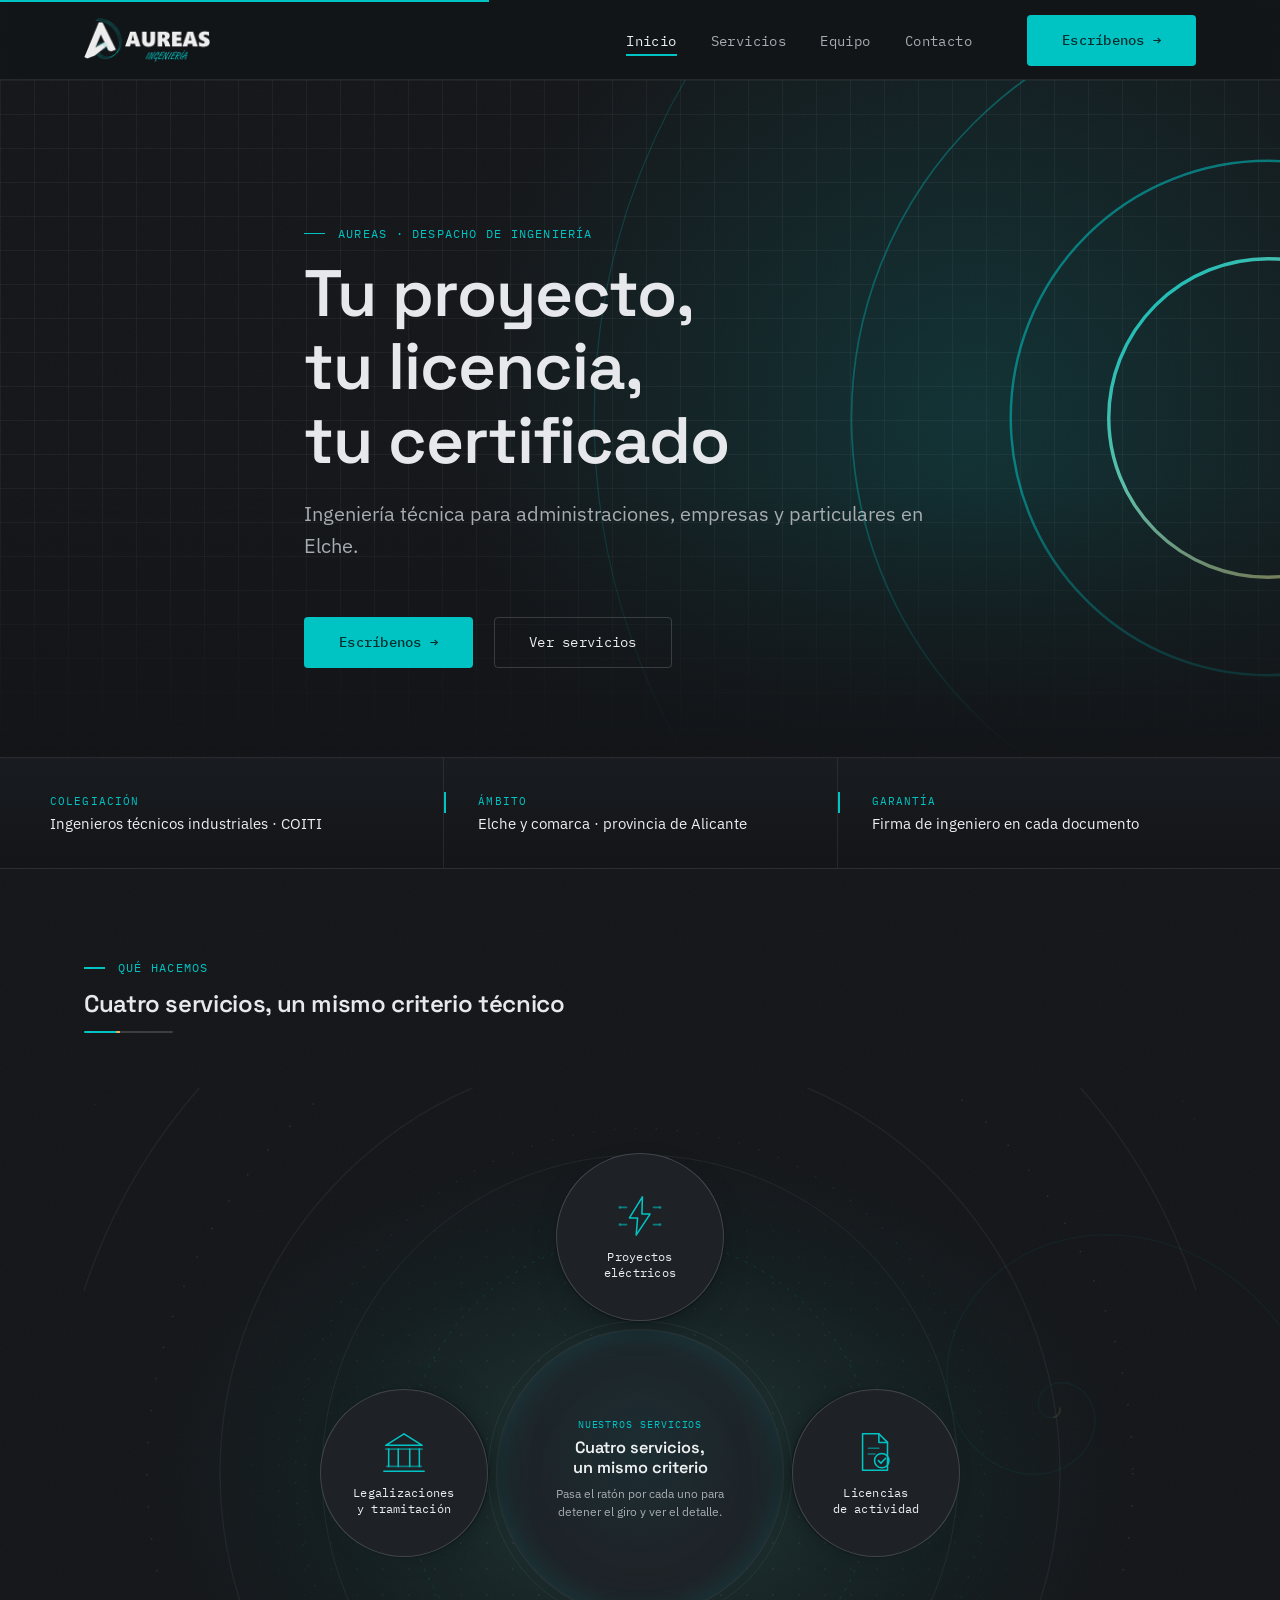
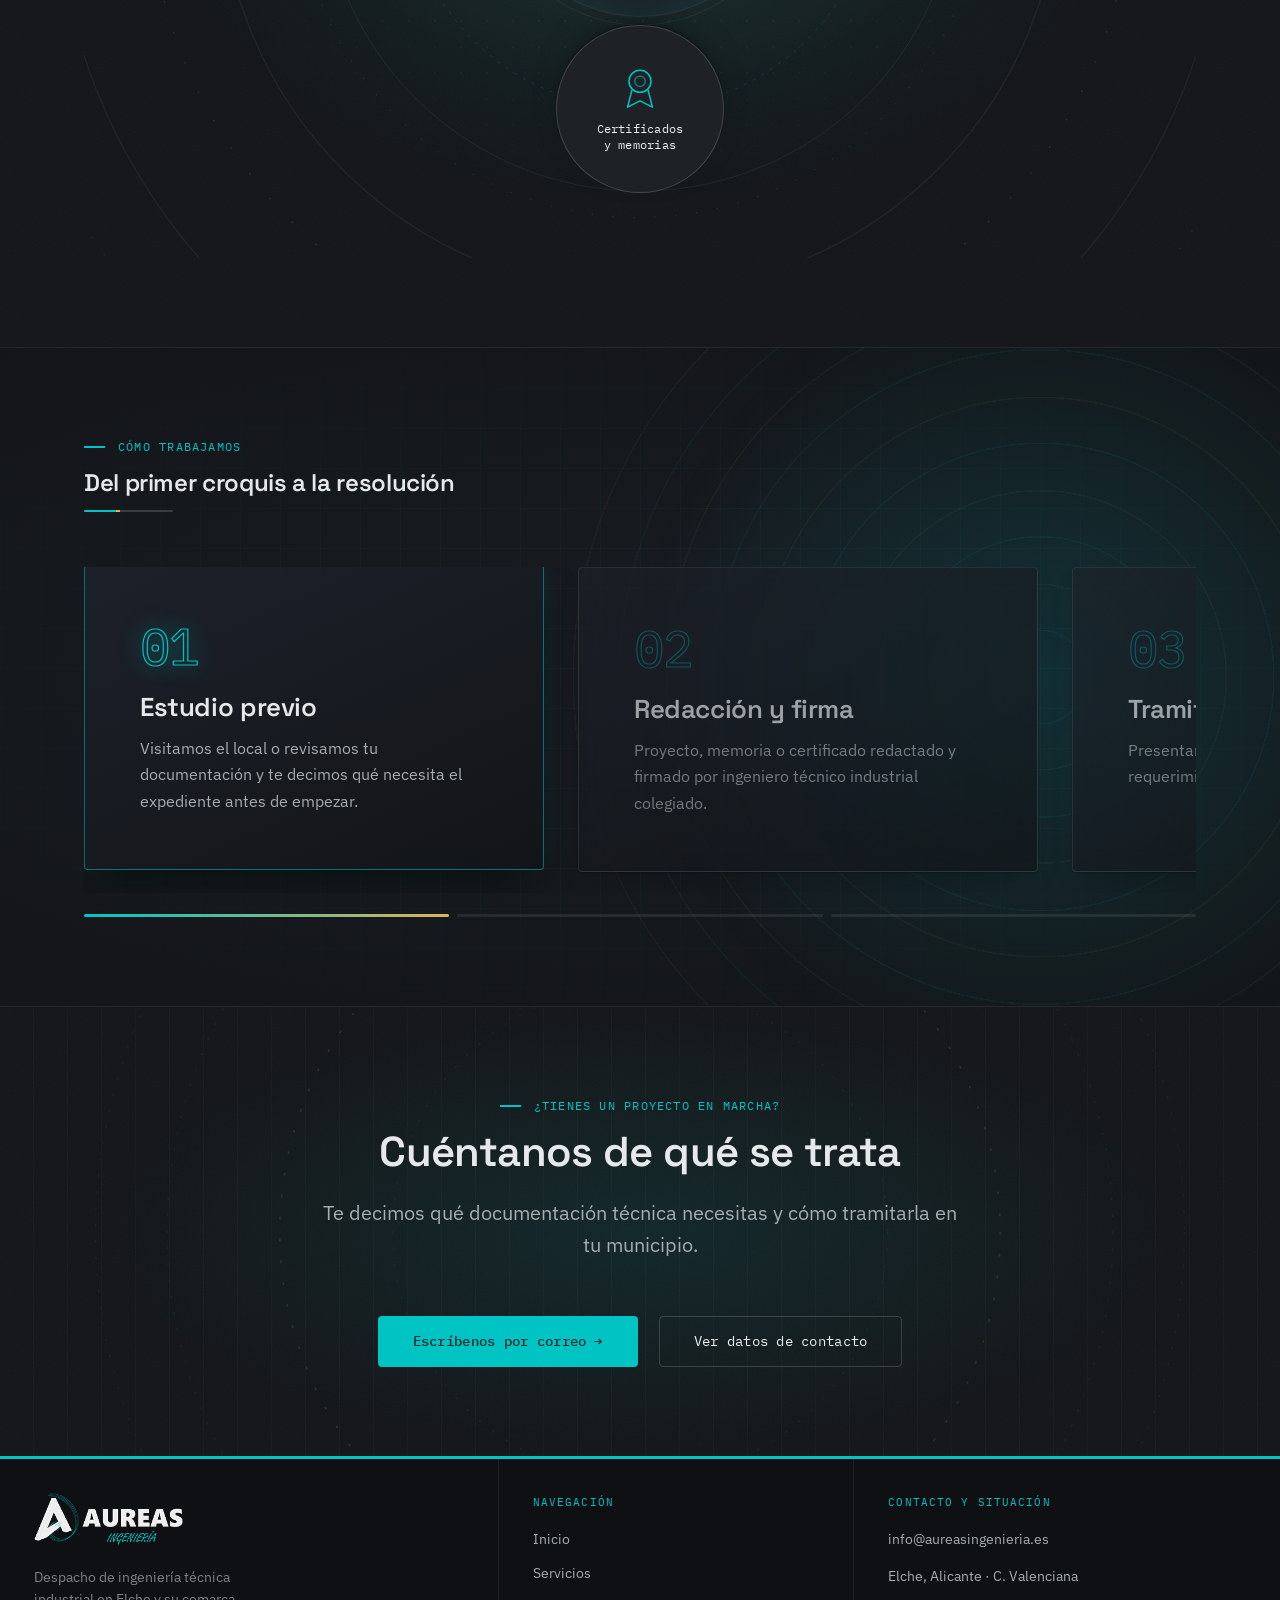
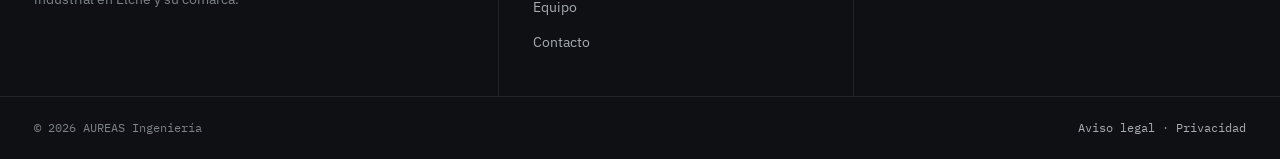
==== index.html @ fb68b857 "Add files via upload" ====
<!doctype html>
<html lang="es">
<head>
<meta charset="UTF-8">
<meta name="viewport" content="width=device-width, initial-scale=1.0, maximum-scale=1.0, user-scalable=no, viewport-fit=cover">
<title>AUREAS Ingeniería — Despacho de ingeniería técnica en Elche</title>
<meta name="description" content="Proyectos eléctricos, licencias de actividad, certificados y tramitación técnica en Elche y su comarca. Trabajamos con administraciones, empresas y particulares.">
<link rel="canonical" href="https://aureasingenieria.es/">
<meta name="color-scheme" content="dark">
<meta name="theme-color" content="#131518">

<link rel="icon" type="image/svg+xml" href="/assets/img/favicon.svg">
<link rel="icon" type="image/png" sizes="32x32" href="/assets/img/favicon-32.png">
<link rel="apple-touch-icon" sizes="180x180" href="/assets/img/apple-touch-icon.png">

<meta property="og:locale" content="es_ES">
<meta property="og:type" content="website">
<meta property="og:site_name" content="AUREAS Ingeniería">
<meta property="og:title" content="AUREAS Ingeniería — Despacho de ingeniería técnica en Elche">
<meta property="og:description" content="Proyectos eléctricos, licencias de actividad, certificados y tramitación técnica en Elche y su comarca.">
<meta property="og:image" content="https://aureasingenieria.es/assets/img/og-image.png">
<meta property="og:url" content="https://aureasingenieria.es/">
<meta name="twitter:card" content="summary_large_image">
<meta name="twitter:title" content="AUREAS Ingeniería — Despacho de ingeniería técnica en Elche">
<meta name="twitter:description" content="Proyectos eléctricos, licencias de actividad, certificados y tramitación técnica en Elche y comarca.">
<meta name="twitter:image" content="https://aureasingenieria.es/assets/img/og-image.png">

<link rel="preconnect" href="https://fonts.googleapis.com">
<link rel="preconnect" href="https://fonts.gstatic.com" crossorigin>
<link rel="stylesheet" href="https://fonts.googleapis.com/css2?family=Space+Grotesk:wght@500;600;700&family=IBM+Plex+Sans:wght@400;500;600&family=IBM+Plex+Mono:wght@400;500&display=swap">
<link rel="preload" as="image" href="/assets/img/logo-aureas-light.png">
<link rel="stylesheet" href="/assets/css/styles.css?v=3.3">
<script type="application/ld+json">
{
  "@context": "https://schema.org",
  "@type": "ProfessionalService",
  "name": "AUREAS Ingeniería",
  "image": "https://aureasingenieria.es/assets/img/og-image.png",
  "description": "Despacho de ingeniería técnica industrial en Elche: proyectos eléctricos de baja tensión, licencias de actividad, certificados y tramitaciones.",
  "url": "https://aureasingenieria.es/",
  "email": "info@aureasingenieria.es",
  "address": {
    "@type": "PostalAddress",
    "addressLocality": "Elche",
    "addressRegion": "Alicante",
    "addressCountry": "ES"
  },
  "areaServed": ["Elche", "Comarca del Baix Vinalopó", "Provincia de Alicante"],
  "priceRange": "€€",
  "openingHours": "Mo-Fr 08:30-18:30"
}
</script>
</head>
<body>
<a class="skip-link" href="#contenido">Saltar al contenido</a>
<header class="site-header">
  <div class="container site-header__inner">
    <a class="brand" href="/" aria-label="AUREAS Ingeniería — inicio">
      <img class="brand__logo-full" src="/assets/img/logo-aureas-light.png" alt="AUREAS Ingeniería" width="86" height="30">
    </a>
    <nav class="nav" aria-label="Navegación principal">
      <ul class="nav__links" id="nav-links">
        <li><a href="/" aria-current="page">Inicio</a></li>
        <li><a href="/servicios/">Servicios</a></li>
        <li><a href="/quienes-somos/">Equipo</a></li>
        <li><a href="/contacto/">Contacto</a></li>
      </ul>
      <a class="btn btn--primary nav__cta" href="mailto:info@aureasingenieria.es">Escríbenos <span class="btn__arrow" aria-hidden="true">→</span></a>
      <button class="nav-toggle" aria-expanded="false" aria-controls="nav-links">Menú</button>
    </nav>
  </div>
</header>

<main id="contenido">

  <section class="hero">
    <svg class="hero__arcs" viewBox="0 0 800 800" aria-hidden="true">
      <defs>
        <linearGradient id="arcGold" x1="0" y1="0" x2="1" y2="1">
          <stop offset="0" stop-color="#00c4c4"/>
          <stop offset=".55" stop-color="#8cc9a8"/>
          <stop offset="1" stop-color="#d9b45b"/>
        </linearGradient>
      </defs>
      <g class="rotor">
      <circle class="arc-gold" cx="560" cy="400" r="130" pathLength="100"/>
      <circle cx="560" cy="400" r="210" pathLength="100"/>
      <circle cx="560" cy="400" r="340" pathLength="100"/>
      <circle cx="560" cy="400" r="550" pathLength="100"/>
      </g>
    </svg>
    <div class="container hero__content">
      <p class="eyebrow">AUREAS · Despacho de ingeniería</p>
      <h1><span class="gild">Tu proyecto, tu licencia,<br>tu certificado</span></h1>
      <p class="lead">Ingeniería técnica para administraciones, empresas y particulares en Elche.</p>
      <div class="hero__actions">
        <a class="btn btn--primary" href="mailto:info@aureasingenieria.es">Escríbenos <span class="btn__arrow" aria-hidden="true">→</span></a>
        <a class="btn btn--ghost" href="/servicios/">Ver servicios</a>
      </div>
    </div>
  </section>

  <div class="cred-strip">
    <div class="container cred-strip__inner">
      <div class="cred-item">
        <span class="cred-item__k">Colegiación</span>
        <span class="cred-item__v">Ingenieros técnicos industriales · COITI</span>
      </div>
      <div class="cred-item">
        <span class="cred-item__k">Ámbito</span>
        <span class="cred-item__v">Elche y comarca · provincia de Alicante</span>
      </div>
      <div class="cred-item">
        <span class="cred-item__k">Garantía</span>
        <span class="cred-item__v">Firma de ingeniero en cada documento</span>
      </div>
    </div>
  </div>

  <section class="section">
    <svg class="bg-spiral" viewBox="0 0 800 800" aria-hidden="true">
      <g class="spin">
        <path class="spiral-eye" d="M406.0,400.0 L406.1,400.4 L406.2,400.9 L406.3,401.3 L406.3,401.8 L406.3,402.3 L406.2,402.8 L406.2,403.3 L406.0,403.8 L405.9,404.3 L405.7,404.8 L405.5,405.3 L405.2,405.8 L404.9,406.2 L404.5,406.7 L404.1,407.2 L403.7,407.6 L403.2,408.0 L402.7,408.4 L402.2,408.7 L401.6,409.1 L401.0,409.4 L400.3,409.6 L399.7,409.8"/>
        <path d="M400.3,409.6 L399.7,409.8 L399.0,410.0 L398.2,410.1 L397.5,410.2 L396.7,410.2 L395.9,410.1 L395.1,410.0 L394.3,409.9 L393.5,409.7 L392.7,409.4 L391.9,409.0 L391.1,408.6 L390.3,408.2 L389.5,407.6 L388.8,407.0 L388.1,406.3 L387.4,405.6 L386.7,404.8 L386.1,404.0 L385.6,403.1 L385.1,402.1 L384.7,401.1 L384.3,400.0 L384.0,398.9 L383.8,397.7 L383.6,396.5 L383.6,395.3 L383.6,394.0 L383.7,392.7 L383.9,391.4 L384.2,390.1 L384.6,388.8 L385.1,387.5 L385.7,386.2 L386.4,384.9 L387.2,383.7 L388.1,382.4 L389.2,381.3 L390.3,380.1 L391.5,379.0 L392.9,378.0 L394.3,377.1 L395.8,376.3 L397.4,375.5 L399.1,374.9 L400.9,374.3 L402.7,373.9 L404.7,373.6 L406.6,373.4 L408.6,373.4 L410.7,373.5 L412.8,373.7 L414.9,374.2 L417.0,374.7 L419.2,375.5 L421.3,376.4 L423.4,377.4 L425.4,378.7 L427.4,380.1 L429.4,381.6 L431.3,383.4 L433.0,385.3 L434.7,387.4 L436.3,389.6 L437.7,392.0 L439.0,394.5 L440.2,397.2 L441.1,400.0 L441.9,402.9 L442.5,406.0 L442.9,409.1 L443.1,412.3 L443.0,415.7 L442.7,419.0 L442.2,422.4 L441.4,425.9 L440.3,429.3 L439.0,432.7 L437.4,436.1 L435.6,439.5 L433.4,442.8 L431.0,446.0 L428.3,449.1 L425.4,452.0 L422.2,454.8 L418.7,457.5 L414.9,459.9 L411.0,462.1 L406.7,464.1 L402.3,465.8 L397.7,467.2 L392.8,468.3 L387.8,469.1 L382.7,469.6 L377.4,469.7 L372.0,469.4 L366.5,468.7 L360.9,467.7 L355.4,466.2 L349.8,464.2 L344.3,461.9 L338.8,459.1 L333.4,455.9 L328.1,452.2 L323.1,448.1 L318.2,443.5 L313.5,438.5 L309.1,433.1 L305.0,427.2 L301.2,421.0 L297.8,414.4 L294.9,407.4 L292.3,400.0 L290.3,392.3 L288.7,384.4 L287.7,376.1 L287.3,367.7 L287.4,359.0 L288.2,350.2 L289.6,341.3 L291.7,332.3 L294.4,323.3 L297.9,314.3 L302.0,305.4 L306.9,296.6 L312.5,288.0 L318.8,279.6 L325.8,271.5 L333.5,263.7 L342.0,256.4 L351.1,249.5 L360.9,243.2 L371.3,237.4 L382.4,232.2 L394.0,227.8 L406.1,224.0 L418.8,221.1 L431.9,219.0 L445.4,217.8 L459.3,217.6 L473.4,218.3 L487.8,220.1 L502.3,222.9 L516.8,226.8 L531.4,231.8 L545.9,237.9 L560.3,245.2 L574.4,253.7 L588.1,263.3 L601.4,274.1 L614.3,286.1 L626.5,299.2 L638.0,313.4 L648.7,328.7 L658.6,345.0 L667.4,362.4 L675.2,380.8 L681.9,400.0"/>
      </g>
    </svg>
    <div class="container">
      <div class="section__head reveal">
        <p class="eyebrow">Qué hacemos</p>
        <h2>Cuatro servicios, un mismo criterio técnico</h2>
      </div>
      <div class="reveal">
        <div class="orbit-stage">
      <svg class="orbit-stage__deco" viewBox="0 0 1000 1000" aria-hidden="true">
        <g class="deco-spin">
          <circle class="deco-dash" cx="500" cy="500" r="470"/>
          <circle cx="500" cy="500" r="418"/>
          <circle class="deco-gold" cx="500" cy="500" r="352"/>
        </g>
        <g class="deco-spin-rev">
          <circle cx="500" cy="500" r="300"/>
          <circle class="deco-dash" cx="500" cy="500" r="246"/>
        </g>
      </svg>
      <div class="orbit" id="orbit">
        <svg class="orbit__field" viewBox="0 0 660 660" aria-hidden="true">
          <circle cx="330" cy="330" r="152"/>
          <circle class="orbit-track" cx="330" cy="330" r="236"/>
          <circle cx="330" cy="330" r="318"/>
        </svg>
        <div class="orbit__core" id="orbit-core" aria-live="polite">
          <span class="orbit__core-ref" data-core-ref>NUESTROS SERVICIOS</span>
          <span class="orbit__core-title" data-core-title>Cuatro servicios,<br>un mismo criterio</span>
          <span class="orbit__core-text" data-core-text>Pasa el ratón por cada uno para detener el giro y ver el detalle.</span>
          <span class="orbit__core-cta" data-core-cta></span>
        </div>
        <div class="orbit__ring">
        <button class="orbit__node" type="button"
                data-num="01" data-title="Proyectos e instalaciones eléctricas" data-text="Cálculo y documentación de instalaciones de baja tensión." data-who="Empresas y particulares"
                data-href="/servicios/proyectos-electricos/" aria-label="Proyectos e instalaciones eléctricas">
          <span class="orbit__node-fix">
            <span class="orbit__node-spin">
              <span class="orbit__node-content">
                <svg viewBox="0 0 48 48" fill="none" stroke="currentColor" stroke-width="1.6" stroke-linecap="round" stroke-linejoin="round" aria-hidden="true">
                  <path d="M26.5 4 13 26h8.5L20 44l14.5-22H26z"/>
                  <path d="M4 15h6M4 33h6M38 15h6M38 33h6" opacity=".55"/>
                  <circle cx="3" cy="15" r="1.4" fill="currentColor" stroke="none" opacity=".55"/>
                  <circle cx="3" cy="33" r="1.4" fill="currentColor" stroke="none" opacity=".55"/>
                  <circle cx="45" cy="15" r="1.4" fill="currentColor" stroke="none" opacity=".55"/>
                  <circle cx="45" cy="33" r="1.4" fill="currentColor" stroke="none" opacity=".55"/>
                </svg>
                <span class="orbit__node-label">Proyectos<br>eléctricos</span>
              </span>
            </span>
          </span>
        </button>
        <button class="orbit__node" type="button"
                data-num="02" data-title="Licencias de actividad" data-text="Documentación para abrir o modificar un local." data-who="Administración y empresas"
                data-href="/servicios/licencias-actividad/" aria-label="Licencias de actividad">
          <span class="orbit__node-fix">
            <span class="orbit__node-spin">
              <span class="orbit__node-content">
                <svg viewBox="0 0 48 48" fill="none" stroke="currentColor" stroke-width="1.6" stroke-linecap="round" stroke-linejoin="round" aria-hidden="true">
                  <path d="M10 5h17l9 9v29H10z"/>
                  <path d="M27 5v9h9"/>
                  <path d="M16 20h11M16 26h7" opacity=".55"/>
                  <circle cx="30" cy="33" r="7.5"/>
                  <path d="m26.5 33 2.6 2.6L34 30.6"/>
                </svg>
                <span class="orbit__node-label">Licencias<br>de actividad</span>
              </span>
            </span>
          </span>
        </button>
        <button class="orbit__node" type="button"
                data-num="03" data-title="Certificados y memorias" data-text="Documentación firmada por ingeniero colegiado." data-who="Todos los clientes"
                data-href="/servicios/certificados/" aria-label="Certificados y memorias">
          <span class="orbit__node-fix">
            <span class="orbit__node-spin">
              <span class="orbit__node-content">
                <svg viewBox="0 0 48 48" fill="none" stroke="currentColor" stroke-width="1.6" stroke-linecap="round" stroke-linejoin="round" aria-hidden="true">
                  <circle cx="24" cy="17" r="11.5"/>
                  <circle cx="24" cy="17" r="5.5" opacity=".55"/>
                  <path d="M15.5 26.5 11 44l13-6.5L37 44l-4.5-17.5"/>
                </svg>
                <span class="orbit__node-label">Certificados<br>y memorias</span>
              </span>
            </span>
          </span>
        </button>
        <button class="orbit__node" type="button"
                data-num="04" data-title="Legalizaciones y tramitación" data-text="Gestión del expediente hasta la resolución." data-who="Administración pública"
                data-href="/servicios/legalizaciones/" aria-label="Legalizaciones y tramitación">
          <span class="orbit__node-fix">
            <span class="orbit__node-spin">
              <span class="orbit__node-content">
                <svg viewBox="0 0 48 48" fill="none" stroke="currentColor" stroke-width="1.6" stroke-linecap="round" stroke-linejoin="round" aria-hidden="true">
                  <path d="M3 44h42"/>
                  <path d="M24 5 5 17h38z"/>
                  <path d="M8 21v18M18 21v18M30 21v18M40 21v18"/>
                  <path d="M5 21h38M6 39h36" opacity=".55"/>
                </svg>
                <span class="orbit__node-label">Legalizaciones<br>y tramitación</span>
              </span>
            </span>
          </span>
        </button>
        </div>
      </div>
      </div>
      </div>
    </div>
  </section>

  <section class="section section--mist">
    <div class="container">
      <div class="section__head reveal">
        <p class="eyebrow">Cómo trabajamos</p>
        <h2>Del primer croquis a la resolución</h2>
      </div>
      <div class="reveal">
        <div class="seq" id="seq">
        <div class="seq__track" id="seq-track">
          <article class="seq__slide is-current" data-seq-slide="0">
            <div class="seq__slide-num">01</div>
            <h3>Estudio previo</h3>
            <p>Visitamos el local o revisamos tu documentación y te decimos qué necesita el expediente antes de empezar.</p>
          </article>
          <article class="seq__slide" data-seq-slide="1">
            <div class="seq__slide-num">02</div>
            <h3>Redacción y firma</h3>
            <p>Proyecto, memoria o certificado redactado y firmado por ingeniero técnico industrial colegiado.</p>
          </article>
          <article class="seq__slide" data-seq-slide="2">
            <div class="seq__slide-num">03</div>
            <h3>Tramitación y seguimiento</h3>
            <p>Presentamos ante el organismo, atendemos los requerimientos y te avisamos en cada hito.</p>
          </article>
        </div>
        <div class="seq__rail" aria-hidden="true">
          <button class="seq__dot is-current" data-seq-dot="0" aria-label="Ir al paso 1"></button>
          <button class="seq__dot" data-seq-dot="1" aria-label="Ir al paso 2"></button>
          <button class="seq__dot" data-seq-dot="2" aria-label="Ir al paso 3"></button>
        </div>
        </div>
      </div>
    </div>
  </section>

  <section class="section cta-final">
    <svg class="cta-final__arcs" viewBox="0 0 800 800" aria-hidden="true">
      <g class="spin-slow">
        <circle cx="400" cy="400" r="180"/>
        <circle class="gold-ring" cx="400" cy="400" r="262"/>
        <circle cx="400" cy="400" r="344"/>
        <circle cx="400" cy="400" r="396"/>
      </g>
    </svg>
    <div class="container" style="text-align:center">
      <div class="reveal">
        <p class="eyebrow" style="justify-content:center">¿Tienes un proyecto en marcha?</p>
        <h2 style="margin-top:var(--sp-2);font-size:var(--text-h2)">Cuéntanos de qué se trata</h2>
        <p class="lead" style="margin-inline:auto;margin-top:var(--sp-3)">Te decimos qué documentación técnica necesitas y cómo tramitarla en tu municipio.</p>
        <div style="margin-top:var(--sp-5);display:flex;gap:var(--sp-3);justify-content:center;flex-wrap:wrap">
          <a class="btn btn--primary" href="mailto:info@aureasingenieria.es">Escríbenos por correo <span class="btn__arrow" aria-hidden="true">→</span></a>
          <a class="btn btn--ghost" href="/contacto/">Ver datos de contacto</a>
        </div>
      </div>
    </div>
  </section>

</main>

<footer class="cajetin-footer">
  <div class="cajetin-footer__top">
    <div class="cajetin-cell cajetin-footer__brand">
      <img class="footer-logo" src="/assets/img/logo-aureas-light.png" alt="AUREAS Ingeniería" loading="lazy" decoding="async">
      <p>Despacho de ingeniería técnica industrial en Elche y su comarca.</p>
    </div>
    <div class="cajetin-cell">
      <div class="cajetin-cell__label">Navegación</div>
      <ul>
        <li><a href="/">Inicio</a></li>
        <li><a href="/servicios/">Servicios</a></li>
        <li><a href="/quienes-somos/">Equipo</a></li>
        <li><a href="/contacto/">Contacto</a></li>
      </ul>
    </div>
    <div class="cajetin-cell">
      <div class="cajetin-cell__label">Contacto y Situación</div>
      <ul>
        <li><a href="mailto:info@aureasingenieria.es">info@aureasingenieria.es</a></li>
      </ul>
      <p style="margin-top:var(--sp-2)">Elche, Alicante · C. Valenciana</p>
    </div>
  </div>
  <div class="cajetin-footer__bottom">
    <span>© <span data-year></span> AUREAS Ingeniería</span>
    <span><a href="/aviso-legal/">Aviso legal</a> · <a href="/privacidad/">Privacidad</a></span>
  </div>
</footer>
<script src="/assets/js/main.js?v=3.3"></script>
</body>
</html>
---- assets/css/styles.css ----
/* =========================================================
   AUREAS INGENIERÍA — sistema de diseño v4 · tema oscuro
   Espaciado: Fibonacci · Tipografía: escala áurea
   Oro (aureus) reservado a tres momentos: el brillo del
   titular, el anillo interior de la bobina y la selección.
   ========================================================= */

@import url('https://fonts.googleapis.com/css2?family=Space+Grotesk:wght@500;600;700&family=IBM+Plex+Sans:wght@400;500;600&family=IBM+Plex+Mono:wght@400;500&display=swap');

:root {
  color-scheme: dark;

  --bg: #131518;
  --bg-soft: #191c20;
  --panel: #1e2227;
  --panel-hover: #22262c;
  --line: rgba(255,255,255,.08);
  --line-strong: rgba(255,255,255,.16);

  --text: #edeff1;
  --text-soft: #a7acb1;
  --text-muted: #7d8288;

  --turquoise: #00c4c4;
  --turquoise-soft: #00b8b8;
  --turquoise-dim: rgba(0,196,196,.10);
  --gold: #d9b45b;
  --gold-soft: rgba(217,180,91,.14);

  --font-display: 'Space Grotesk', system-ui, sans-serif;
  --font-body: 'IBM Plex Sans', system-ui, sans-serif;
  --font-mono: 'IBM Plex Mono', ui-monospace, monospace;

  --text-sm: .9rem;
  --text-base: 1rem;
  --text-lead: clamp(1.08rem, 1rem + .35vw, 1.22rem);
  --text-h3: clamp(1.28rem, 1.1rem + .8vw, 1.618rem);
  --text-h2: clamp(1.65rem, 1.25rem + 1.7vw, 2.618rem);
  --text-h1: clamp(2.35rem, 1.55rem + 3.4vw, 4.1rem);

  --sp-1: 8px; --sp-2: 13px; --sp-3: 21px; --sp-4: 34px;
  --sp-5: 55px; --sp-6: 89px; --sp-7: 144px;

  --radius: 4px;
  --content-w: 1180px;
  --shadow-soft: 0 1px 2px rgba(0,0,0,.4), 0 12px 32px -14px rgba(0,0,0,.5);
  --ease: cubic-bezier(.4,0,.2,1);
}


/* — barra de progreso de lectura: completa el corte áureo del header — */
.scroll-progress{
  position:fixed;top:0;left:0;height:2px;width:0;z-index:60;
  background:linear-gradient(90deg,var(--turquoise),var(--gold));
  pointer-events:none;
}

/* — scrollbar a juego — */
html{scrollbar-color:#2a2f35 var(--bg);scrollbar-width:thin;scroll-padding-top:89px}
::-webkit-scrollbar{width:12px}
::-webkit-scrollbar-track{background:var(--bg)}
::-webkit-scrollbar-thumb{background:#2a2f35;border:3px solid var(--bg);border-radius:8px}
::-webkit-scrollbar-thumb:hover{background:var(--turquoise-soft)}

*,*::before,*::after{box-sizing:border-box}
html{
  scroll-behavior:smooth;
  overflow-x:hidden;
  max-width:100%;
  width:100%;
}
body{
  margin:0;
  overflow-x:hidden;
  max-width:100%;
  width:100%;
  position:relative;
  touch-action:pan-y;
  font-family:var(--font-body);
  font-size:var(--text-base);
  line-height:1.65;
  color:var(--text);
  /* grano sutil sobre el fondo para matar la plancha plana */
  background-color:var(--bg);
  background-image:url("data:image/svg+xml,%3Csvg xmlns='http://www.w3.org/2000/svg' width='140' height='140'%3E%3Cfilter id='n'%3E%3CfeTurbulence type='fractalNoise' baseFrequency='.9' numOctaves='2' stitchTiles='stitch'/%3E%3C/filter%3E%3Crect width='100%25' height='100%25' filter='url(%23n)' opacity='.028'/%3E%3C/svg%3E");
  -webkit-font-smoothing:antialiased;
  text-rendering:optimizeLegibility;
}
img{max-width:100%;display:block}
a{color:inherit;text-decoration:none}
h1,h2,h3,h4{
  font-family:var(--font-display);
  font-weight:600;line-height:1.12;margin:0;
  letter-spacing:-.015em;text-wrap:balance;
}
p{margin:0 0 var(--sp-3)}
ul{margin:0;padding:0;list-style:none}
::selection{background:var(--gold-soft);color:var(--text)}

@media (prefers-reduced-motion:reduce){
  html{scroll-behavior:auto}
  *,*::before,*::after{
    animation-duration:.001ms!important;
    animation-iteration-count:1!important;
    transition-duration:.001ms!important;
  }
}
:focus-visible{outline:2.5px solid var(--turquoise);outline-offset:3px;border-radius:2px}

.skip-link{
  position:absolute;left:-9999px;top:0;z-index:100;
  background:var(--turquoise);color:#04302f;
  font-family:var(--font-mono);font-size:.85rem;
  padding:var(--sp-2) var(--sp-3);
}
.skip-link:focus{left:var(--sp-2);top:var(--sp-2)}

.container{max-width:var(--content-w);margin-inline:auto;padding-inline:var(--sp-4)}

.eyebrow{
  display:flex;align-items:center;gap:var(--sp-2);
  font-family:var(--font-mono);font-size:.76rem;
  letter-spacing:.1em;text-transform:uppercase;
  color:var(--turquoise);
  margin-bottom:var(--sp-2);
}
.eyebrow::before{content:'';display:inline-block;width:21px;height:1.5px;background:var(--turquoise)}
.lead{font-size:var(--text-lead);color:var(--text-soft);max-width:54ch}

/* ============ HEADER ============ */
.site-header{
  position:sticky;top:0;z-index:50;
  background:rgba(19,21,24,.82);
  backdrop-filter:saturate(140%) blur(12px);
  border-bottom:1px solid var(--line);
}
.site-header::before{
  content:'';display:block;height:2px;
  background:linear-gradient(90deg,var(--turquoise) 0%,var(--turquoise) 38.2%,transparent 38.2%);
}
.site-header__inner{
  display:flex;align-items:center;justify-content:space-between;
  gap:var(--sp-4);padding-block:var(--sp-2);
}
.brand{display:flex;align-items:center}
.brand img{height:44px;width:auto}
.brand__logo-full{height:44px}
.brand:hover img{opacity:.85}
@media (max-width:760px){.brand img,.brand__logo-full{height:36px}}

.nav{display:flex;align-items:center;gap:var(--sp-5)}
.nav__links{display:flex;gap:var(--sp-4)}
.nav__links a{
  position:relative;
  font-family:var(--font-mono);font-size:.85rem;letter-spacing:.03em;
  color:var(--text-soft);padding-block:var(--sp-1);
  transition:color .18s var(--ease);
}
.nav__links a::after{
  content:'';position:absolute;left:0;right:100%;bottom:2px;height:2px;
  background:var(--turquoise);transition:right .22s var(--ease);
}
.nav__links a:hover{color:var(--text)}
.nav__links a:hover::after,
.nav__links a[aria-current="page"]::after{right:0}
.nav__links a[aria-current="page"]{color:var(--text)}

.nav-toggle{
  display:none;background:none;
  border:1.5px solid var(--line-strong);border-radius:var(--radius);
  padding:var(--sp-1) var(--sp-2);
  font-family:var(--font-mono);font-size:.82rem;color:var(--text);
  cursor:pointer;
}
@media (max-width:760px){
  .nav__links{
    position:absolute;inset:100% 0 auto 0;background:var(--bg-soft);
    border-bottom:1px solid var(--line-strong);
    flex-direction:column;gap:0;padding:var(--sp-2) var(--sp-4) var(--sp-3);
    display:none;box-shadow:var(--shadow-soft);
    z-index:100;
  }
  .nav__links.is-open{display:flex}
  .nav__links a{
    padding-block:14px;
    border-bottom:1px solid var(--line);
    width:100%;
    font-size:.92rem;
    display:flex;
    align-items:center;
  }
  .nav__links li:last-child a{border-bottom:none}
  .nav__links a::after{display:none}
  .nav__cta{display:none}
  .nav-toggle{
    display:inline-flex;
    align-items:center;
    justify-content:center;
    min-height:38px;
    padding:var(--sp-1) var(--sp-3);
    -webkit-tap-highlight-color:transparent;
  }
}

/* ============ BOTONES ============ */
.btn{
  display:inline-flex;align-items:center;gap:var(--sp-1);
  font-family:var(--font-mono);font-size:.86rem;letter-spacing:.02em;
  padding:var(--sp-2) var(--sp-4);
  border-radius:var(--radius);border:1.5px solid transparent;
  cursor:pointer;
  transition:transform .18s var(--ease),background .18s var(--ease),
             border-color .18s var(--ease),color .18s var(--ease),
             box-shadow .18s var(--ease);
}
.btn__arrow{display:inline-block;transition:transform .18s var(--ease)}
.btn:hover .btn__arrow{transform:translateX(3px)}
.btn--primary{background:var(--turquoise);color:#052e2d;font-weight:500}
.btn--primary:hover{background:#00dede;transform:translateY(-1px);box-shadow:0 6px 20px -8px rgba(0,196,196,.5)}
.btn--primary:active{transform:translateY(0)}
.btn--ghost{border-color:var(--line-strong);color:var(--text)}
.btn--ghost:hover{border-color:var(--turquoise);color:var(--turquoise)}

/* ============ HERO ============ */
.hero{
  position:relative;overflow:hidden;
  clip-path:inset(0);
  -webkit-clip-path:inset(0);
  padding-block:var(--sp-7) var(--sp-6);
  border-bottom:1px solid var(--line);
  background-image:
    linear-gradient(rgba(255,255,255,.045) 1px,transparent 1px),
    linear-gradient(90deg,rgba(255,255,255,.045) 1px,transparent 1px);
  background-size:34px 34px;
  animation:grid-drift 90s linear infinite;
}
@keyframes grid-drift{from{background-position:0 0}to{background-position:34px 34px}}
.hero::before{
  content:'';position:absolute;inset:0;pointer-events:none;
  background:radial-gradient(circle at 76% 50%,rgba(0,196,196,.16),transparent 50%);
  animation:glow-breathe 9s ease-in-out infinite;
}
@keyframes glow-breathe{0%,100%{opacity:.45}50%{opacity:1}}
.hero::after{
  content:'';position:absolute;inset:0;pointer-events:none;
  background:linear-gradient(180deg,transparent 60%,var(--bg) 100%);
}
@media (prefers-reduced-motion:reduce){
  .hero{animation:none}
  .hero::before{animation:none;opacity:.6}
}

.hero__arcs{
  position:absolute;top:50%;right:-22%;
  transform:translate3d(var(--mx,0px),calc(-50% + var(--plx,0px) + var(--my,0px)),0);
  width:min(78vw,980px);height:auto;
  pointer-events:none;will-change:transform;
  transition:transform .5s cubic-bezier(.22,1,.36,1);
}
.hero__arcs .rotor{
  transform-origin:560px 400px;transform-box:view-box;
  animation:rotor-spin 110s linear infinite;
}
@keyframes rotor-spin{to{transform:rotate(360deg)}}
.hero__arcs circle{
  fill:none;stroke:var(--turquoise);stroke-linecap:round;
  stroke-dasharray:93 7;stroke-dashoffset:100;
  animation:draw-arc 2s var(--ease) forwards;
}
/* el anillo interior se hace oro: la energía convergiendo */
.hero__arcs .arc-gold{stroke:url(#arcGold)}
.hero__arcs circle:nth-child(1){stroke-width:2.8;opacity:.95;animation-delay:.15s}
.hero__arcs circle:nth-child(2){stroke-width:2;opacity:.55;animation-delay:.4s}
.hero__arcs circle:nth-child(3){stroke-width:1.4;opacity:.35;animation-delay:.65s}
.hero__arcs circle:nth-child(4){stroke-width:1;opacity:.2;animation-delay:.9s}
@keyframes draw-arc{to{stroke-dashoffset:0}}
@media (prefers-reduced-motion:reduce){
  .hero__arcs circle{animation:none;stroke-dashoffset:0}
  .hero__arcs .rotor{animation:none}
}
@media (max-width:760px){
  .hero{padding-block:var(--sp-6) var(--sp-5)}
  .hero__arcs{
    right:-10%;
    width:min(65vw,260px);
    opacity:.4;
    will-change:auto;
  }
}

.hero__content{position:relative;z-index:1;max-width:740px}
.hero h1{font-size:var(--text-h1)}

/* — el dorado: un reflejo metálico áureo recorre todos los titulares principales y nombres — */
.gild{
  background: linear-gradient(105deg,
    #e6e8eb 0%, #e6e8eb 36%,
    #fcedb8 45%, #d9b45b 50%, #fcedb8 55%,
    #e6e8eb 64%, #e6e8eb 100%);
  background-size: 280% 100%;
  background-position: 100% 0;
  -webkit-background-clip: text;
  background-clip: text;
  color: transparent;
  display: inline;
  animation: gild-sweep 8.5s var(--ease) infinite;
}

.section__head h2,
.team-card__name,
.team-card h3,
.seq__slide h3,
.process-step h3,
.service-card h3,
.plano-frame h2,
.cta-final h2,
.contact-card h2 {
  background: linear-gradient(105deg,
    #e6e8eb 0%, #e6e8eb 36%,
    #fcedb8 45%, #d9b45b 50%, #fcedb8 55%,
    #e6e8eb 64%, #e6e8eb 100%);
  background-size: 280% 100%;
  background-position: 100% 0;
  -webkit-background-clip: text;
  background-clip: text;
  color: transparent;
  display: block;
  width: 100%;
  animation: gild-sweep 8.5s var(--ease) infinite;
}
@keyframes gild-sweep{
  0%{background-position:110% 0}
  32%{background-position:-10% 0}
  100%{background-position:-10% 0}
}
@media (prefers-reduced-motion:reduce){
  .gild,
  .section__head h2,
  .team-card__name,
  .team-card h3,
  .seq__slide h3,
  .process-step h3,
  .service-card h3,
  .plano-frame h2,
  .cta-final h2,
  .contact-card h2 {
    animation:none;background:none;color:var(--text);
  }
}

/* Desfase de destello escalonado en tarjetas para cadencia visual orgánica */
.team-card:nth-child(1) .team-card__name, .team-card:nth-child(1) h3 { animation-delay: 0s; }
.team-card:nth-child(2) .team-card__name, .team-card:nth-child(2) h3 { animation-delay: 1.2s; }
.team-card:nth-child(3) .team-card__name, .team-card:nth-child(3) h3 { animation-delay: 2.4s; }

.seq__slide:nth-child(1) h3, .process-step:nth-child(1) h3 { animation-delay: 0s; }
.seq__slide:nth-child(2) h3, .process-step:nth-child(2) h3 { animation-delay: 1.4s; }
.seq__slide:nth-child(3) h3, .process-step:nth-child(3) h3 { animation-delay: 2.8s; }

.services-grid .service-card:nth-child(1) h3 { animation-delay: 0s; }
.services-grid .service-card:nth-child(2) h3 { animation-delay: 1.1s; }
.services-grid .service-card:nth-child(3) h3 { animation-delay: 2.2s; }
.services-grid .service-card:nth-child(4) h3 { animation-delay: 3.3s; }

.hero .lead{margin-top:var(--sp-3);margin-bottom:var(--sp-5)}
.hero__actions{display:flex;gap:var(--sp-3);flex-wrap:wrap}

/* — banda de credenciales — */
.cred-strip{
  border-bottom:1px solid var(--line);
  background:linear-gradient(180deg,var(--bg-soft),var(--bg));
}
.cred-strip__inner{
  display:grid;grid-template-columns:repeat(3,1fr);
  padding:0;
}
.cred-item{
  display:flex;flex-direction:column;gap:2px;
  padding:var(--sp-4) var(--sp-4) var(--sp-4) 0;
  border-left:1px solid var(--line);
  padding-left:var(--sp-4);
  position:relative;
}
.cred-item:first-child{border-left:none;padding-left:0}
.cred-item::before{
  content:'';position:absolute;top:var(--sp-4);left:0;
  width:2px;height:21px;background:var(--turquoise);
}
.cred-item:first-child::before{display:none}
.cred-item__k{
  font-family:var(--font-mono);font-size:.7rem;letter-spacing:.1em;
  text-transform:uppercase;color:var(--turquoise);
}
.cred-item__v{font-size:.95rem;color:var(--text);line-height:1.4}
@media (max-width:760px){
  .cred-strip__inner{grid-template-columns:1fr}
  .cred-item{border-left:none;padding-left:0;border-top:1px solid var(--line);padding-block:var(--sp-3)}
  .cred-item:first-child{border-top:none}
  .cred-item::before{display:none}
}

/* ============ SECCIONES ============ */
.section{
  position:relative;
  padding-block:var(--sp-6);
  overflow:hidden;
  clip-path:inset(0);
  -webkit-clip-path:inset(0);
}
.section--mist{
  position:relative;
  overflow:hidden;
  clip-path:inset(0);
  -webkit-clip-path:inset(0);
  background:radial-gradient(ellipse 85% 65% at 50% 50%, #181c22 0%, var(--bg) 100%);
  border-block:1px solid var(--line);
}
.section--mist::before{
  content:'';position:absolute;inset:0;pointer-events:none;
  background-image:
    linear-gradient(rgba(0,196,196,.045) 1px, transparent 1px),
    linear-gradient(90deg, rgba(0,196,196,.045) 1px, transparent 1px);
  background-size:40px 40px;
  -webkit-mask-image:radial-gradient(ellipse 80% 70% at 50% 50%, #000 35%, transparent 88%);
  mask-image:radial-gradient(ellipse 80% 70% at 50% 50%, #000 35%, transparent 88%);
  animation:mesh-pulse 14s ease-in-out infinite alternate;
}
@keyframes mesh-pulse{
  0%{opacity:.45;transform:scale(1)}
  100%{opacity:.95;transform:scale(1.02)}
}
.section--mist::after{
  content:'';position:absolute;top:50%;right:-240px;
  width:960px;height:960px;border-radius:50%;
  transform:translateY(-50%);
  background:
    radial-gradient(circle at center, rgba(0,196,196,.14) 0%, transparent 60%),
    repeating-radial-gradient(circle at center, transparent 0 46px, rgba(0,196,196,.06) 46px 47.5px, transparent 47.5px 92px, rgba(217,180,91,.045) 92px 93.5px);
  pointer-events:none;
  animation:rings-breathe 14s ease-in-out infinite;
}
@keyframes rings-breathe{
  0%,100%{opacity:.5;transform:translateY(-50%) scale(1)}
  50%{opacity:1;transform:translateY(-50%) scale(1.03)}
}
.section--mist .container{position:relative;z-index:1}
@media (prefers-reduced-motion:reduce){
  .section--mist::before{animation:none}
  .section--mist::after{animation:none;opacity:.6}
}
@media (max-width:760px){
  .section--mist::after{
    right:-40px;
    width:min(75vw,300px);
    height:min(75vw,300px);
    opacity:.3;
  }
}

.section--spiral{
  position:relative;
  overflow:hidden;
  clip-path:inset(0);
  -webkit-clip-path:inset(0);
  background:
    radial-gradient(ellipse 70% 60% at 18% 50%, rgba(0,196,196,.09) 0%, transparent 65%),
    radial-gradient(ellipse 65% 55% at 82% 50%, rgba(217,180,91,.07) 0%, transparent 65%),
    var(--bg);
}
.section--spiral::before{
  content:'';position:absolute;inset:0;pointer-events:none;
  background-image:
    radial-gradient(rgba(0,196,196,.07) 1.2px, transparent 1.2px),
    radial-gradient(rgba(217,180,91,.05) 1.2px, transparent 1.2px);
  background-size:36px 36px, 72px 72px;
  background-position:0 0, 18px 18px;
  -webkit-mask-image:radial-gradient(ellipse 85% 75% at 50% 50%, #000 40%, transparent 92%);
  mask-image:radial-gradient(ellipse 85% 75% at 50% 50%, #000 40%, transparent 92%);
  animation:mesh-pulse 16s ease-in-out infinite alternate;
}
.section--spiral::after{
  content:'';position:absolute;top:50%;left:-200px;
  width:880px;height:880px;border-radius:50%;
  transform:translateY(-50%);
  background:
    radial-gradient(circle at center, rgba(217,180,91,.09) 0%, transparent 64%),
    repeating-radial-gradient(circle at center, transparent 0 52px, rgba(255,255,255,.03) 52px 53px, transparent 53px 104px, rgba(0,196,196,.04) 104px 105px);
  pointer-events:none;
  animation:rings-breathe 18s ease-in-out infinite reverse;
}
.section--spiral .container{position:relative;z-index:1}

.section--contact{
  position:relative;
  overflow:hidden;
  clip-path:inset(0);
  -webkit-clip-path:inset(0);
  background:
    radial-gradient(ellipse 65% 55% at 28% 45%, rgba(0,196,196,.10) 0%, transparent 68%),
    radial-gradient(ellipse 60% 50% at 75% 55%, rgba(217,180,91,.08) 0%, transparent 68%),
    var(--bg);
}
.section--contact::before{
  content:'';position:absolute;inset:0;pointer-events:none;
  background-image:
    linear-gradient(rgba(0,196,196,.04) 1px, transparent 1px),
    linear-gradient(90deg, rgba(0,196,196,.04) 1px, transparent 1px);
  background-size:46px 46px;
  -webkit-mask-image:radial-gradient(ellipse 80% 75% at 50% 50%, #000 35%, transparent 88%);
  mask-image:radial-gradient(ellipse 80% 75% at 50% 50%, #000 35%, transparent 88%);
  animation:mesh-pulse 16s ease-in-out infinite alternate;
}
.section--contact::after{
  content:'';position:absolute;top:50%;left:50%;
  width:min(125vw, 1050px);height:min(125vw, 1050px);
  transform:translate(-50%,-50%);
  border-radius:50%;
  background:
    radial-gradient(circle at center, transparent 35%, rgba(0,196,196,.06) 50%, transparent 68%),
    repeating-radial-gradient(circle at center, transparent 0 60px, rgba(0,196,196,.04) 60px 61.5px, transparent 61.5px 120px, rgba(217,180,91,.035) 120px 121.5px);
  pointer-events:none;
  animation:orbit-spin 140s linear infinite;
}
.section--contact .container{position:relative;z-index:1}

.section__head{max-width:640px;margin-bottom:var(--sp-5)}
.section__head h2{margin-top:var(--sp-2)}
.section__head h2::after{
  content:'';display:block;width:89px;height:2px;
  margin-top:var(--sp-2);border-radius:1px;
  background:linear-gradient(90deg,
    var(--turquoise) 0 32px,
    var(--gold) 32px 36px,
    var(--line-strong) 36px 100%);
}
.section__head[style*="text-align:center"] h2::after,
.section__head[style*="text-align: center"] h2::after,
.section__head.is-centered h2::after{
  margin-inline:auto;
}

/* — espiral áurea de fondo, integrada, rotando imperceptible — */
.bg-spiral{
  position:absolute;top:50%;right:-12%;
  width:min(62vw,760px);height:auto;
  transform:translateY(-50%);
  pointer-events:none;opacity:.5;
}
.bg-spiral .spin{
  transform-origin:400px 400px;transform-box:view-box;
  animation:spiral-spin 240s linear infinite;
}
@keyframes spiral-spin{to{transform:rotate(-360deg)}}
.bg-spiral path{
  fill:none;stroke:rgba(0,196,196,.12);stroke-width:1.4;
  stroke-linecap:round;
}
.bg-spiral .spiral-eye{stroke:rgba(217,180,91,.28);stroke-width:1.8}
.section > .container{position:relative;z-index:1}
@media (prefers-reduced-motion:reduce){.bg-spiral .spin{animation:none}}
@media (max-width:760px){
  .bg-spiral{
    right:-10%;
    width:min(50vw,220px);
    opacity:.25;
  }
}

/* — panel con marcas de esquina — */
.plano-frame{
  position:relative;
  border:1px solid var(--line-strong);
  border-top:1px solid rgba(255,255,255,0.12);
  border-radius:var(--radius);
  padding:var(--sp-5);
  background:linear-gradient(150deg, rgba(30,34,40,0.9) 0%, rgba(19,21,24,0.96) 100%);
  backdrop-filter:blur(10px);
  -webkit-backdrop-filter:blur(10px);
  box-shadow:var(--shadow-soft), inset 0 1px 0 rgba(255,255,255,0.05);
  transition:border-color .25s var(--ease), box-shadow .25s var(--ease);
}
.plano-frame:hover{
  border-color:rgba(0,196,196,0.4);
  box-shadow:var(--shadow-soft), 0 0 32px -10px rgba(0,196,196,0.18);
}
.plano-frame__mark{position:absolute;width:15px;height:15px;color:var(--turquoise);opacity:.85}
.plano-frame__mark svg{width:100%;height:100%}
.plano-frame__mark--tl{top:-7.5px;left:-7.5px}
.plano-frame__mark--tr{top:-7.5px;right:-7.5px}
.plano-frame__mark--bl{bottom:-7.5px;left:-7.5px}
.plano-frame__mark--br{bottom:-7.5px;right:-7.5px}
@media (max-width:600px){.plano-frame{padding:var(--sp-4)}}

/* ============ SERVICIOS ============ */
.services-grid{
  display:grid;grid-template-columns:repeat(2,1fr);
  gap:1px;background:var(--line);
  border:1px solid var(--line);border-radius:var(--radius);
  overflow:hidden;
}
.service-card{
  position:relative;
  background:var(--panel);padding:var(--sp-5);
  display:flex;flex-direction:column;gap:var(--sp-2);
  transition:background .2s var(--ease);
}
.service-card::before{
  content:'';position:absolute;top:0;left:0;right:0;height:2.5px;
  background:linear-gradient(90deg,var(--turquoise),rgba(217,180,91,.75));
  transform:scaleX(0);transform-origin:left;
  transition:transform .28s var(--ease);
}
.service-card>*{position:relative;z-index:1}
.service-card::after{
  content:attr(data-letter);
  position:absolute;right:13px;bottom:-8px;z-index:0;
  font-family:var(--font-display);font-weight:700;
  font-size:6rem;line-height:1;
  color:rgba(255,255,255,.035);
  pointer-events:none;
  transition:color .3s var(--ease),transform .3s var(--ease);
}
.service-card:hover::after{color:rgba(0,196,196,.08);transform:translateY(-3px)}
.service-card:hover{background:var(--panel-hover)}
.service-card:hover::before{transform:scaleX(1)}
.service-card__ref{font-family:var(--font-mono);font-size:.76rem;color:var(--turquoise);letter-spacing:.05em}
.service-card h3{font-size:var(--text-h3)}
.service-card p{color:var(--text-soft);margin-bottom:0}
.service-card__for{
  margin-top:auto;padding-top:var(--sp-3);
  font-family:var(--font-mono);font-size:.76rem;
  color:var(--text-muted);border-top:1px solid var(--line);
}
@media (max-width:760px){
  .services-grid{grid-template-columns:1fr}
  .service-card{padding:var(--sp-4)}
}

/* ============ PROCESO ============ */
.process{display:grid;grid-template-columns:repeat(3,1fr);gap:var(--sp-4);counter-reset:paso}
.process-step{position:relative;padding-top:var(--sp-4);border-top:2px solid var(--line-strong);counter-increment:paso}
.process-step::before{
  content:'0' counter(paso);
  position:absolute;top:calc(-1 * var(--sp-2) - 6px);left:0;
  background:var(--bg-soft);padding-right:var(--sp-2);
  font-family:var(--font-mono);font-size:.8rem;
  color:var(--turquoise);letter-spacing:.06em;
}
.section:not(.section--mist) .process-step::before{background:var(--bg)}
.process-step h3{font-size:1.12rem;margin-bottom:var(--sp-1)}
.process-step p{color:var(--text-soft);font-size:var(--text-sm);margin-bottom:0}
@media (max-width:760px){.process{grid-template-columns:1fr;gap:var(--sp-5)}}

/* ============ EQUIPO ============ */
.team-grid{display:grid;grid-template-columns:repeat(3,1fr);gap:var(--sp-4)}
.team-card{
  display:flex;flex-direction:column;
  padding:var(--sp-5) var(--sp-4);
  background:linear-gradient(155deg, rgba(30,34,40,0.92) 0%, rgba(19,21,24,0.96) 100%);
  backdrop-filter:blur(8px);
  -webkit-backdrop-filter:blur(8px);
  border:1px solid var(--line-strong);
  border-top:1px solid rgba(255,255,255,0.12);
  border-radius:var(--radius);
  box-shadow:var(--shadow-soft);
  transition:border-color .22s var(--ease),box-shadow .22s var(--ease),transform .22s var(--ease);
  position:relative;
}
.team-card:hover{
  border-color:var(--turquoise);
  box-shadow:0 12px 32px -10px rgba(0,0,0,0.8), 0 0 28px -8px rgba(0,196,196,0.22);
  transform:translateY(-3px);
}
.team-card__role{
  color:var(--turquoise);
  font-family:var(--font-mono);
  font-size:.74rem;
  letter-spacing:.06em;
  text-transform:uppercase;
  margin-bottom:var(--sp-2);
}
.team-card h3, .team-card__name{
  font-size:1.2rem;
  margin:0 0 var(--sp-3);
  color:var(--text);
  font-weight:600;
  line-height:1.25;
}
.team-card__bio{
  color:var(--text-soft);
  font-size:var(--text-sm);
  line-height:1.7;
  flex-grow:1;
  margin-bottom:var(--sp-4);
}
.team-card__mail{
  margin-top:auto;
  padding-top:var(--sp-3);
  border-top:1px solid var(--line);
  font-size:.86rem;
}
.team-card__mail a{
  color:var(--text);
  border-bottom:1px solid rgba(0,196,196,.45);
  transition:color .18s var(--ease), border-color .18s var(--ease);
}
.team-card__mail a:hover{
  color:var(--turquoise);
  border-color:var(--turquoise);
}
.team-card__col{margin:var(--sp-2) 0 0;font-family:var(--font-mono);font-size:.76rem;color:var(--turquoise)}
@media (max-width:900px){.team-grid{grid-template-columns:1fr}}

.placeholder-block{color:var(--text-soft)}
.placeholder-block__tag{
  display:inline-block;
  font-family:var(--font-mono);font-size:.74rem;letter-spacing:.05em;
  color:var(--turquoise);
  border:1px solid rgba(0,196,196,.5);border-radius:999px;
  padding:3px var(--sp-2);margin-bottom:var(--sp-3);
  background:var(--turquoise-dim);
}

/* ============ CONTACTO ============ */
.contact-grid{
  display:grid;
  grid-template-columns:repeat(2,1fr);
  gap:var(--sp-5);
  align-items:stretch;
}
@media (max-width:860px){
  .contact-grid{
    grid-template-columns:1fr;
    gap:var(--sp-4);
  }
}

.contact-card{
  display:flex;
  flex-direction:column;
  justify-content:center;
  gap:var(--sp-4);
  padding:var(--sp-5);
  background:linear-gradient(150deg, rgba(30,34,40,0.9) 0%, rgba(19,21,24,0.96) 100%);
  backdrop-filter:blur(10px);
  -webkit-backdrop-filter:blur(10px);
  border:1px solid var(--line-strong);
  border-top:1px solid rgba(255,255,255,0.12);
  border-radius:var(--radius);
  box-shadow:var(--shadow-soft);
  position:relative;
  transition:border-color .25s var(--ease), box-shadow .25s var(--ease);
}
.contact-card:hover{
  border-color:rgba(0,196,196,0.4);
  box-shadow:var(--shadow-soft), 0 0 32px -10px rgba(0,196,196,0.18);
}
.contact-card__item{
  display:flex;
  flex-direction:column;
  gap:6px;
  padding-bottom:var(--sp-3);
  border-bottom:1px solid var(--line);
}
.contact-card__item:last-child{
  padding-bottom:0;
  border-bottom:none;
}
.contact-item__label{
  font-family:var(--font-mono);
  font-size:.72rem;
  color:var(--turquoise);
  letter-spacing:.08em;
  text-transform:uppercase;
}
.contact-item__value{
  font-size:1.05rem;
  color:var(--text);
  display:inline-flex;
  align-items:center;
  flex-wrap:wrap;
  gap:var(--sp-2);
}
.contact-item__value a{
  color:var(--text);
  border-bottom:1.5px solid var(--turquoise);
  transition:color .18s var(--ease);
  word-break:break-all;
}
.contact-item__value a:hover{color:var(--turquoise)}

.copy-btn{
  font-family:var(--font-mono);font-size:.72rem;
  color:var(--text-muted);background:none;
  border:1px solid var(--line-strong);border-radius:var(--radius);
  padding:2px var(--sp-2);cursor:pointer;
  transition:color .18s,border-color .18s;
  min-height:26px;display:inline-flex;align-items:center;
}
.copy-btn:hover,.copy-btn.is-copied{color:var(--turquoise);border-color:var(--turquoise)}

.person-link{
  display:block;padding:var(--sp-3);background:var(--panel);
  border:1px solid var(--line);border-radius:var(--radius);
  transition:border-color .2s var(--ease),box-shadow .2s var(--ease);
}
.person-link:hover{border-color:var(--turquoise);box-shadow:var(--shadow-soft)}
.person-link .contact-item__value{font-size:.95rem;color:var(--turquoise)}

/* ============ LEGAL ============ */
.prose{max-width:68ch}
.prose h2{font-size:var(--text-h3);margin-top:var(--sp-5);margin-bottom:var(--sp-2)}
.prose p{color:var(--text-soft)}
.prose a{border-bottom:1.5px solid var(--turquoise)}
.prose a:hover{color:var(--turquoise)}
.prose code{font-family:var(--font-mono);font-size:.9em;background:var(--panel);padding:1px 5px;border-radius:2px}

/* ============ FOOTER — cajetín ============ */
.cajetin-footer{background:#0e1013;color:var(--text)}
.cajetin-footer__top{
  display:grid;grid-template-columns:1.4fr 1fr 1.2fr;
  border-top:3px solid var(--turquoise);
}
.cajetin-cell{padding:var(--sp-4);border-left:1px solid var(--line)}
.cajetin-cell:first-child{border-left:none}
.cajetin-cell__label{
  font-family:var(--font-mono);font-size:.7rem;
  letter-spacing:.1em;text-transform:uppercase;
  color:var(--turquoise);margin-bottom:var(--sp-2);
}
.cajetin-cell a,.cajetin-cell p{color:var(--text-soft);font-size:.9rem;margin:0 0 var(--sp-1)}
.cajetin-cell ul li{margin-bottom:var(--sp-1)}
.cajetin-cell a{transition:color .18s}
.cajetin-cell a:hover{color:var(--turquoise)}
.cajetin-footer__brand img{height:28px;width:auto;margin-bottom:var(--sp-2)}
.cajetin-footer__brand p{color:var(--text-muted);font-size:.85rem;max-width:32ch;margin:0}
.cajetin-footer__bottom{
  display:flex;justify-content:space-between;align-items:center;
  flex-wrap:wrap;gap:var(--sp-2);
  padding:var(--sp-3) var(--sp-4);
  font-family:var(--font-mono);font-size:.74rem;
  color:var(--text-muted);
  border-top:1px solid var(--line);
}
.cajetin-footer__bottom a{color:var(--text-soft);transition:color .18s}
.cajetin-footer__bottom a:hover{color:var(--turquoise)}
@media (max-width:760px){
  .cajetin-footer__top{
    grid-template-columns: 1fr 1fr;
  }
  .cajetin-cell{
    padding: var(--sp-3);
    border-left: 1px solid var(--line);
    border-top: 1px solid var(--line);
  }
  .cajetin-footer__brand{
    grid-column: 1 / -1;
    border-left: none;
    border-top: none;
    padding: var(--sp-3);
  }
  .cajetin-cell:nth-child(2){
    border-left: none;
  }
  .cajetin-cell__label{
    font-size: .68rem;
    margin-bottom: 6px;
  }
  .cajetin-cell a, .cajetin-cell p{
    font-size: .84rem;
  }
  .cajetin-footer__bottom{
    padding: var(--sp-2) var(--sp-3);
    font-size: .72rem;
    justify-content: center;
    text-align: center;
    gap: var(--sp-1) var(--sp-3);
  }
}

/* ============ 404 ============ */
.page-404{min-height:60vh;display:flex;align-items:center;position:relative;overflow:hidden}
.page-404 .hero__arcs{opacity:.5}

/* ============ REVEAL ============ */
.reveal{opacity:0;transform:translateY(14px);transition:opacity .55s var(--ease),transform .55s var(--ease)}
.reveal.is-visible{opacity:1;transform:translateY(0)}
.services-grid .service-card{
  opacity:0;transform:translateY(10px);
  transition:opacity .5s var(--ease),transform .5s var(--ease),background .2s var(--ease);
}
.services-grid.is-visible .service-card{opacity:1;transform:none}
.services-grid.is-visible .service-card:nth-child(1){transition-delay:.05s}
.services-grid.is-visible .service-card:nth-child(2){transition-delay:.13s}
.services-grid.is-visible .service-card:nth-child(3){transition-delay:.21s}
.services-grid.is-visible .service-card:nth-child(4){transition-delay:.29s}
@media (prefers-reduced-motion:reduce){
  .reveal,.services-grid .service-card{opacity:1;transform:none;transition:none}
}

@media print{
  .site-header,.cajetin-footer,.hero__arcs,.bg-spiral,.nav-toggle{display:none}
  body{color:#000;background:#fff}
}

/* =========================================================
   ÓRBITA DE SERVICIOS — los cuatro servicios giran alrededor
   del núcleo; al interactuar se detiene y se despliega.
   ========================================================= */
.orbit{
  --orbit-dim: 660px;
  --orbit-r: 236px;
  --node-dim: 168px;
  --core-dim: 288px;
  --node-icon-size: 52px;
  --node-label-size: .76rem;
  --node-num-size: .66rem;
  --core-title-size: 1.02rem;
  --core-text-size: .76rem;
  --core-ref-size: .64rem;
  --core-cta-size: .7rem;
  --core-pad: 34px 30px;
  position:relative;
  width:var(--orbit-dim);height:var(--orbit-dim);
  max-width:100%;
  margin:0 auto;
}
.orbit__field{
  position:absolute;inset:0;pointer-events:none;
}
.orbit__field circle{fill:none;stroke:rgba(255,255,255,.06);stroke-width:1}
.orbit__field .orbit-track{stroke:rgba(0,196,196,.16);stroke-dasharray:3 7}

.orbit__ring{
  position:absolute;inset:0;
  animation:orbit-spin 46s linear infinite;
}
@keyframes orbit-spin{to{transform:rotate(360deg)}}

.orbit__node{
  position:absolute;top:50%;left:50%;
  width:var(--node-dim);height:var(--node-dim);
  margin:calc(var(--node-dim) / -2) 0 0 calc(var(--node-dim) / -2);
  border-radius:50%;
  background:var(--panel);
  border:1px solid var(--line-strong);
  box-shadow:var(--shadow-soft);
  cursor:pointer;padding:0;
  -webkit-tap-highlight-color:transparent;
  touch-action:manipulation;
  transition:border-color .3s var(--ease),background .3s var(--ease),box-shadow .3s var(--ease);
}
.orbit__node-fix,.orbit__node-spin{
  position:absolute;inset:0;display:flex;
  align-items:center;justify-content:center;
}
.orbit__node-spin{animation:orbit-counter 46s linear infinite}
@keyframes orbit-counter{to{transform:rotate(-360deg)}}
.orbit__node-content{
  display:flex;flex-direction:column;align-items:center;justify-content:center;
  gap:10px;text-align:center;
  width:100%;height:100%;
  padding:12px;
  transition:transform .3s var(--ease);
}
.orbit__node:nth-child(1){transform:rotate(0deg) translateY(calc(-1 * var(--orbit-r)))}
.orbit__node:nth-child(2){transform:rotate(90deg) translateY(calc(-1 * var(--orbit-r)))}
.orbit__node:nth-child(3){transform:rotate(180deg) translateY(calc(-1 * var(--orbit-r)))}
.orbit__node:nth-child(4){transform:rotate(270deg) translateY(calc(-1 * var(--orbit-r)))}
.orbit__node:nth-child(1) .orbit__node-fix{transform:rotate(0deg)}
.orbit__node:nth-child(2) .orbit__node-fix{transform:rotate(-90deg)}
.orbit__node:nth-child(3) .orbit__node-fix{transform:rotate(-180deg)}
.orbit__node:nth-child(4) .orbit__node-fix{transform:rotate(-270deg)}

.orbit__node svg{
  width:46px;height:46px;
  color:var(--turquoise);
  transition:color .3s var(--ease), transform .3s var(--ease);
  flex-shrink:0;
  margin:0;
}
.orbit__node-label{
  font-family:var(--font-mono);font-size:.78rem;letter-spacing:.02em;
  color:var(--text);max-width:130px;line-height:1.25;
  text-align:center;margin:0;
}
.orbit__node-num{
  display:none;
}

/* al parar sobre la órbita: se detiene todo */
.orbit:hover .orbit__ring,
.orbit:hover .orbit__node-spin,
.orbit.is-paused .orbit__ring,
.orbit.is-paused .orbit__node-spin{animation-play-state:paused}

.orbit__node:hover,
.orbit__node.is-active{
  background:var(--panel-hover);
  border-color:var(--turquoise);
  box-shadow:0 0 0 8px rgba(0,196,196,.07),0 16px 44px -16px rgba(0,196,196,.5);
}
.orbit__node:hover .orbit__node-content,
.orbit__node.is-active .orbit__node-content{transform:scale(1.1)}
.orbit__node:hover svg,.orbit__node.is-active svg{color:var(--gold)}

/* núcleo: muestra la info del servicio activo */
.orbit__core{
  position:absolute;top:50%;left:50%;
  width:var(--core-dim);height:var(--core-dim);
  margin:calc(var(--core-dim) / -2) 0 0 calc(var(--core-dim) / -2);
  border-radius:50%;
  display:flex;flex-direction:column;align-items:center;justify-content:center;
  text-align:center;padding:var(--core-pad);
  background:
    radial-gradient(circle at 50% 42%,rgba(0,196,196,.07),transparent 62%),
    radial-gradient(circle,var(--panel) 58%,rgba(30,34,39,.55) 100%);
  border:1px solid var(--line);
  box-shadow:inset 0 0 60px -30px rgba(0,196,196,.5);
  pointer-events:none;overflow:hidden;
  transition:border-color .3s var(--ease),box-shadow .3s var(--ease);
}
.orbit.is-paused .orbit__core{
  pointer-events:auto;
  cursor:pointer;
  border-color:rgba(0,196,196,.4);
  box-shadow:inset 0 0 60px -20px rgba(0,196,196,.65), 0 0 24px -6px rgba(0,196,196,.25);
}
.orbit__core-ref{
  font-family:var(--font-mono);font-size:var(--core-ref-size);letter-spacing:.09em;
  color:var(--turquoise);margin-bottom:6px;max-width:210px;line-height:1.35;
}
.orbit__core-title{
  font-family:var(--font-display);font-weight:600;
  font-size:var(--core-title-size);line-height:1.22;max-width:212px;
}
.orbit__core-text{
  font-size:var(--core-text-size);color:var(--text-soft);line-height:1.42;
  margin-top:8px;max-width:206px;
}
.orbit__core-cta{
  margin-top:8px;font-family:var(--font-mono);font-size:var(--core-cta-size);
  color:var(--gold);opacity:0;transition:opacity .3s var(--ease);
}
.orbit.is-paused .orbit__core-cta{opacity:1}
.orbit__core>*{transition:opacity .25s var(--ease)}

@media (prefers-reduced-motion:reduce){
  .orbit__ring,.orbit__node-spin{animation:none}
}

/* adaptabilidad responsive de la órbita en tablets y móvil */
.orbit-fallback{display:none}

@media (max-width:860px){
  .orbit{
    --orbit-dim: min(92vw, 520px);
    --orbit-r: calc(var(--orbit-dim) * 0.36);
    --node-dim: calc(var(--orbit-dim) * 0.25);
    --core-dim: calc(var(--orbit-dim) * 0.44);
    --node-icon-size: 38px;
    --node-label-size: .68rem;
    --node-num-size: .6rem;
    --core-title-size: .95rem;
    --core-text-size: .72rem;
    --core-ref-size: .6rem;
    --core-pad: 24px 20px;
  }
}

@media (max-width:540px){
  .orbit{
    --orbit-dim: min(94vw, 370px);
    --orbit-r: calc(var(--orbit-dim) * 0.36);
    --node-dim: calc(var(--orbit-dim) * 0.24);
    --core-dim: calc(var(--orbit-dim) * 0.46);
    --node-icon-size: 26px;
    --node-label-size: .56rem;
    --node-num-size: .52rem;
    --core-title-size: .84rem;
    --core-text-size: .64rem;
    --core-ref-size: .54rem;
    --core-cta-size: .64rem;
    --core-pad: 14px 10px;
  }
  .orbit__node-content{gap:4px}
  .orbit__node-label{max-width:76px}
  .orbit__core-title{max-width:148px}
  .orbit__core-text{max-width:142px;margin-top:4px}
}

@media (max-width:350px){
  .orbit{
    --orbit-dim: 300px;
    --orbit-r: 104px;
    --node-dim: 68px;
    --core-dim: 136px;
    --node-icon-size: 20px;
    --node-label-size: .5rem;
    --core-title-size: .76rem;
    --core-text-size: .56rem;
    --core-pad: 8px 6px;
  }
  .orbit__node-label{display:none}
}

/* =========================================================
   PROCESO — carrusel horizontal deslizable
   ========================================================= */
.seq{position:relative}
.seq__track{
  display:flex;gap:var(--sp-4);
  overflow-x:auto;scroll-snap-type:x mandatory;
  scroll-behavior:smooth;
  padding-bottom:var(--sp-3);
  scrollbar-width:none;-ms-overflow-style:none;
}
.seq__track::-webkit-scrollbar{display:none}
.seq__slide{
  flex:0 0 min(100%,460px);
  scroll-snap-align:start;
  background:linear-gradient(155deg, rgba(30,34,42,0.92) 0%, rgba(18,20,24,0.96) 100%);
  backdrop-filter:blur(10px);
  -webkit-backdrop-filter:blur(10px);
  border:1px solid var(--line-strong);
  border-top:1px solid rgba(255,255,255,0.14);
  border-radius:var(--radius);
  padding:var(--sp-5);
  box-shadow:var(--shadow-soft);
  transition:border-color .3s var(--ease),opacity .4s var(--ease),transform .3s var(--ease),box-shadow .3s var(--ease);
  opacity:.65;
  position:relative;
}
.seq__slide.is-current{
  opacity:1;
  border-color:rgba(0,196,196,0.5);
  box-shadow:0 14px 36px -12px rgba(0,0,0,0.85), 0 0 30px -8px rgba(0,196,196,0.22);
  transform:translateY(-2px);
}
.seq__slide:hover{
  opacity:1;
  border-color:rgba(0,196,196,0.4);
}
.seq__slide-num{
  font-family:var(--font-mono);font-size:3.2rem;line-height:1;
  color:transparent;-webkit-text-stroke:1.2px rgba(0,196,196,.5);
  margin-bottom:var(--sp-3);
  letter-spacing:-.03em;
  transition:color .3s var(--ease), -webkit-text-stroke .3s var(--ease), text-shadow .3s var(--ease);
}
.seq__slide.is-current .seq__slide-num{
  -webkit-text-stroke:1.2px var(--turquoise);
  text-shadow:0 0 24px rgba(0,196,196,0.45);
}
.seq__slide h3{font-size:var(--text-h3);margin-bottom:var(--sp-2)}
.seq__slide p{color:var(--text-soft);margin-bottom:0;line-height:1.65}

.seq__rail{display:flex;gap:var(--sp-1);margin-top:var(--sp-3)}
.seq__dot{
  flex:1;height:3px;border:0;padding:0;cursor:pointer;
  background:var(--line);border-radius:2px;overflow:hidden;position:relative;
}
.seq__dot::after{
  content:'';position:absolute;inset:0;width:0;
  background:linear-gradient(90deg,var(--turquoise),var(--gold));
}
.seq__dot.is-current::after{width:100%;transition:width .3s var(--ease)}
.seq__dot.is-running::after{width:100%;transition:width var(--seq-dur,6s) linear}
.seq__hint{
  margin-top:var(--sp-2);
  font-family:var(--font-mono);font-size:.72rem;color:var(--text-muted);
}
@media (max-width:760px){
  .seq__slide{flex-basis:86%;padding:var(--sp-4)}
}

/* =========================================================
   CTA final con fondo trabajado
   ========================================================= */
.cta-final{
  position:relative;
  overflow:hidden;
  clip-path:inset(0);
  -webkit-clip-path:inset(0);
  text-align:center;
}
.cta-final::before{
  content:'';position:absolute;inset:0;pointer-events:none;
  background:
    radial-gradient(ellipse 60% 70% at 50% 50%,rgba(0,196,196,.10),transparent 70%),
    repeating-linear-gradient(90deg,transparent 0 33px,rgba(255,255,255,.025) 33px 34px);
  animation:cta-pulse 11s ease-in-out infinite;
}
@keyframes cta-pulse{0%,100%{opacity:.6}50%{opacity:1}}
.cta-final__arcs{
  position:absolute;top:50%;left:50%;
  width:min(120vw,1100px);height:auto;
  transform:translate(-50%,-50%);
  pointer-events:none;opacity:.5;
}
.cta-final__arcs circle{fill:none;stroke:rgba(0,196,196,.14);stroke-width:1.2;stroke-dasharray:2 10}
.cta-final__arcs .gold-ring{stroke:rgba(217,180,91,.28);stroke-dasharray:2 14}
.cta-final__arcs .spin-slow{
  transform-origin:400px 400px;transform-box:view-box;
  animation:orbit-spin 160s linear infinite;
}
.cta-final .container{position:relative;z-index:1}
@media (prefers-reduced-motion:reduce){
  .cta-final::before{animation:none}
  .cta-final__arcs .spin-slow{animation:none}
}
@media (max-width:760px){
  .cta-final__arcs{
    width:min(90vw,320px);
  }
}

/* — footer: logo grande — */
.cajetin-footer__brand .footer-logo{height:52px;margin-bottom:var(--sp-3)}
.team-card__mail{margin:var(--sp-2) 0 0;font-size:.86rem}
.team-card__mail a{color:var(--text-soft);border-bottom:1px solid rgba(0,196,196,.45);transition:color .18s}
.team-card__mail a:hover{color:var(--turquoise)}
.seq__panels{min-height:230px;display:flex;flex-direction:column}
@media (max-width:760px){.seq__panels{min-height:0}}

/* ============ PÁGINAS DE SERVICIO ============ */
.crumbs{font-family:var(--font-mono);font-size:.76rem;color:var(--text-muted)}
.crumbs a{color:var(--text-soft);border-bottom:1px solid rgba(0,196,196,.4);transition:color .18s}
.crumbs a:hover{color:var(--turquoise)}
.crumbs span[aria-hidden]{margin-inline:6px;color:var(--line-strong)}

.spec-list{display:grid;grid-template-columns:repeat(2,1fr);gap:1px;background:var(--line);border:1px solid var(--line);border-radius:var(--radius);overflow:hidden}
.spec-list__item{
  position:relative;background:var(--panel);
  padding:var(--sp-3) var(--sp-4) var(--sp-3) var(--sp-5);
  color:var(--text-soft);font-size:.95rem;
  transition:background .2s var(--ease),color .2s var(--ease);
}
.spec-list__item:hover{
  background:var(--panel-hover);
  color:var(--text);
}
.spec-list__item::before{
  content:'';position:absolute;left:var(--sp-3);top:calc(var(--sp-3) + 9px);
  width:9px;height:9px;border-radius:50%;
  border:1.5px solid var(--turquoise);
}
@media (max-width:760px){.spec-list{grid-template-columns:1fr}}

/* enlaces de servicio en la lista alternativa */
a.service-card{text-decoration:none}
a.service-card .service-card__for{color:var(--turquoise)}


/* ============ ESCENARIO DE LA ÓRBITA ============ */
.orbit-stage{
  position:relative;padding-block:var(--sp-5);
  isolation:isolate;
  overflow:hidden;
  clip-path:inset(0);
  -webkit-clip-path:inset(0);
}
@media (max-width:760px){
  .orbit-stage{padding-block:var(--sp-4)}
  .orbit-stage__deco{
    width:min(94vw,380px);
  }
}
.orbit-stage::before{
  content:'';position:absolute;inset:-10% -20%;z-index:-2;pointer-events:none;
  background:
    radial-gradient(ellipse 46% 52% at 50% 50%,rgba(0,196,196,.12),transparent 68%),
    radial-gradient(ellipse 30% 34% at 50% 50%,rgba(217,180,91,.07),transparent 70%);
  animation:stage-breathe 12s ease-in-out infinite;
}
@keyframes stage-breathe{0%,100%{opacity:.55}50%{opacity:1}}
.orbit-stage::after{
  content:'';position:absolute;inset:0;z-index:-2;pointer-events:none;
  background-image:radial-gradient(rgba(255,255,255,.055) 1px,transparent 1px);
  background-size:26px 26px;
  -webkit-mask-image:radial-gradient(ellipse 55% 60% at 50% 50%,#000 20%,transparent 78%);
  mask-image:radial-gradient(ellipse 55% 60% at 50% 50%,#000 20%,transparent 78%);
}
.orbit-stage__deco{
  position:absolute;top:50%;left:50%;z-index:-1;
  width:min(150vw,1400px);height:auto;
  transform:translate(-50%,-50%);
  pointer-events:none;
}
.orbit-stage__deco circle{fill:none;stroke:rgba(255,255,255,.05);stroke-width:1}
.orbit-stage__deco .deco-dash{stroke:rgba(0,196,196,.13);stroke-dasharray:1 14}
.orbit-stage__deco .deco-gold{stroke:rgba(217,180,91,.16);stroke-dasharray:1 22}
.orbit-stage__deco .deco-spin{
  transform-origin:500px 500px;transform-box:view-box;
  animation:orbit-spin 200s linear infinite;
}
.orbit-stage__deco .deco-spin-rev{
  transform-origin:500px 500px;transform-box:view-box;
  animation:orbit-spin 260s linear infinite reverse;
}
@media (prefers-reduced-motion:reduce){
  .orbit-stage::before{animation:none}
  .orbit-stage__deco .deco-spin,.orbit-stage__deco .deco-spin-rev{animation:none}
}

/* ============ CABECERA DE PÁGINAS SECUNDARIAS ============ */
.page-hero{
  position:relative;overflow:hidden;
  clip-path:inset(0);
  -webkit-clip-path:inset(0);
  background-image:
    linear-gradient(rgba(255,255,255,.035) 1px,transparent 1px),
    linear-gradient(90deg,rgba(255,255,255,.035) 1px,transparent 1px);
  background-size:34px 34px;
  animation:grid-drift 120s linear infinite;
}
.page-hero::before{
  content:'';position:absolute;inset:0;pointer-events:none;
  background:
    radial-gradient(ellipse 55% 90% at 82% 40%,rgba(0,196,196,.13),transparent 62%),
    radial-gradient(ellipse 30% 60% at 92% 55%,rgba(217,180,91,.05),transparent 70%);
  animation:glow-breathe 11s ease-in-out infinite;
}
.page-hero::after{
  content:'';position:absolute;inset:0;pointer-events:none;
  background:linear-gradient(180deg,transparent 62%,var(--bg) 100%);
}
.page-hero .container{position:relative;z-index:1}
.page-hero__arcs{
  position:absolute;top:50%;right:-14%;
  transform:translateY(-50%);
  width:min(60vw,660px);height:auto;pointer-events:none;
}
.page-hero__arcs .arcs-spin{
  transform-origin:400px 400px;transform-box:view-box;
  animation:orbit-spin 150s linear infinite;
}
.page-hero__arcs circle{fill:none;stroke:rgba(0,196,196,.16);stroke-width:1.6;stroke-dasharray:93 7}
.page-hero__arcs .gold{stroke:rgba(217,180,91,.22);stroke-width:1.2}
.page-hero__arcs .faint{stroke:rgba(255,255,255,.05);stroke-dasharray:none}
@media (prefers-reduced-motion:reduce){
  .page-hero{animation:none}
  .page-hero::before{animation:none;opacity:.65}
  .page-hero__arcs .arcs-spin{animation:none}
}
@media (max-width:760px){
  .page-hero__arcs{
    right:-10%;
    width:min(50vw,220px);
    opacity:.4;
  }
}

/* la lista de especificaciones: si el número es impar, la última ocupa toda la fila */
.spec-list__item:last-child:nth-child(odd){grid-column:1 / -1}

/* ============ NOTIFICACIÓN FLOTANTE MAILTO / WEBMAIL ============ */
.mail-toast{
  position:fixed;
  bottom:var(--sp-4);
  right:var(--sp-4);
  z-index:9999;
  max-width:min(94vw, 420px);
  background:linear-gradient(150deg, rgba(28,32,38,0.96) 0%, rgba(15,17,20,0.98) 100%);
  backdrop-filter:blur(14px);
  -webkit-backdrop-filter:blur(14px);
  border:1px solid rgba(0,196,196,0.6);
  border-radius:var(--radius);
  box-shadow:0 16px 40px -10px rgba(0,0,0,0.85), 0 0 24px -6px rgba(0,196,196,0.3);
  padding:var(--sp-3) var(--sp-4);
  opacity:0;
  transform:translateY(16px) scale(0.96);
  pointer-events:none;
  transition:opacity .28s var(--ease), transform .28s var(--ease);
}
.mail-toast.is-visible{
  opacity:1;
  transform:translateY(0) scale(1);
  pointer-events:auto;
}
.mail-toast__inner{
  display:flex;
  flex-direction:column;
  gap:var(--sp-2);
}
.mail-toast__info{
  display:flex;
  gap:var(--sp-2);
  align-items:flex-start;
}
.mail-toast__icon{
  display:inline-flex;
  align-items:center;
  justify-content:center;
  width:22px;
  height:22px;
  border-radius:50%;
  background:var(--turquoise);
  color:#090b0e;
  font-size:.75rem;
  font-weight:700;
  flex-shrink:0;
  margin-top:2px;
}
.mail-toast__title{
  font-size:.86rem;
  color:var(--text);
  line-height:1.35;
}
.mail-toast__email{
  color:var(--turquoise);
  font-family:var(--font-mono);
  font-size:.84rem;
  word-break:break-all;
}
.mail-toast__hint{
  font-size:.76rem;
  color:var(--text-muted);
  margin-top:2px;
  line-height:1.35;
}
.mail-toast__actions{
  display:flex;
  align-items:center;
  flex-wrap:wrap;
  gap:6px;
  margin-top:4px;
}
.mail-toast__btn{
  font-family:var(--font-mono);
  font-size:.72rem;
  color:var(--text);
  background:var(--panel);
  border:1px solid var(--line-strong);
  border-radius:4px;
  padding:4px 9px;
  text-decoration:none;
  display:inline-flex;
  align-items:center;
  transition:border-color .18s var(--ease), color .18s var(--ease), background .18s var(--ease);
}
.mail-toast__btn:hover{
  border-color:var(--turquoise);
  color:var(--turquoise);
  background:var(--panel-hover);
}
.mail-toast__close{
  margin-left:auto;
  background:none;
  border:none;
  color:var(--text-muted);
  font-size:.92rem;
  padding:4px 6px;
  cursor:pointer;
  line-height:1;
  transition:color .18s;
}
.mail-toast__close:hover{color:var(--text)}
@media (max-width:600px){
  .mail-toast{
    bottom:var(--sp-3);
    right:var(--sp-3);
    left:var(--sp-3);
    max-width:none;
  }
}
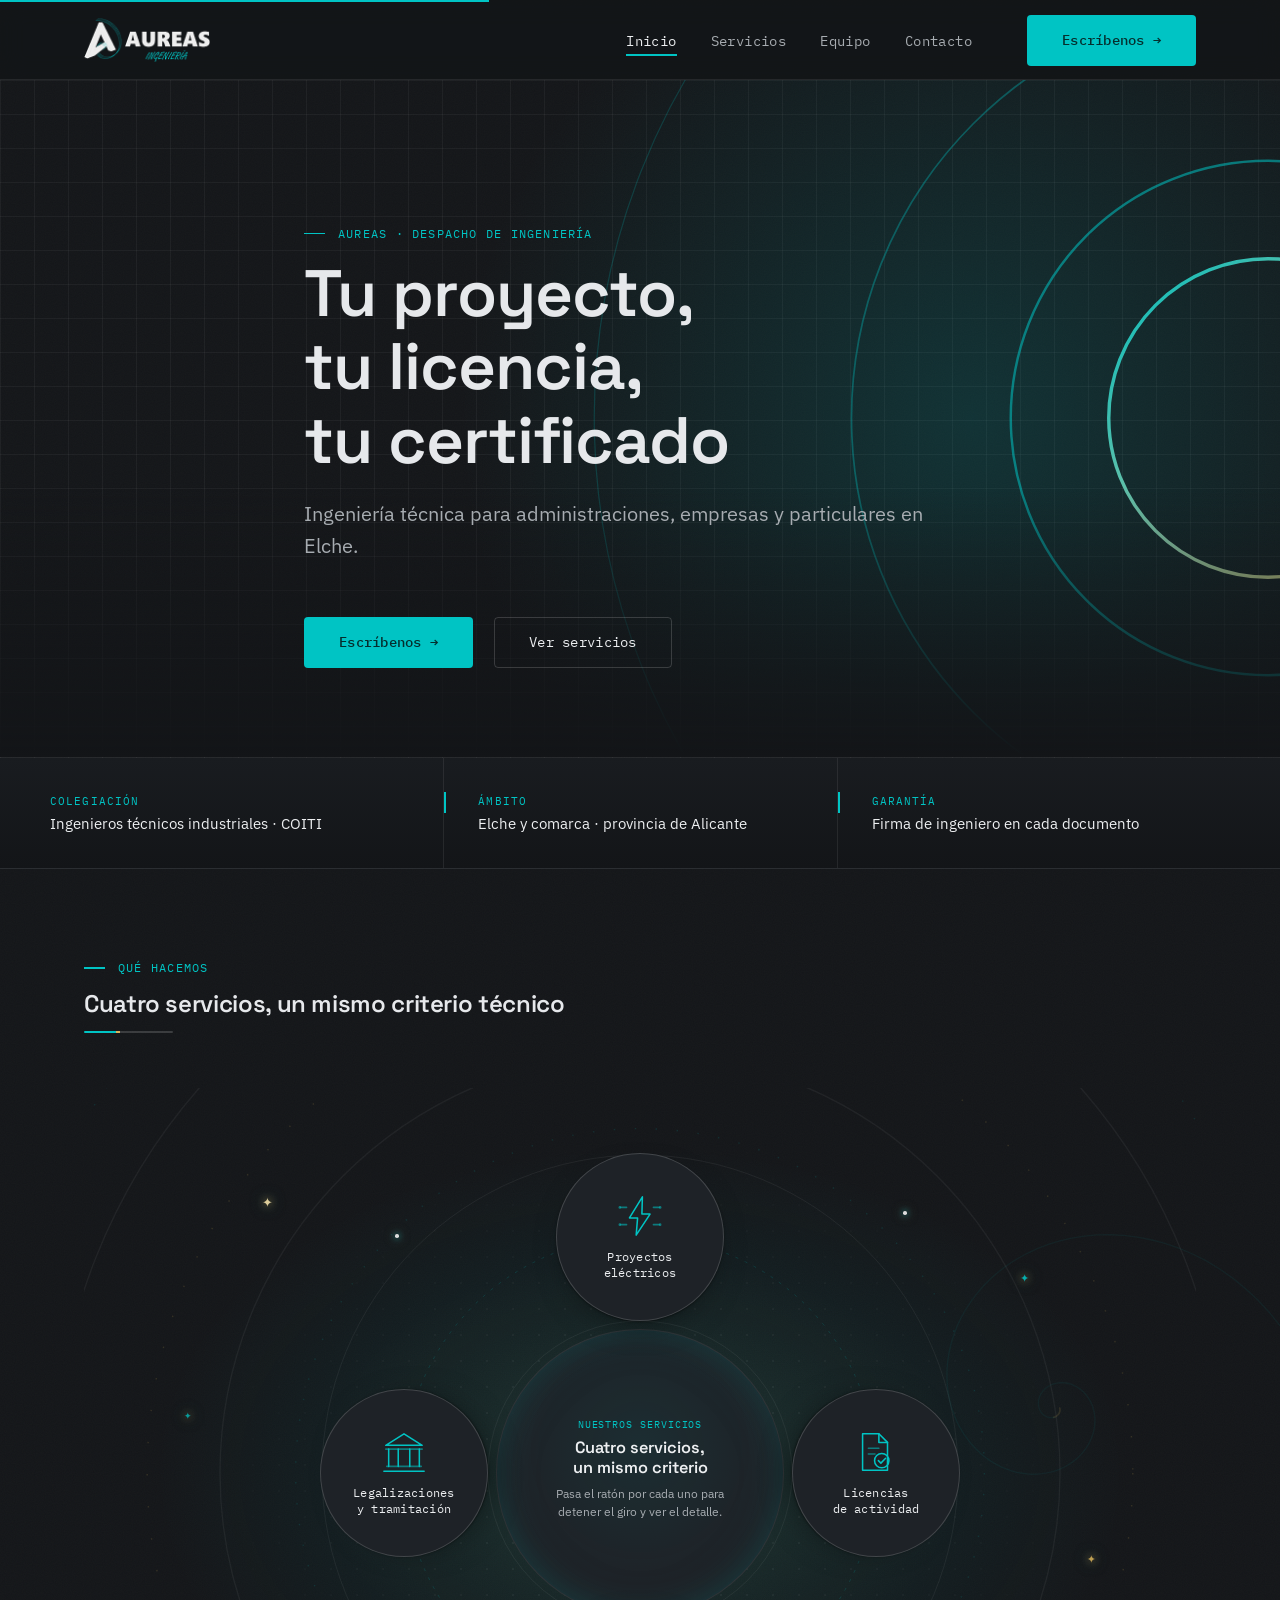
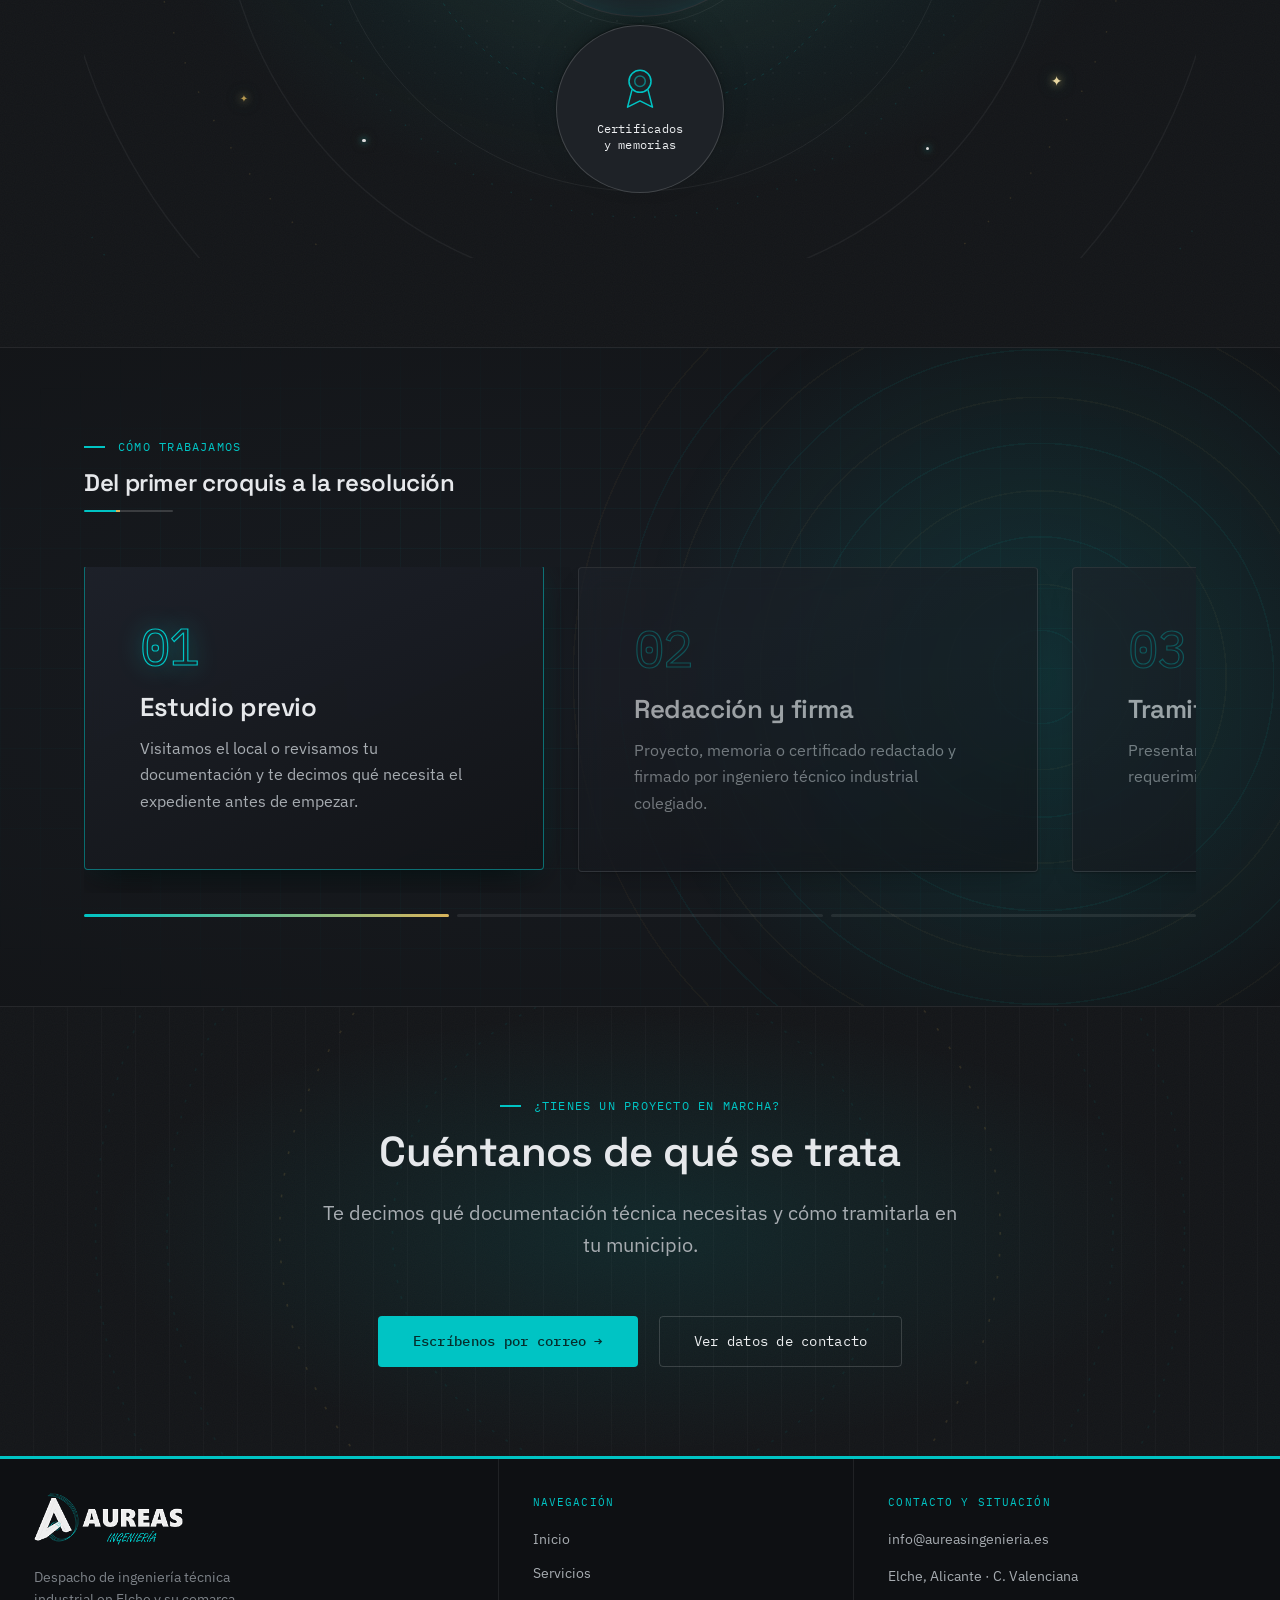
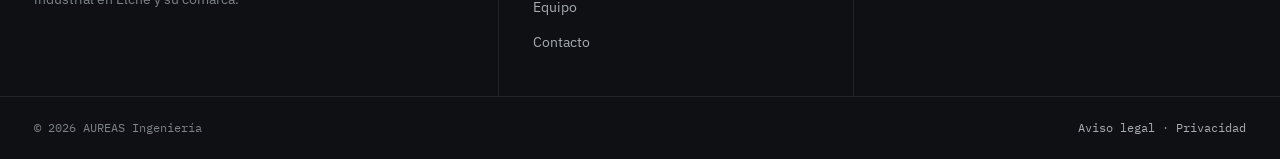
==== commit 7e390863: "Add files via upload" ====
--- a/index.html
+++ b/index.html
@@ -29,7 +29,7 @@
 <link rel="preconnect" href="https://fonts.gstatic.com" crossorigin>
 <link rel="stylesheet" href="https://fonts.googleapis.com/css2?family=Space+Grotesk:wght@500;600;700&family=IBM+Plex+Sans:wght@400;500;600&family=IBM+Plex+Mono:wght@400;500&display=swap">
 <link rel="preload" as="image" href="/assets/img/logo-aureas-light.png">
-<link rel="stylesheet" href="/assets/css/styles.css?v=3.3">
+<link rel="stylesheet" href="/assets/css/styles.css?v=3.4">
 <script type="application/ld+json">
 {
   "@context": "https://schema.org",
@@ -131,6 +131,21 @@
       </div>
       <div class="reveal">
         <div class="orbit-stage">
+          <div class="orbit-cosmos" aria-hidden="true">
+            <span class="star star--1">✦</span>
+            <span class="star star--2">✦</span>
+            <span class="star star--3">✦</span>
+            <span class="star star--4">✦</span>
+            <span class="star star--5">✦</span>
+            <span class="star star--6">✦</span>
+            <span class="star star--dot dot--1"></span>
+            <span class="star star--dot dot--2"></span>
+            <span class="star star--dot dot--3"></span>
+            <span class="star star--dot dot--4"></span>
+            <span class="shooting-star shooting-star--1"></span>
+            <span class="shooting-star shooting-star--2"></span>
+            <span class="shooting-star shooting-star--3"></span>
+          </div>
       <svg class="orbit-stage__deco" viewBox="0 0 1000 1000" aria-hidden="true">
         <g class="deco-spin">
           <circle class="deco-dash" cx="500" cy="500" r="470"/>
@@ -319,6 +334,6 @@
     <span><a href="/aviso-legal/">Aviso legal</a> · <a href="/privacidad/">Privacidad</a></span>
   </div>
 </footer>
-<script src="/assets/js/main.js?v=3.3"></script>
+<script src="/assets/js/main.js?v=3.4"></script>
 </body>
 </html>
--- a/assets/css/styles.css
+++ b/assets/css/styles.css
@@ -1301,6 +1301,110 @@
 @media (prefers-reduced-motion:reduce){
   .orbit-stage::before{animation:none}
   .orbit-stage__deco .deco-spin,.orbit-stage__deco .deco-spin-rev{animation:none}
+  .star, .star--dot, .shooting-star{animation:none!important;opacity:.35}
+  .shooting-star{display:none}
+}
+
+/* ============ COSMOS & ESTRELLAS EN LA ÓRBITA ============ */
+.orbit-cosmos{
+  position:absolute;
+  inset:0;
+  pointer-events:none;
+  z-index:-1;
+  overflow:hidden;
+}
+
+/* Estrellas titilantes */
+.star{
+  position:absolute;
+  color:rgba(217,180,91,0.75);
+  font-size:11px;
+  line-height:1;
+  text-shadow:0 0 8px rgba(217,180,91,0.85), 0 0 16px rgba(0,196,196,0.5);
+  animation:star-twinkle 4s ease-in-out infinite alternate;
+  user-select:none;
+}
+.star--1{top:14%;left:16%;font-size:13px;color:rgba(242,223,167,0.9);animation-delay:0s}
+.star--2{top:24%;right:15%;font-size:11px;color:rgba(0,196,196,0.85);animation-delay:1.3s}
+.star--3{bottom:20%;left:14%;font-size:10px;color:rgba(217,180,91,0.8);animation-delay:2.1s}
+.star--4{bottom:22%;right:12%;font-size:14px;color:rgba(242,223,167,0.95);animation-delay:0.7s}
+.star--5{top:42%;left:9%;font-size:9px;color:rgba(0,196,196,0.75);animation-delay:2.8s}
+.star--6{bottom:38%;right:9%;font-size:11px;color:rgba(217,180,91,0.85);animation-delay:1.9s}
+
+.star--dot{
+  position:absolute;
+  width:3.5px;height:3.5px;
+  border-radius:50%;
+  background:rgba(255,255,255,0.85);
+  box-shadow:0 0 6px rgba(0,196,196,0.85), 0 0 12px rgba(242,223,167,0.5);
+}
+.dot--1{top:19%;left:28%;animation:star-twinkle 3.2s ease-in-out infinite alternate;animation-delay:.5s}
+.dot--2{top:16%;right:26%;animation:star-twinkle 4.5s ease-in-out infinite alternate;animation-delay:1.8s}
+.dot--3{bottom:15%;left:25%;animation:star-twinkle 3.8s ease-in-out infinite alternate;animation-delay:2.4s}
+.dot--4{bottom:14%;right:24%;animation:star-twinkle 4.1s ease-in-out infinite alternate;animation-delay:1.1s}
+
+@keyframes star-twinkle{
+  0%{opacity:.25;transform:scale(0.85)}
+  50%{opacity:1;transform:scale(1.3);text-shadow:0 0 12px rgba(242,223,167,0.95), 0 0 22px rgba(0,196,196,0.75)}
+  100%{opacity:.35;transform:scale(0.9)}
+}
+
+/* Estrellas fugaces sincronizadas con el ciclo del destello áureo (8.5s) */
+.shooting-star{
+  position:absolute;
+  height:2px;
+  border-radius:999px;
+  background:linear-gradient(90deg, #fff, rgba(242,223,167,0.9) 35%, rgba(0,196,196,0.45) 75%, transparent);
+  box-shadow:0 0 10px rgba(217,180,91,0.85), 0 0 18px rgba(0,196,196,0.6);
+  opacity:0;
+  pointer-events:none;
+}
+
+/* Estrella fugaz 1: cruza la esquina superior izquierda */
+.shooting-star--1{
+  top:12%;
+  left:24%;
+  width:150px;
+  transform:rotate(-35deg);
+  animation:shooting-1 8.5s var(--ease) infinite;
+}
+@keyframes shooting-1{
+  0%{opacity:0;transform:translate(0, 0) rotate(-35deg) scaleX(0.1)}
+  2%{opacity:1;transform:translate(-50px, 40px) rotate(-35deg) scaleX(1)}
+  6%{opacity:0;transform:translate(-130px, 95px) rotate(-35deg) scaleX(1.3)}
+  100%{opacity:0;transform:translate(-130px, 95px) rotate(-35deg) scaleX(1.3)}
+}
+
+/* Estrella fugaz 2: cruza la esquina superior derecha */
+.shooting-star--2{
+  top:16%;
+  right:16%;
+  width:160px;
+  transform:rotate(-42deg);
+  animation:shooting-2 8.5s var(--ease) infinite;
+  animation-delay:1.2s;
+}
+@keyframes shooting-2{
+  0%{opacity:0;transform:translate(0, 0) rotate(-42deg) scaleX(0.1)}
+  2.5%{opacity:1;transform:translate(-60px, 50px) rotate(-42deg) scaleX(1)}
+  7%{opacity:0;transform:translate(-150px, 130px) rotate(-42deg) scaleX(1.4)}
+  100%{opacity:0;transform:translate(-150px, 130px) rotate(-42deg) scaleX(1.4)}
+}
+
+/* Estrella fugaz 3: cruza la esquina inferior derecha */
+.shooting-star--3{
+  bottom:18%;
+  right:14%;
+  width:140px;
+  transform:rotate(-38deg);
+  animation:shooting-3 8.5s var(--ease) infinite;
+  animation-delay:2.4s;
+}
+@keyframes shooting-3{
+  0%{opacity:0;transform:translate(0, 0) rotate(-38deg) scaleX(0.1)}
+  2.2%{opacity:1;transform:translate(-45px, 35px) rotate(-38deg) scaleX(1)}
+  6.5%{opacity:0;transform:translate(-120px, 90px) rotate(-38deg) scaleX(1.2)}
+  100%{opacity:0;transform:translate(-120px, 90px) rotate(-38deg) scaleX(1.2)}
 }
 
 /* ============ CABECERA DE PÁGINAS SECUNDARIAS ============ */
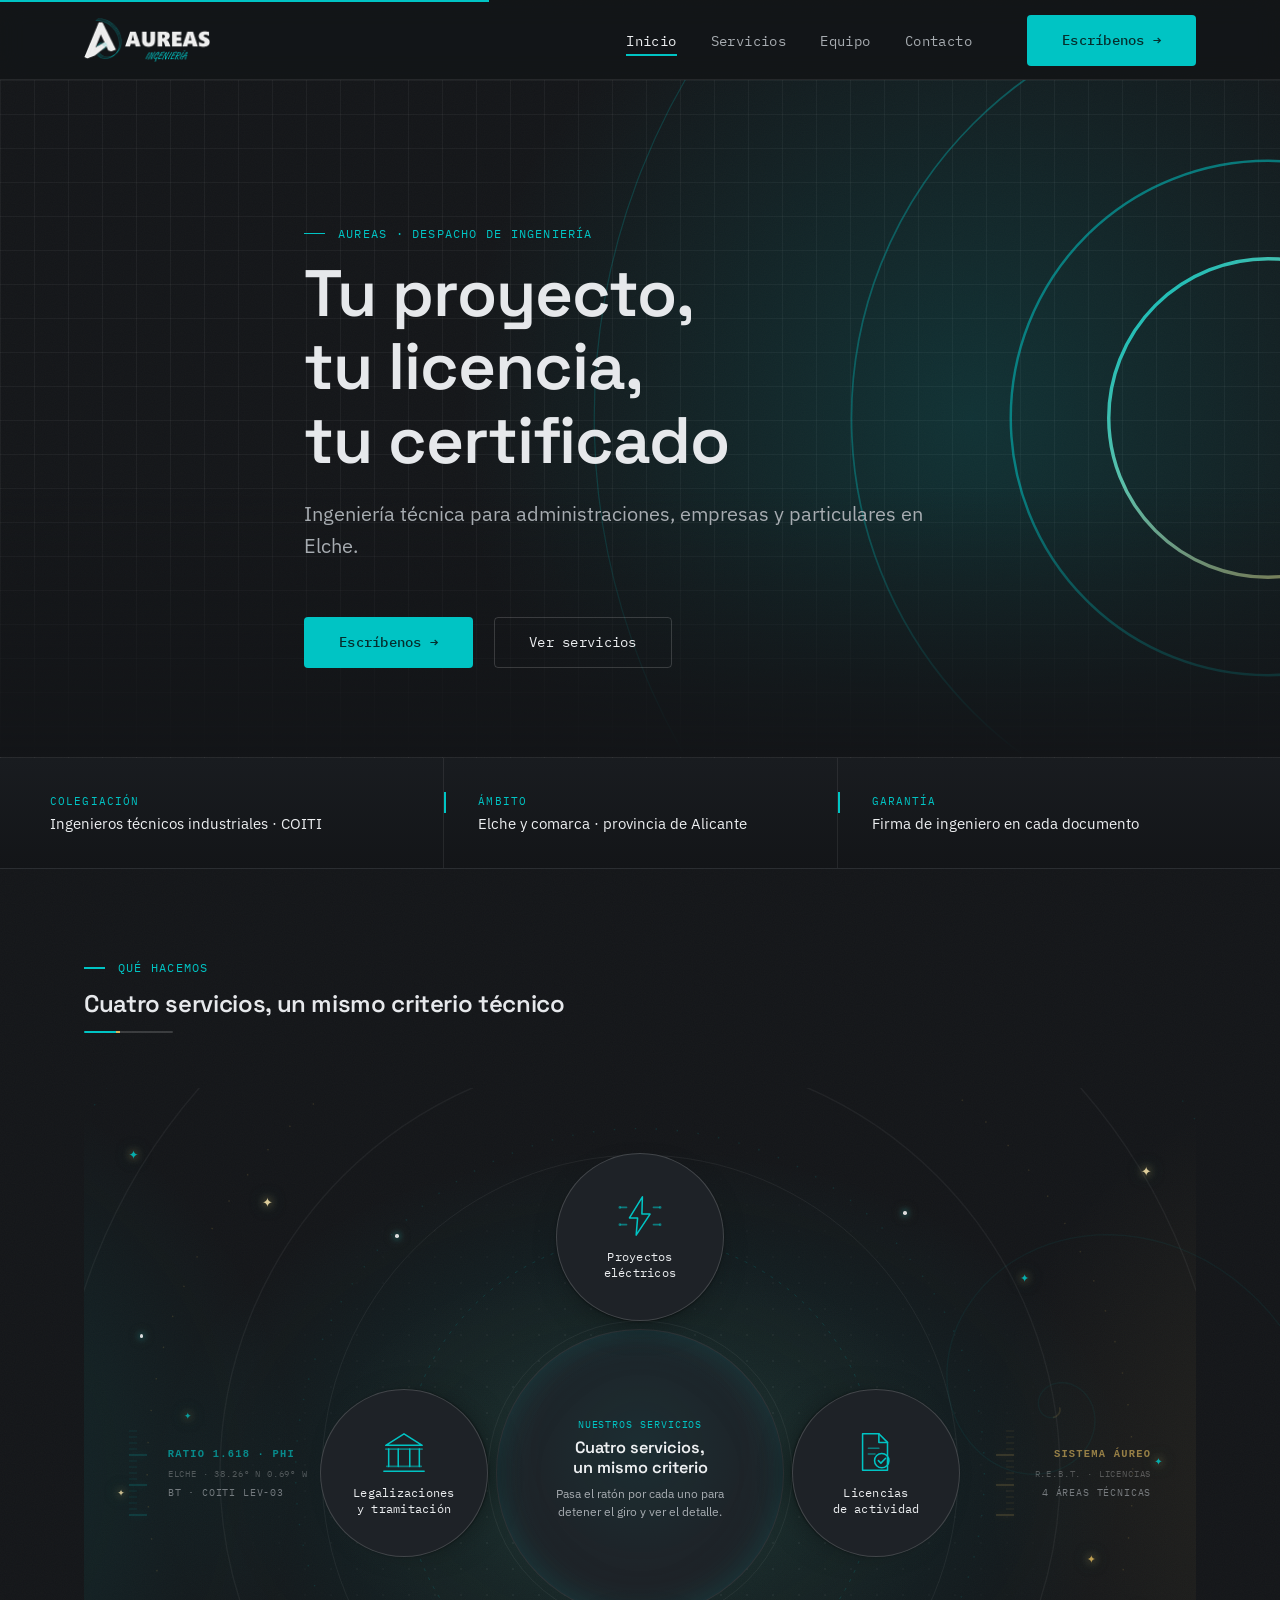
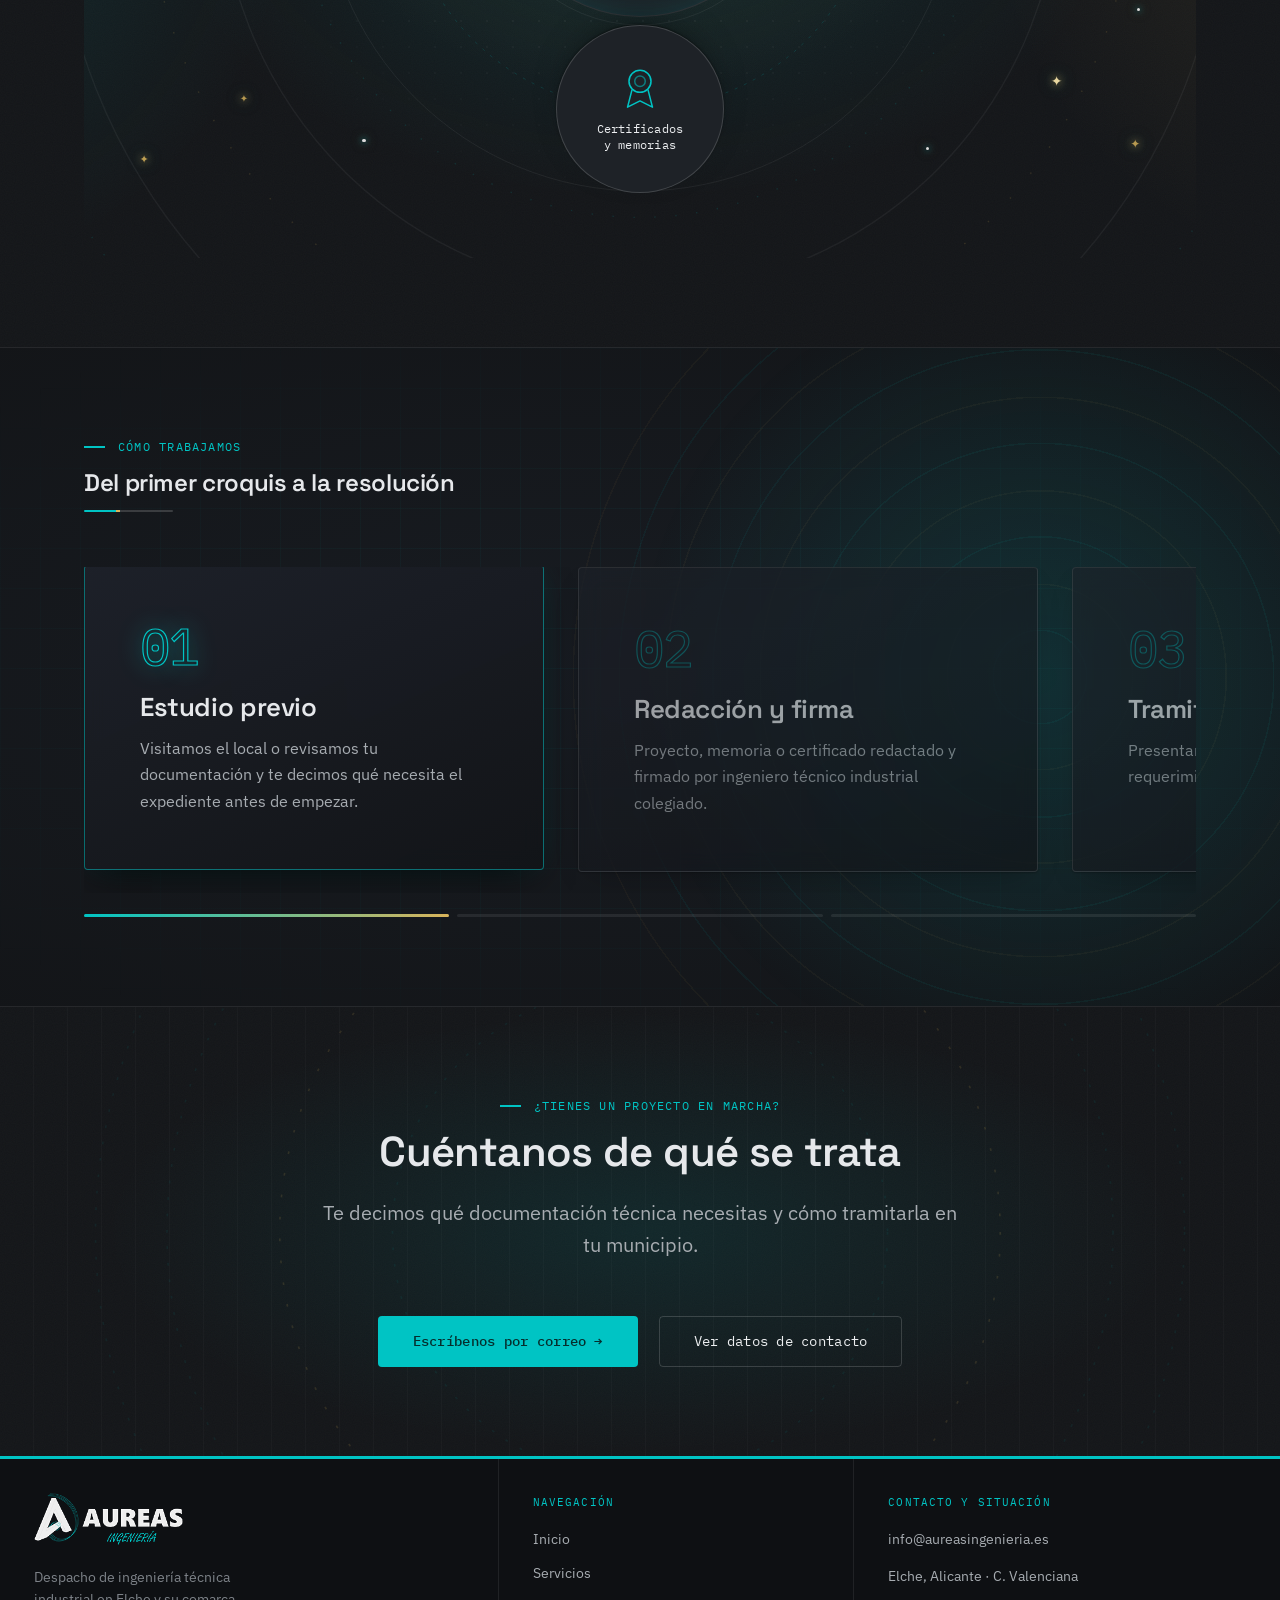
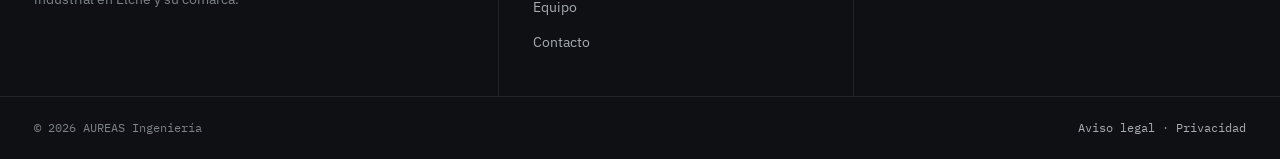
==== commit 00ee6247: "Add files via upload" ====
--- a/index.html
+++ b/index.html
@@ -29,7 +29,7 @@
 <link rel="preconnect" href="https://fonts.gstatic.com" crossorigin>
 <link rel="stylesheet" href="https://fonts.googleapis.com/css2?family=Space+Grotesk:wght@500;600;700&family=IBM+Plex+Sans:wght@400;500;600&family=IBM+Plex+Mono:wght@400;500&display=swap">
 <link rel="preload" as="image" href="/assets/img/logo-aureas-light.png">
-<link rel="stylesheet" href="/assets/css/styles.css?v=3.4">
+<link rel="stylesheet" href="/assets/css/styles.css?v=3.5">
 <script type="application/ld+json">
 {
   "@context": "https://schema.org",
@@ -132,19 +132,58 @@
       <div class="reveal">
         <div class="orbit-stage">
           <div class="orbit-cosmos" aria-hidden="true">
+            <!-- Flanco izquierdo: telemetría y escala técnica -->
+            <div class="orbit-flank orbit-flank--left">
+              <div class="orbit-ruler">
+                <span></span><span></span><span></span><span></span><span class="ruler-major"></span>
+                <span></span><span></span><span></span><span></span><span class="ruler-major"></span>
+                <span></span><span></span><span></span><span></span><span class="ruler-major"></span>
+              </div>
+              <div class="orbit-data">
+                <span class="data-tag">RATIO 1.618 · PHI</span>
+                <span class="data-sub">ELCHE · 38.26° N 0.69° W</span>
+                <span class="data-val">BT · COITI LEV-03</span>
+              </div>
+            </div>
+
+            <!-- Flanco derecho: telemetría y coordenadas angulares -->
+            <div class="orbit-flank orbit-flank--right">
+              <div class="orbit-data text-right">
+                <span class="data-tag">SISTEMA ÁUREO</span>
+                <span class="data-sub">R.E.B.T. · LICENCIAS</span>
+                <span class="data-val">4 ÁREAS TÉCNICAS</span>
+              </div>
+              <div class="orbit-ruler orbit-ruler--rev">
+                <span></span><span></span><span></span><span></span><span class="ruler-major"></span>
+                <span></span><span></span><span></span><span></span><span class="ruler-major"></span>
+                <span></span><span></span><span></span><span></span><span class="ruler-major"></span>
+              </div>
+            </div>
+
+            <!-- Estrellas fijas titilantes en todo el ancho -->
+            <span class="star star--far-left-top">✦</span>
+            <span class="star star--far-left-mid">✦</span>
+            <span class="star star--far-left-bot">✦</span>
+            <span class="star star--far-right-top">✦</span>
+            <span class="star star--far-right-mid">✦</span>
+            <span class="star star--far-right-bot">✦</span>
             <span class="star star--1">✦</span>
             <span class="star star--2">✦</span>
             <span class="star star--3">✦</span>
             <span class="star star--4">✦</span>
             <span class="star star--5">✦</span>
             <span class="star star--6">✦</span>
+            <span class="star star--dot dot--far-left"></span>
+            <span class="star star--dot dot--far-right"></span>
             <span class="star star--dot dot--1"></span>
             <span class="star star--dot dot--2"></span>
             <span class="star star--dot dot--3"></span>
             <span class="star star--dot dot--4"></span>
+            <!-- Estrellas fugaces sincronizadas con el destello áureo -->
             <span class="shooting-star shooting-star--1"></span>
             <span class="shooting-star shooting-star--2"></span>
             <span class="shooting-star shooting-star--3"></span>
+            <span class="shooting-star shooting-star--4"></span>
           </div>
       <svg class="orbit-stage__deco" viewBox="0 0 1000 1000" aria-hidden="true">
         <g class="deco-spin">
@@ -334,6 +373,6 @@
     <span><a href="/aviso-legal/">Aviso legal</a> · <a href="/privacidad/">Privacidad</a></span>
   </div>
 </footer>
-<script src="/assets/js/main.js?v=3.4"></script>
+<script src="/assets/js/main.js?v=3.5"></script>
 </body>
 </html>
--- a/assets/css/styles.css
+++ b/assets/css/styles.css
@@ -1270,10 +1270,12 @@
   content:'';position:absolute;inset:-10% -20%;z-index:-2;pointer-events:none;
   background:
     radial-gradient(ellipse 46% 52% at 50% 50%,rgba(0,196,196,.12),transparent 68%),
-    radial-gradient(ellipse 30% 34% at 50% 50%,rgba(217,180,91,.07),transparent 70%);
+    radial-gradient(ellipse 30% 34% at 50% 50%,rgba(217,180,91,.07),transparent 70%),
+    radial-gradient(ellipse 35% 60% at 2% 50%,rgba(0,196,196,.13),transparent 74%),
+    radial-gradient(ellipse 35% 60% at 98% 50%,rgba(217,180,91,.10),transparent 74%);
   animation:stage-breathe 12s ease-in-out infinite;
 }
-@keyframes stage-breathe{0%,100%{opacity:.55}50%{opacity:1}}
+@keyframes stage-breathe{0%,100%{opacity:.6}50%{opacity:1}}
 .orbit-stage::after{
   content:'';position:absolute;inset:0;z-index:-2;pointer-events:none;
   background-image:radial-gradient(rgba(255,255,255,.055) 1px,transparent 1px);
@@ -1312,6 +1314,77 @@
   pointer-events:none;
   z-index:-1;
   overflow:hidden;
+}
+
+/* Flancos laterales de telemetría técnica */
+.orbit-flank{
+  position:absolute;
+  top:50%;
+  transform:translateY(-50%);
+  display:flex;
+  align-items:center;
+  gap:var(--sp-3);
+  pointer-events:none;
+  user-select:none;
+  opacity:.65;
+  transition:opacity .3s var(--ease);
+}
+.orbit-flank--left{left:clamp(12px, 3.5vw, 64px)}
+.orbit-flank--right{right:clamp(12px, 3.5vw, 64px);flex-direction:row-reverse}
+
+.orbit-ruler{
+  display:flex;
+  flex-direction:column;
+  gap:5px;
+  opacity:.5;
+}
+.orbit-ruler span{
+  display:block;
+  width:8px;
+  height:1px;
+  background:rgba(0,196,196,.35);
+}
+.orbit-ruler span.ruler-major{
+  width:18px;
+  background:var(--turquoise);
+  box-shadow:0 0 6px rgba(0,196,196,.6);
+}
+.orbit-ruler--rev span{
+  margin-left:auto;
+  background:rgba(217,180,91,.35);
+}
+.orbit-ruler--rev span.ruler-major{
+  background:var(--gold);
+  box-shadow:0 0 6px rgba(217,180,91,.6);
+}
+
+.orbit-data{
+  display:flex;
+  flex-direction:column;
+  gap:3px;
+  font-family:var(--font-mono);
+  font-size:.65rem;
+  letter-spacing:.08em;
+  color:var(--text-muted);
+}
+.orbit-data.text-right{text-align:right}
+.orbit-data .data-tag{
+  color:var(--turquoise);
+  font-weight:600;
+  letter-spacing:.12em;
+}
+.orbit-flank--right .data-tag{color:var(--gold)}
+.orbit-data .data-sub{
+  color:rgba(255,255,255,.4);
+  font-size:.58rem;
+}
+.orbit-data .data-val{
+  color:var(--text-soft);
+  font-size:.6rem;
+}
+
+@media (max-width:1120px){
+  .orbit-flank{display:none}
 }
 
 /* Estrellas titilantes */
@@ -1324,6 +1397,14 @@
   animation:star-twinkle 4s ease-in-out infinite alternate;
   user-select:none;
 }
+.star--far-left-top{top:8%;left:4%;font-size:12px;color:rgba(0,196,196,.85);animation-delay:1.5s}
+.star--far-left-mid{top:52%;left:3%;font-size:9px;color:rgba(242,223,167,.8);animation-delay:.3s}
+.star--far-left-bot{bottom:12%;left:5%;font-size:11px;color:rgba(217,180,91,.85);animation-delay:2.7s}
+
+.star--far-right-top{top:10%;right:4%;font-size:13px;color:rgba(242,223,167,.9);animation-delay:.9s}
+.star--far-right-mid{top:48%;right:3%;font-size:10px;color:rgba(0,196,196,.85);animation-delay:2.2s}
+.star--far-right-bot{bottom:14%;right:5%;font-size:12px;color:rgba(217,180,91,.8);animation-delay:1.7s}
+
 .star--1{top:14%;left:16%;font-size:13px;color:rgba(242,223,167,0.9);animation-delay:0s}
 .star--2{top:24%;right:15%;font-size:11px;color:rgba(0,196,196,0.85);animation-delay:1.3s}
 .star--3{bottom:20%;left:14%;font-size:10px;color:rgba(217,180,91,0.8);animation-delay:2.1s}
@@ -1338,6 +1419,8 @@
   background:rgba(255,255,255,0.85);
   box-shadow:0 0 6px rgba(0,196,196,0.85), 0 0 12px rgba(242,223,167,0.5);
 }
+.dot--far-left{top:32%;left:5%;animation:star-twinkle 3.5s ease-in-out infinite alternate;animation-delay:1.9s}
+.dot--far-right{bottom:32%;right:5%;animation:star-twinkle 4.2s ease-in-out infinite alternate;animation-delay:.8s}
 .dot--1{top:19%;left:28%;animation:star-twinkle 3.2s ease-in-out infinite alternate;animation-delay:.5s}
 .dot--2{top:16%;right:26%;animation:star-twinkle 4.5s ease-in-out infinite alternate;animation-delay:1.8s}
 .dot--3{bottom:15%;left:25%;animation:star-twinkle 3.8s ease-in-out infinite alternate;animation-delay:2.4s}
@@ -1405,6 +1488,22 @@
   2.2%{opacity:1;transform:translate(-45px, 35px) rotate(-38deg) scaleX(1)}
   6.5%{opacity:0;transform:translate(-120px, 90px) rotate(-38deg) scaleX(1.2)}
   100%{opacity:0;transform:translate(-120px, 90px) rotate(-38deg) scaleX(1.2)}
+}
+
+/* Estrella fugaz 4: cruza el flanco izquierdo lejano */
+.shooting-star--4{
+  top:28%;
+  left:8%;
+  width:140px;
+  transform:rotate(-32deg);
+  animation:shooting-4 8.5s var(--ease) infinite;
+  animation-delay:3.6s;
+}
+@keyframes shooting-4{
+  0%{opacity:0;transform:translate(0, 0) rotate(-32deg) scaleX(0.1)}
+  2%{opacity:1;transform:translate(-40px, 30px) rotate(-32deg) scaleX(1)}
+  6.5%{opacity:0;transform:translate(-110px, 80px) rotate(-32deg) scaleX(1.3)}
+  100%{opacity:0;transform:translate(-110px, 80px) rotate(-32deg) scaleX(1.3)}
 }
 
 /* ============ CABECERA DE PÁGINAS SECUNDARIAS ============ */
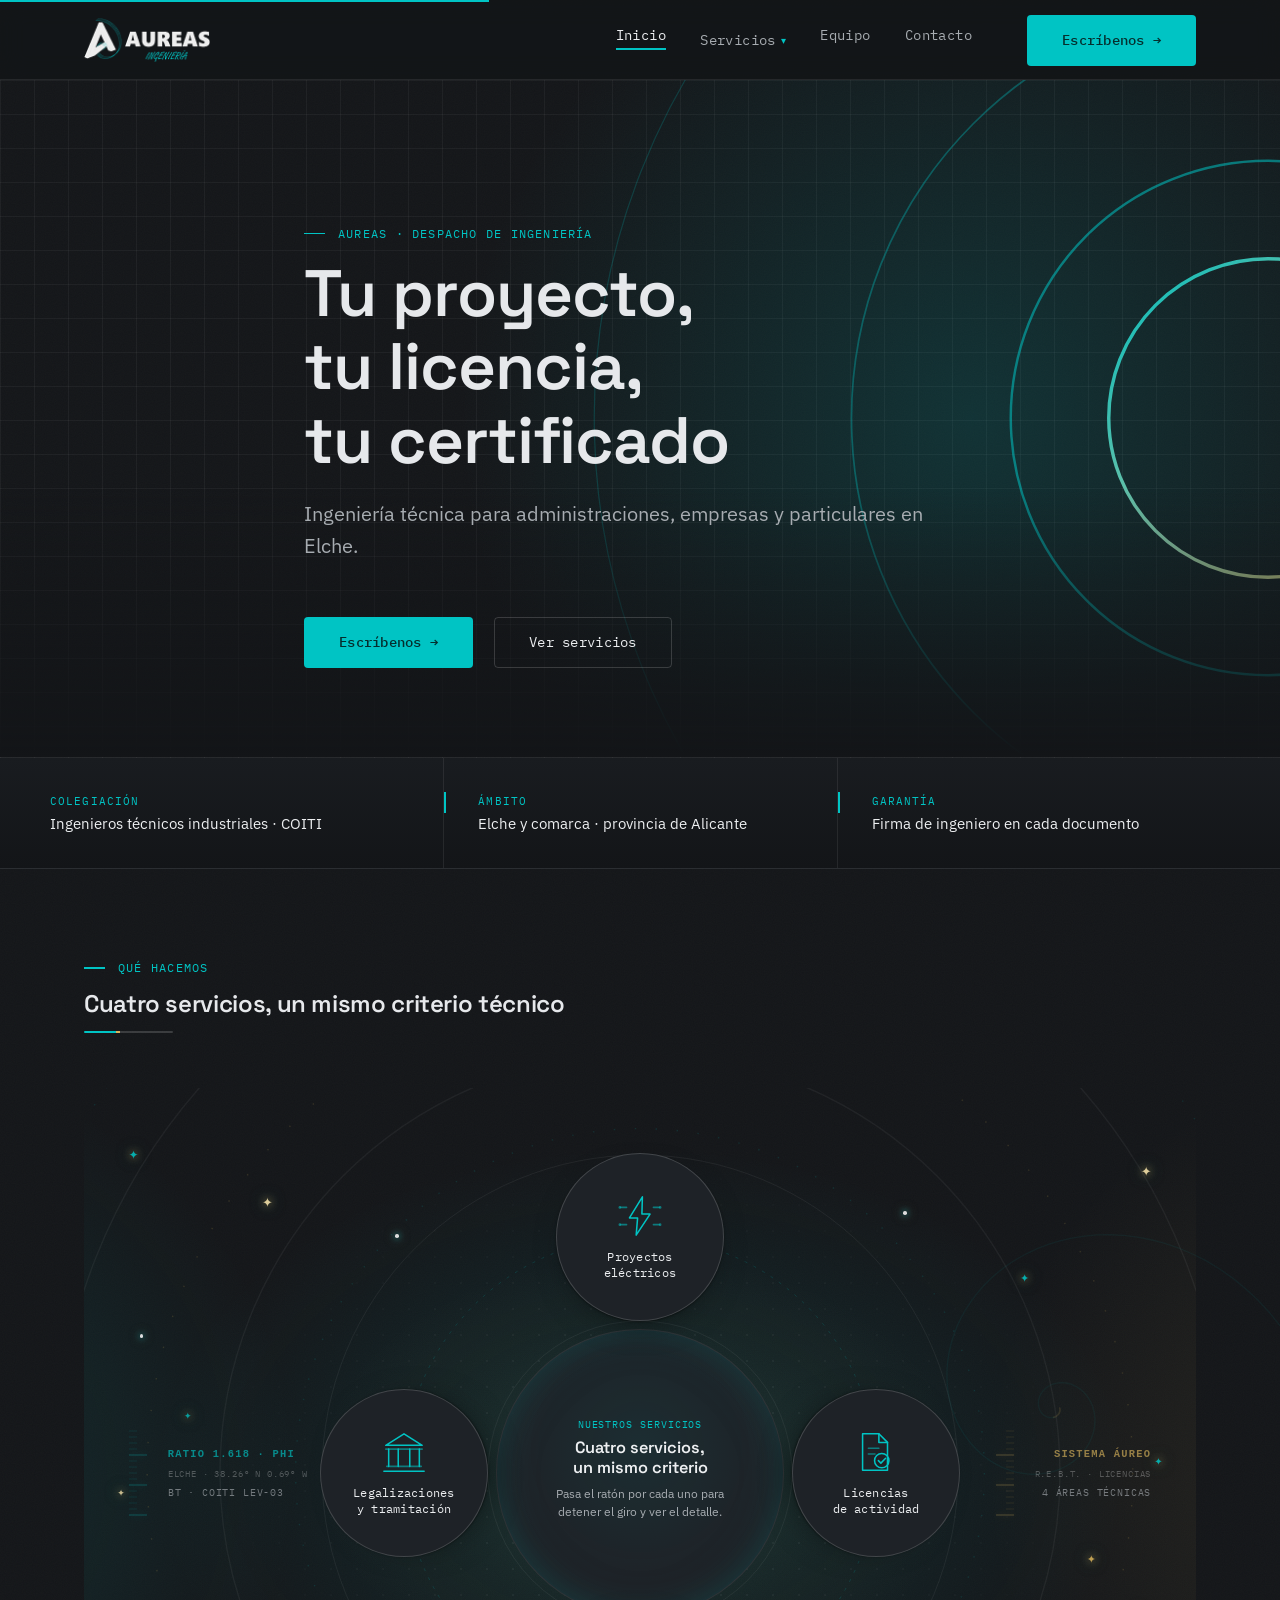
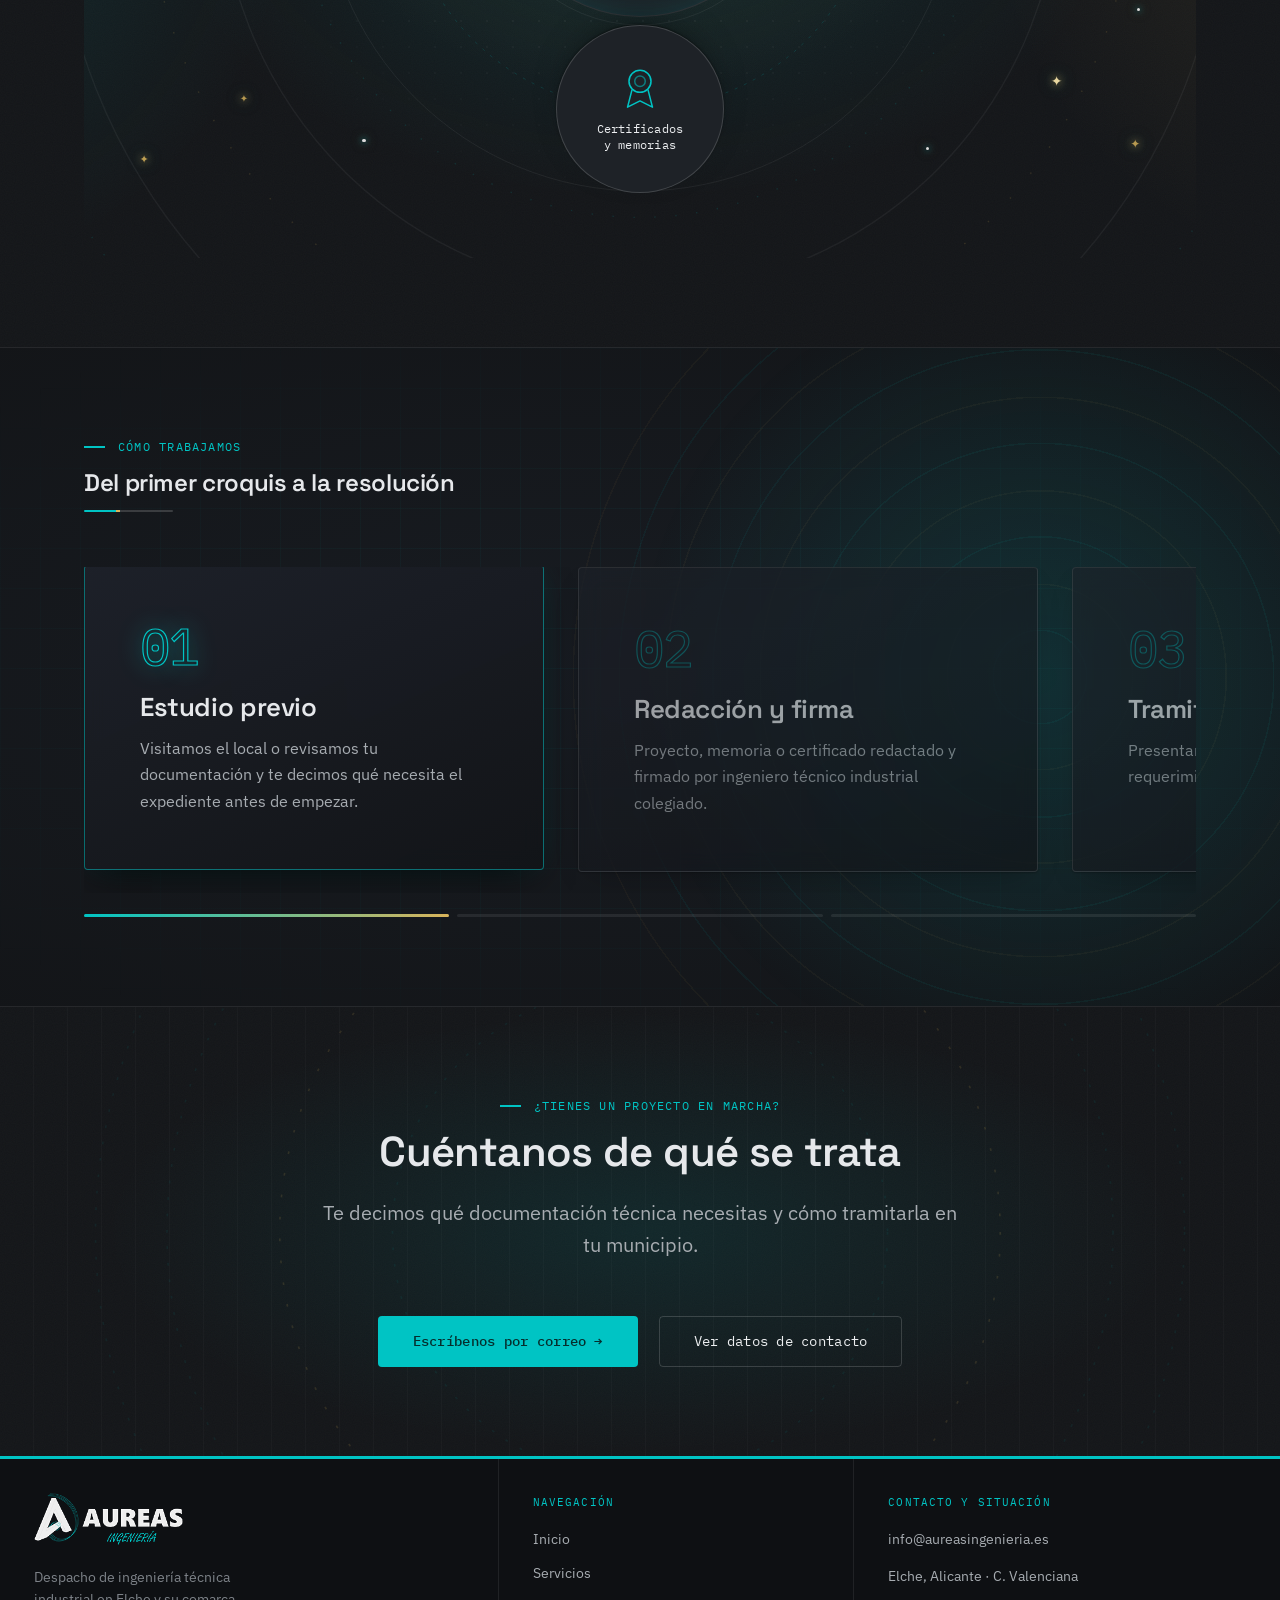
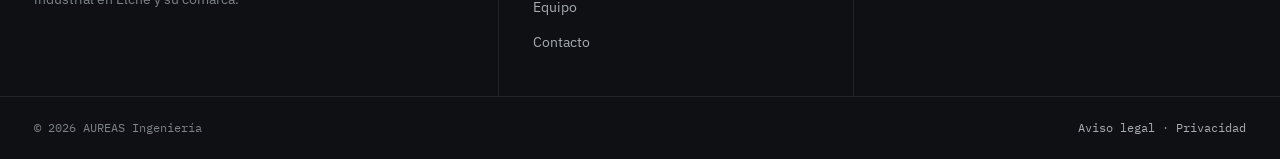
==== commit efed225a: "Add files via upload" ====
--- a/index.html
+++ b/index.html
@@ -29,7 +29,7 @@
 <link rel="preconnect" href="https://fonts.gstatic.com" crossorigin>
 <link rel="stylesheet" href="https://fonts.googleapis.com/css2?family=Space+Grotesk:wght@500;600;700&family=IBM+Plex+Sans:wght@400;500;600&family=IBM+Plex+Mono:wght@400;500&display=swap">
 <link rel="preload" as="image" href="/assets/img/logo-aureas-light.png">
-<link rel="stylesheet" href="/assets/css/styles.css?v=3.5">
+<link rel="stylesheet" href="/assets/css/styles.css?v=4.0">
 <script type="application/ld+json">
 {
   "@context": "https://schema.org",
@@ -61,7 +61,44 @@
     <nav class="nav" aria-label="Navegación principal">
       <ul class="nav__links" id="nav-links">
         <li><a href="/" aria-current="page">Inicio</a></li>
-        <li><a href="/servicios/">Servicios</a></li>
+        <li class="nav-item--dropdown">
+          <a class="nav-link--dropdown" href="/servicios/" aria-haspopup="true" aria-expanded="false">
+            Servicios <span class="dropdown-chevron" aria-hidden="true">▾</span>
+          </a>
+          <div class="nav-dropdown" role="menu">
+            <a class="dropdown-item" href="/servicios/proyectos-electricos/" role="menuitem">
+              <div class="dropdown-item__icon">⚡</div>
+              <div class="dropdown-item__text">
+                <strong>Proyectos eléctricos</strong>
+                <span>Baja tensión, memorias MTD y visados</span>
+              </div>
+            </a>
+            <a class="dropdown-item" href="/servicios/licencias-actividad/" role="menuitem">
+              <div class="dropdown-item__icon">📋</div>
+              <div class="dropdown-item__text">
+                <strong>Licencias de actividad</strong>
+                <span>Aperturas, DR, ambiental y OCAs</span>
+              </div>
+            </a>
+            <a class="dropdown-item" href="/servicios/certificados/" role="menuitem">
+              <div class="dropdown-item__icon">🏅</div>
+              <div class="dropdown-item__text">
+                <strong>Certificados y memorias</strong>
+                <span>Solidez, persistencia y peritajes</span>
+              </div>
+            </a>
+            <a class="dropdown-item" href="/servicios/legalizaciones/" role="menuitem">
+              <div class="dropdown-item__icon">🏛️</div>
+              <div class="dropdown-item__text">
+                <strong>Legalizaciones</strong>
+                <span>Industria, ayuntamientos y trámites</span>
+              </div>
+            </a>
+            <div class="dropdown-footer">
+              <a href="/servicios/">Ver visión general de servicios →</a>
+            </div>
+          </div>
+        </li>
         <li><a href="/quienes-somos/">Equipo</a></li>
         <li><a href="/contacto/">Contacto</a></li>
       </ul>
@@ -373,6 +410,6 @@
     <span><a href="/aviso-legal/">Aviso legal</a> · <a href="/privacidad/">Privacidad</a></span>
   </div>
 </footer>
-<script src="/assets/js/main.js?v=3.5"></script>
+<script src="/assets/js/main.js?v=4.0"></script>
 </body>
 </html>
--- a/assets/css/styles.css
+++ b/assets/css/styles.css
@@ -1667,3 +1667,463 @@
     max-width:none;
   }
 }
+
+/* ============ DESPLEGABLE DE SERVICIOS EN CABECERA ============ */
+.nav-item--dropdown{
+  position:relative;
+}
+.nav-link--dropdown{
+  display:inline-flex;
+  align-items:center;
+  gap:5px;
+  cursor:pointer;
+}
+.dropdown-chevron{
+  font-size:.65rem;
+  transition:transform .2s var(--ease);
+  color:var(--turquoise);
+  display:inline-block;
+}
+.nav-item--dropdown:hover .dropdown-chevron,
+.nav-item--dropdown.is-open .dropdown-chevron{
+  transform:rotate(180deg);
+}
+
+.nav-dropdown{
+  position:absolute;
+  top:calc(100% + 12px);
+  left:50%;
+  transform:translateX(-50%) translateY(8px);
+  width:max-content;
+  min-width:320px;
+  max-width:360px;
+  background:linear-gradient(160deg, rgba(26,29,36,0.98) 0%, rgba(14,16,20,0.98) 100%);
+  backdrop-filter:blur(16px);
+  -webkit-backdrop-filter:blur(16px);
+  border:1px solid var(--line-strong);
+  border-top:1px solid rgba(0,196,196,0.45);
+  border-radius:var(--radius);
+  padding:8px;
+  box-shadow:0 20px 45px -10px rgba(0,0,0,0.85), 0 0 25px -8px rgba(0,196,196,0.2);
+  opacity:0;
+  visibility:hidden;
+  pointer-events:none;
+  transition:opacity .22s var(--ease), transform .22s var(--ease), visibility .22s;
+  z-index:200;
+  display:flex;
+  flex-direction:column;
+  gap:2px;
+}
+.nav-dropdown::before{
+  content:'';
+  position:absolute;
+  top:-5px;
+  left:50%;
+  transform:translateX(-50%) rotate(45deg);
+  width:8px;
+  height:8px;
+  background:rgba(26,29,36,0.98);
+  border-left:1px solid rgba(0,196,196,0.45);
+  border-top:1px solid rgba(0,196,196,0.45);
+}
+.nav-item--dropdown::after{
+  content:'';
+  position:absolute;
+  top:100%;
+  left:0;
+  right:0;
+  height:14px;
+}
+
+.nav-item--dropdown:hover .nav-dropdown,
+.nav-item--dropdown:focus-within .nav-dropdown,
+.nav-item--dropdown.is-open .nav-dropdown{
+  opacity:1;
+  visibility:visible;
+  pointer-events:auto;
+  transform:translateX(-50%) translateY(0);
+}
+
+.dropdown-item{
+  display:flex !important;
+  align-items:flex-start !important;
+  gap:var(--sp-2) !important;
+  padding:8px 10px !important;
+  border-radius:4px !important;
+  text-decoration:none !important;
+  border-bottom:none !important;
+  transition:background .18s var(--ease) !important;
+}
+.dropdown-item::after{display:none !important}
+.dropdown-item:hover{
+  background:rgba(0,196,196,0.08) !important;
+}
+.dropdown-item__icon{
+  display:inline-flex;
+  align-items:center;
+  justify-content:center;
+  width:26px;
+  height:26px;
+  border-radius:4px;
+  background:rgba(0,196,196,0.12);
+  border:1px solid rgba(0,196,196,0.25);
+  color:var(--turquoise);
+  font-size:.85rem;
+  flex-shrink:0;
+  margin-top:2px;
+  transition:border-color .18s var(--ease), transform .18s var(--ease);
+}
+.dropdown-item:hover .dropdown-item__icon{
+  border-color:var(--turquoise);
+  transform:scale(1.05);
+}
+.dropdown-item__text{
+  display:flex;
+  flex-direction:column;
+  gap:1px;
+}
+.dropdown-item__text strong{
+  font-family:var(--font-sans);
+  font-size:.84rem;
+  font-weight:600;
+  color:var(--text);
+  line-height:1.25;
+}
+.dropdown-item:hover .dropdown-item__text strong{
+  color:var(--turquoise);
+}
+.dropdown-item__text span{
+  font-family:var(--font-mono);
+  font-size:.7rem;
+  color:var(--text-muted);
+  line-height:1.25;
+}
+
+.dropdown-footer{
+  margin-top:4px;
+  padding-top:6px;
+  border-top:1px solid var(--line);
+  text-align:center;
+}
+.dropdown-footer a{
+  font-family:var(--font-mono) !important;
+  font-size:.72rem !important;
+  color:var(--text-soft) !important;
+  padding:4px 8px !important;
+  display:inline-block !important;
+  border-bottom:none !important;
+  transition:color .18s !important;
+}
+.dropdown-footer a::after{display:none !important}
+.dropdown-footer a:hover{
+  color:var(--gold) !important;
+}
+
+/* Adaptación móvil del menú desplegable */
+@media (max-width:760px){
+  .nav-item--dropdown{width:100%}
+  .nav-link--dropdown{
+    justify-content:space-between;
+    width:100%;
+    border-bottom:1px solid var(--line);
+  }
+  .nav-dropdown{
+    position:static;
+    transform:none !important;
+    width:100%;
+    max-width:none;
+    min-width:0;
+    box-shadow:none;
+    border:none;
+    background:rgba(0,0,0,0.25);
+    border-left:2px solid var(--turquoise);
+    border-radius:0;
+    padding:var(--sp-2) 0 var(--sp-2) var(--sp-2);
+    display:none;
+  }
+  .nav-dropdown::before{display:none}
+  .nav-item--dropdown.is-open .nav-dropdown{
+    display:flex;
+    opacity:1;
+    visibility:visible;
+  }
+  .dropdown-item{padding:8px 6px !important}
+  .dropdown-item__text strong{font-size:.88rem}
+  .dropdown-item__text span{font-size:.76rem}
+}
+
+/* ============ COMPONENTES PÁGINAS DE SERVICIO ENRIQUECIDAS ============ */
+
+/* 1. Factsheet Técnico en Cabecera */
+.service-factsheet{
+  display:grid;
+  grid-template-columns:repeat(4,1fr);
+  gap:1px;
+  background:var(--line);
+  border:1px solid var(--line-strong);
+  border-radius:var(--radius);
+  margin-top:var(--sp-5);
+  overflow:hidden;
+  box-shadow:var(--shadow-soft);
+}
+.factsheet-item{
+  background:linear-gradient(160deg, rgba(26,29,36,0.85) 0%, rgba(16,18,22,0.92) 100%);
+  padding:var(--sp-3) var(--sp-4);
+  display:flex;
+  flex-direction:column;
+  gap:3px;
+  position:relative;
+}
+.factsheet-item::before{
+  content:'';
+  position:absolute;
+  top:0;
+  left:0;
+  right:0;
+  height:2px;
+  background:linear-gradient(90deg, var(--turquoise), transparent);
+  opacity:0;
+  transition:opacity .2s var(--ease);
+}
+.factsheet-item:hover::before{
+  opacity:1;
+}
+.factsheet-label{
+  font-family:var(--font-mono);
+  font-size:.68rem;
+  text-transform:uppercase;
+  letter-spacing:.08em;
+  color:var(--text-muted);
+}
+.factsheet-val{
+  font-family:var(--font-sans);
+  font-size:.88rem;
+  font-weight:600;
+  color:var(--text);
+  line-height:1.3;
+}
+.factsheet-val span{
+  color:var(--turquoise);
+  font-family:var(--font-mono);
+  font-size:.8rem;
+}
+@media (max-width:900px){
+  .service-factsheet{grid-template-columns:repeat(2,1fr)}
+}
+@media (max-width:540px){
+  .service-factsheet{grid-template-columns:1fr}
+}
+
+/* 2. Flujo de Trabajo Técnico en 4 Pasos */
+.service-workflow{
+  display:grid;
+  grid-template-columns:repeat(4,1fr);
+  gap:var(--sp-4);
+  margin-top:var(--sp-5);
+  position:relative;
+}
+.workflow-step{
+  background:linear-gradient(155deg, rgba(30,34,42,0.88) 0%, rgba(18,20,24,0.95) 100%);
+  border:1px solid var(--line);
+  border-radius:var(--radius);
+  padding:var(--sp-4);
+  position:relative;
+  display:flex;
+  flex-direction:column;
+  transition:border-color .25s var(--ease), transform .25s var(--ease), box-shadow .25s var(--ease);
+}
+.workflow-step:hover{
+  border-color:rgba(0,196,196,0.45);
+  transform:translateY(-3px);
+  box-shadow:0 12px 30px -10px rgba(0,0,0,0.8), 0 0 20px -6px rgba(0,196,196,0.2);
+}
+.workflow-num{
+  font-family:var(--font-mono);
+  font-size:1.8rem;
+  line-height:1;
+  color:transparent;
+  -webkit-text-stroke:1px rgba(0,196,196,0.55);
+  margin-bottom:var(--sp-2);
+}
+.workflow-step:hover .workflow-num{
+  -webkit-text-stroke:1px var(--turquoise);
+  text-shadow:0 0 16px rgba(0,196,196,0.4);
+}
+.workflow-title{
+  font-size:.96rem;
+  font-weight:600;
+  color:var(--text);
+  margin-bottom:var(--sp-2);
+}
+.workflow-desc{
+  font-size:.82rem;
+  color:var(--text-soft);
+  line-height:1.55;
+  margin-bottom:0;
+}
+@media (max-width:960px){
+  .service-workflow{grid-template-columns:repeat(2,1fr)}
+}
+@media (max-width:580px){
+  .service-workflow{grid-template-columns:1fr}
+}
+
+/* 3. Entregables Técnicos con Iconos y Marcas */
+.deliverables-grid{
+  display:grid;
+  grid-template-columns:repeat(3,1fr);
+  gap:var(--sp-4);
+  margin-top:var(--sp-4);
+}
+.deliverable-card{
+  background:linear-gradient(150deg, rgba(28,32,40,0.85) 0%, rgba(16,18,22,0.92) 100%);
+  border:1px solid var(--line-strong);
+  border-radius:var(--radius);
+  padding:var(--sp-4);
+  position:relative;
+  display:flex;
+  flex-direction:column;
+  gap:var(--sp-2);
+  transition:border-color .22s var(--ease), transform .22s var(--ease);
+}
+.deliverable-card:hover{
+  border-color:rgba(217,180,91,0.5);
+  transform:translateY(-2px);
+}
+.deliverable-card__icon{
+  font-size:1.5rem;
+  line-height:1;
+  color:var(--gold);
+}
+.deliverable-card h4{
+  font-size:.92rem;
+  font-weight:600;
+  color:var(--text);
+  margin:0;
+}
+.deliverable-card p{
+  font-size:.82rem;
+  color:var(--text-soft);
+  line-height:1.5;
+  margin:0;
+}
+@media (max-width:860px){
+  .deliverables-grid{grid-template-columns:1fr}
+}
+
+/* 4. Casos Reales / Tipologías */
+.cases-grid{
+  display:grid;
+  grid-template-columns:repeat(2,1fr);
+  gap:var(--sp-4);
+  margin-top:var(--sp-4);
+}
+.case-card{
+  background:var(--panel);
+  border:1px solid var(--line);
+  border-left:3px solid var(--turquoise);
+  border-radius:var(--radius);
+  padding:var(--sp-4);
+  display:flex;
+  flex-direction:column;
+  gap:var(--sp-2);
+  transition:border-color .2s var(--ease), background .2s var(--ease);
+}
+.case-card:hover{
+  background:var(--panel-hover);
+  border-color:var(--line-strong);
+  border-left-color:var(--gold);
+}
+.case-card__tag{
+  font-family:var(--font-mono);
+  font-size:.7rem;
+  color:var(--turquoise);
+  text-transform:uppercase;
+  letter-spacing:.06em;
+}
+.case-card h4{
+  font-size:.96rem;
+  color:var(--text);
+  margin:0;
+}
+.case-card p{
+  font-size:.84rem;
+  color:var(--text-soft);
+  line-height:1.55;
+  margin:0;
+}
+@media (max-width:760px){
+  .cases-grid{grid-template-columns:1fr}
+}
+
+/* 5. Acordeón FAQ Técnico */
+.faq-accordion{
+  display:flex;
+  flex-direction:column;
+  gap:var(--sp-3);
+  margin-top:var(--sp-4);
+}
+.faq-item{
+  background:linear-gradient(160deg, rgba(28,32,40,0.85) 0%, rgba(16,18,22,0.92) 100%);
+  border:1px solid var(--line);
+  border-radius:var(--radius);
+  overflow:hidden;
+  transition:border-color .2s var(--ease);
+}
+.faq-item.is-open{
+  border-color:var(--line-strong);
+}
+.faq-question{
+  width:100%;
+  display:flex;
+  align-items:center;
+  justify-content:space-between;
+  gap:var(--sp-3);
+  padding:var(--sp-3) var(--sp-4);
+  background:none;
+  border:none;
+  color:var(--text);
+  font-family:var(--font-sans);
+  font-size:.94rem;
+  font-weight:600;
+  text-align:left;
+  cursor:pointer;
+  transition:color .18s var(--ease);
+}
+.faq-question:hover{
+  color:var(--turquoise);
+}
+.faq-icon{
+  width:20px;
+  height:20px;
+  display:inline-flex;
+  align-items:center;
+  justify-content:center;
+  border-radius:50%;
+  background:rgba(0,196,196,0.12);
+  color:var(--turquoise);
+  font-size:.8rem;
+  flex-shrink:0;
+  transition:transform .25s var(--ease), background .25s var(--ease);
+}
+.faq-item.is-open .faq-icon{
+  transform:rotate(45deg);
+  background:rgba(217,180,91,0.2);
+  color:var(--gold);
+}
+.faq-answer{
+  max-height:0;
+  overflow:hidden;
+  transition:max-height .3s var(--ease), padding .3s var(--ease);
+  padding:0 var(--sp-4);
+}
+.faq-item.is-open .faq-answer{
+  max-height:300px;
+  padding:0 var(--sp-4) var(--sp-4);
+}
+.faq-answer p{
+  font-size:.86rem;
+  color:var(--text-soft);
+  line-height:1.6;
+  margin:0;
+}
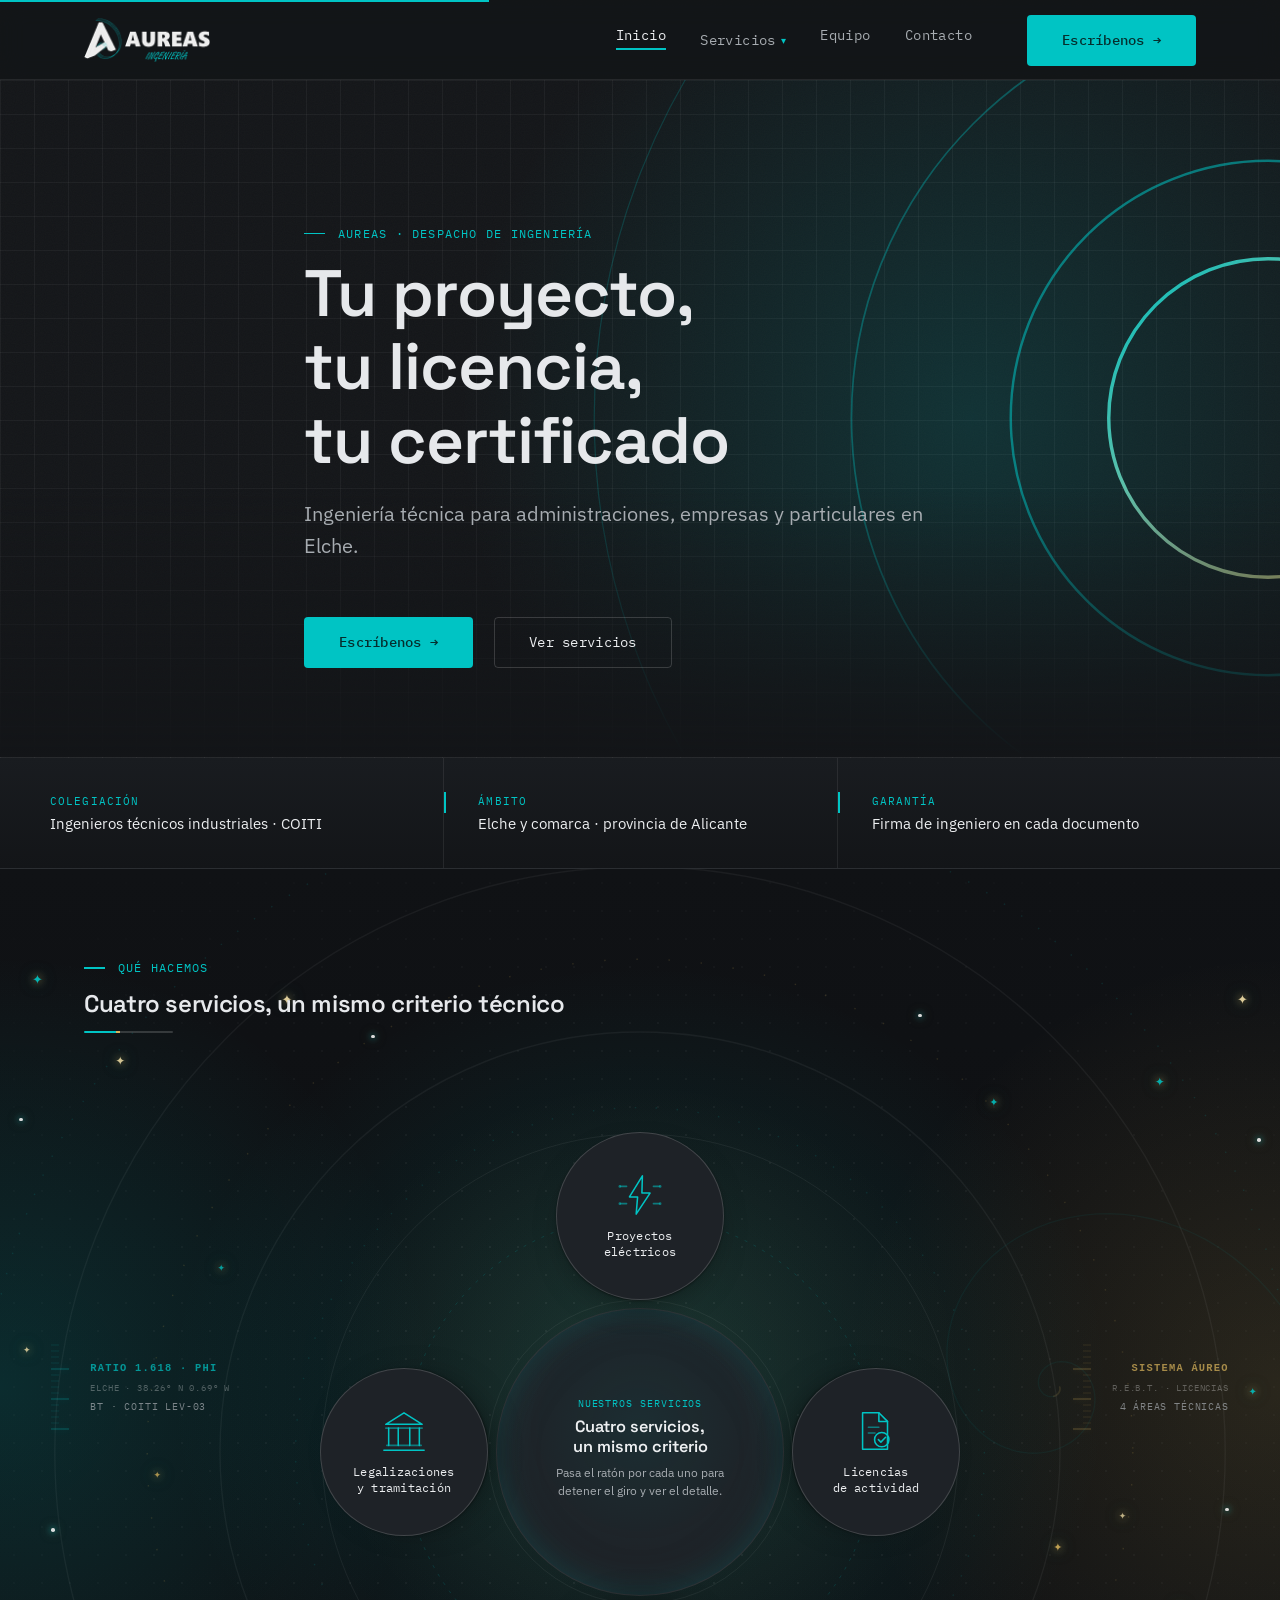
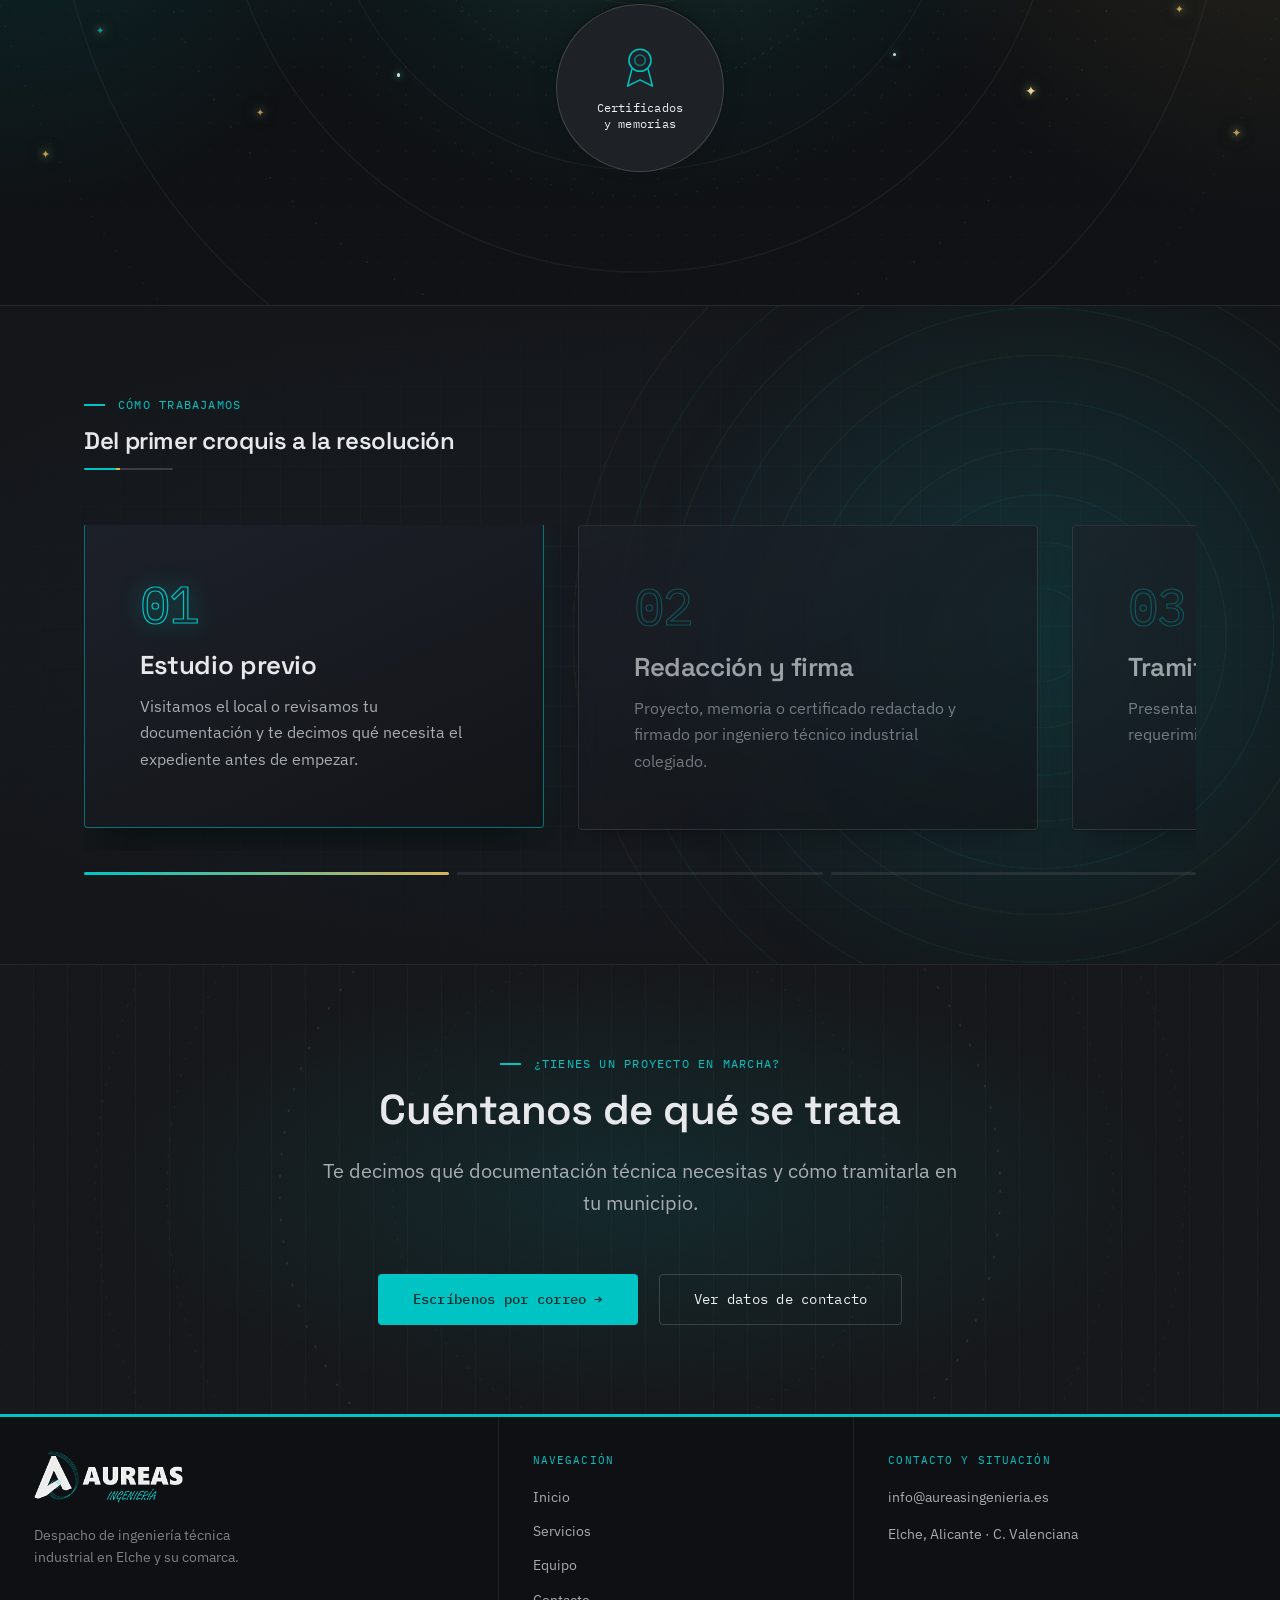
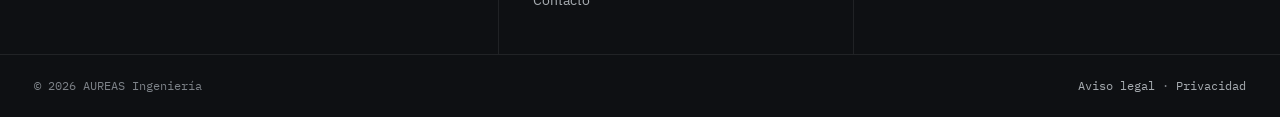
==== commit 0de2cc7a: "Add files via upload" ====
--- a/index.html
+++ b/index.html
@@ -29,7 +29,7 @@
 <link rel="preconnect" href="https://fonts.gstatic.com" crossorigin>
 <link rel="stylesheet" href="https://fonts.googleapis.com/css2?family=Space+Grotesk:wght@500;600;700&family=IBM+Plex+Sans:wght@400;500;600&family=IBM+Plex+Mono:wght@400;500&display=swap">
 <link rel="preload" as="image" href="/assets/img/logo-aureas-light.png">
-<link rel="stylesheet" href="/assets/css/styles.css?v=4.0">
+<link rel="stylesheet" href="/assets/css/styles.css?v=4.1">
 <script type="application/ld+json">
 {
   "@context": "https://schema.org",
@@ -154,13 +154,83 @@
     </div>
   </div>
 
-  <section class="section">
+  <section class="section section--galaxy">
     <svg class="bg-spiral" viewBox="0 0 800 800" aria-hidden="true">
       <g class="spin">
         <path class="spiral-eye" d="M406.0,400.0 L406.1,400.4 L406.2,400.9 L406.3,401.3 L406.3,401.8 L406.3,402.3 L406.2,402.8 L406.2,403.3 L406.0,403.8 L405.9,404.3 L405.7,404.8 L405.5,405.3 L405.2,405.8 L404.9,406.2 L404.5,406.7 L404.1,407.2 L403.7,407.6 L403.2,408.0 L402.7,408.4 L402.2,408.7 L401.6,409.1 L401.0,409.4 L400.3,409.6 L399.7,409.8"/>
         <path d="M400.3,409.6 L399.7,409.8 L399.0,410.0 L398.2,410.1 L397.5,410.2 L396.7,410.2 L395.9,410.1 L395.1,410.0 L394.3,409.9 L393.5,409.7 L392.7,409.4 L391.9,409.0 L391.1,408.6 L390.3,408.2 L389.5,407.6 L388.8,407.0 L388.1,406.3 L387.4,405.6 L386.7,404.8 L386.1,404.0 L385.6,403.1 L385.1,402.1 L384.7,401.1 L384.3,400.0 L384.0,398.9 L383.8,397.7 L383.6,396.5 L383.6,395.3 L383.6,394.0 L383.7,392.7 L383.9,391.4 L384.2,390.1 L384.6,388.8 L385.1,387.5 L385.7,386.2 L386.4,384.9 L387.2,383.7 L388.1,382.4 L389.2,381.3 L390.3,380.1 L391.5,379.0 L392.9,378.0 L394.3,377.1 L395.8,376.3 L397.4,375.5 L399.1,374.9 L400.9,374.3 L402.7,373.9 L404.7,373.6 L406.6,373.4 L408.6,373.4 L410.7,373.5 L412.8,373.7 L414.9,374.2 L417.0,374.7 L419.2,375.5 L421.3,376.4 L423.4,377.4 L425.4,378.7 L427.4,380.1 L429.4,381.6 L431.3,383.4 L433.0,385.3 L434.7,387.4 L436.3,389.6 L437.7,392.0 L439.0,394.5 L440.2,397.2 L441.1,400.0 L441.9,402.9 L442.5,406.0 L442.9,409.1 L443.1,412.3 L443.0,415.7 L442.7,419.0 L442.2,422.4 L441.4,425.9 L440.3,429.3 L439.0,432.7 L437.4,436.1 L435.6,439.5 L433.4,442.8 L431.0,446.0 L428.3,449.1 L425.4,452.0 L422.2,454.8 L418.7,457.5 L414.9,459.9 L411.0,462.1 L406.7,464.1 L402.3,465.8 L397.7,467.2 L392.8,468.3 L387.8,469.1 L382.7,469.6 L377.4,469.7 L372.0,469.4 L366.5,468.7 L360.9,467.7 L355.4,466.2 L349.8,464.2 L344.3,461.9 L338.8,459.1 L333.4,455.9 L328.1,452.2 L323.1,448.1 L318.2,443.5 L313.5,438.5 L309.1,433.1 L305.0,427.2 L301.2,421.0 L297.8,414.4 L294.9,407.4 L292.3,400.0 L290.3,392.3 L288.7,384.4 L287.7,376.1 L287.3,367.7 L287.4,359.0 L288.2,350.2 L289.6,341.3 L291.7,332.3 L294.4,323.3 L297.9,314.3 L302.0,305.4 L306.9,296.6 L312.5,288.0 L318.8,279.6 L325.8,271.5 L333.5,263.7 L342.0,256.4 L351.1,249.5 L360.9,243.2 L371.3,237.4 L382.4,232.2 L394.0,227.8 L406.1,224.0 L418.8,221.1 L431.9,219.0 L445.4,217.8 L459.3,217.6 L473.4,218.3 L487.8,220.1 L502.3,222.9 L516.8,226.8 L531.4,231.8 L545.9,237.9 L560.3,245.2 L574.4,253.7 L588.1,263.3 L601.4,274.1 L614.3,286.1 L626.5,299.2 L638.0,313.4 L648.7,328.7 L658.6,345.0 L667.4,362.4 L675.2,380.8 L681.9,400.0"/>
       </g>
     </svg>
+
+    <!-- COSMOS DE ANCHO COMPLETO (100% viewport width) -->
+    <div class="orbit-cosmos" aria-hidden="true">
+      <!-- Flanco izquierdo: telemetría y escala técnica -->
+      <div class="orbit-flank orbit-flank--left">
+        <div class="orbit-ruler">
+          <span></span><span></span><span></span><span></span><span class="ruler-major"></span>
+          <span></span><span></span><span></span><span></span><span class="ruler-major"></span>
+          <span></span><span></span><span></span><span></span><span class="ruler-major"></span>
+        </div>
+        <div class="orbit-data">
+          <span class="data-tag">RATIO 1.618 · PHI</span>
+          <span class="data-sub">ELCHE · 38.26° N 0.69° W</span>
+          <span class="data-val">BT · COITI LEV-03</span>
+        </div>
+      </div>
+
+      <!-- Flanco derecho: telemetría y coordenadas angulares -->
+      <div class="orbit-flank orbit-flank--right">
+        <div class="orbit-data text-right">
+          <span class="data-tag">SISTEMA ÁUREO</span>
+          <span class="data-sub">R.E.B.T. · LICENCIAS</span>
+          <span class="data-val">4 ÁREAS TÉCNICAS</span>
+        </div>
+        <div class="orbit-ruler orbit-ruler--rev">
+          <span></span><span></span><span></span><span></span><span class="ruler-major"></span>
+          <span></span><span></span><span></span><span></span><span class="ruler-major"></span>
+          <span></span><span></span><span></span><span></span><span class="ruler-major"></span>
+        </div>
+      </div>
+
+      <!-- Constelaciones y estrellas en todo el ancho -->
+      <span class="star star--edge-left-1">✦</span>
+      <span class="star star--edge-left-2">✦</span>
+      <span class="star star--edge-left-3">✦</span>
+      <span class="star star--mid-left-1">✦</span>
+      <span class="star star--mid-left-2">✦</span>
+      <span class="star star--mid-left-3">✦</span>
+      <span class="star star--1">✦</span>
+      <span class="star star--2">✦</span>
+      <span class="star star--3">✦</span>
+      <span class="star star--4">✦</span>
+      <span class="star star--5">✦</span>
+      <span class="star star--6">✦</span>
+      <span class="star star--mid-right-1">✦</span>
+      <span class="star star--mid-right-2">✦</span>
+      <span class="star star--mid-right-3">✦</span>
+      <span class="star star--edge-right-1">✦</span>
+      <span class="star star--edge-right-2">✦</span>
+      <span class="star star--edge-right-3">✦</span>
+
+      <!-- Micro puntos luminosos -->
+      <span class="star star--dot dot--edge-left-1"></span>
+      <span class="star star--dot dot--edge-left-2"></span>
+      <span class="star star--dot dot--1"></span>
+      <span class="star star--dot dot--2"></span>
+      <span class="star star--dot dot--3"></span>
+      <span class="star star--dot dot--4"></span>
+      <span class="star star--dot dot--edge-right-1"></span>
+      <span class="star star--dot dot--edge-right-2"></span>
+
+      <!-- Estrellas fugaces sincronizadas con el destello áureo -->
+      <span class="shooting-star shooting-star--1"></span>
+      <span class="shooting-star shooting-star--2"></span>
+      <span class="shooting-star shooting-star--3"></span>
+      <span class="shooting-star shooting-star--4"></span>
+      <span class="shooting-star shooting-star--wide-left"></span>
+      <span class="shooting-star shooting-star--wide-right"></span>
+    </div>
+
     <div class="container">
       <div class="section__head reveal">
         <p class="eyebrow">Qué hacemos</p>
@@ -168,60 +238,6 @@
       </div>
       <div class="reveal">
         <div class="orbit-stage">
-          <div class="orbit-cosmos" aria-hidden="true">
-            <!-- Flanco izquierdo: telemetría y escala técnica -->
-            <div class="orbit-flank orbit-flank--left">
-              <div class="orbit-ruler">
-                <span></span><span></span><span></span><span></span><span class="ruler-major"></span>
-                <span></span><span></span><span></span><span></span><span class="ruler-major"></span>
-                <span></span><span></span><span></span><span></span><span class="ruler-major"></span>
-              </div>
-              <div class="orbit-data">
-                <span class="data-tag">RATIO 1.618 · PHI</span>
-                <span class="data-sub">ELCHE · 38.26° N 0.69° W</span>
-                <span class="data-val">BT · COITI LEV-03</span>
-              </div>
-            </div>
-
-            <!-- Flanco derecho: telemetría y coordenadas angulares -->
-            <div class="orbit-flank orbit-flank--right">
-              <div class="orbit-data text-right">
-                <span class="data-tag">SISTEMA ÁUREO</span>
-                <span class="data-sub">R.E.B.T. · LICENCIAS</span>
-                <span class="data-val">4 ÁREAS TÉCNICAS</span>
-              </div>
-              <div class="orbit-ruler orbit-ruler--rev">
-                <span></span><span></span><span></span><span></span><span class="ruler-major"></span>
-                <span></span><span></span><span></span><span></span><span class="ruler-major"></span>
-                <span></span><span></span><span></span><span></span><span class="ruler-major"></span>
-              </div>
-            </div>
-
-            <!-- Estrellas fijas titilantes en todo el ancho -->
-            <span class="star star--far-left-top">✦</span>
-            <span class="star star--far-left-mid">✦</span>
-            <span class="star star--far-left-bot">✦</span>
-            <span class="star star--far-right-top">✦</span>
-            <span class="star star--far-right-mid">✦</span>
-            <span class="star star--far-right-bot">✦</span>
-            <span class="star star--1">✦</span>
-            <span class="star star--2">✦</span>
-            <span class="star star--3">✦</span>
-            <span class="star star--4">✦</span>
-            <span class="star star--5">✦</span>
-            <span class="star star--6">✦</span>
-            <span class="star star--dot dot--far-left"></span>
-            <span class="star star--dot dot--far-right"></span>
-            <span class="star star--dot dot--1"></span>
-            <span class="star star--dot dot--2"></span>
-            <span class="star star--dot dot--3"></span>
-            <span class="star star--dot dot--4"></span>
-            <!-- Estrellas fugaces sincronizadas con el destello áureo -->
-            <span class="shooting-star shooting-star--1"></span>
-            <span class="shooting-star shooting-star--2"></span>
-            <span class="shooting-star shooting-star--3"></span>
-            <span class="shooting-star shooting-star--4"></span>
-          </div>
       <svg class="orbit-stage__deco" viewBox="0 0 1000 1000" aria-hidden="true">
         <g class="deco-spin">
           <circle class="deco-dash" cx="500" cy="500" r="470"/>
@@ -410,6 +426,6 @@
     <span><a href="/aviso-legal/">Aviso legal</a> · <a href="/privacidad/">Privacidad</a></span>
   </div>
 </footer>
-<script src="/assets/js/main.js?v=4.0"></script>
+<script src="/assets/js/main.js?v=4.1"></script>
 </body>
 </html>
--- a/assets/css/styles.css
+++ b/assets/css/styles.css
@@ -1254,34 +1254,15 @@
 
 /* ============ ESCENARIO DE LA ÓRBITA ============ */
 .orbit-stage{
-  position:relative;padding-block:var(--sp-5);
+  position:relative;
+  padding-block:var(--sp-4);
   isolation:isolate;
-  overflow:hidden;
-  clip-path:inset(0);
-  -webkit-clip-path:inset(0);
 }
 @media (max-width:760px){
-  .orbit-stage{padding-block:var(--sp-4)}
+  .orbit-stage{padding-block:var(--sp-3)}
   .orbit-stage__deco{
     width:min(94vw,380px);
   }
-}
-.orbit-stage::before{
-  content:'';position:absolute;inset:-10% -20%;z-index:-2;pointer-events:none;
-  background:
-    radial-gradient(ellipse 46% 52% at 50% 50%,rgba(0,196,196,.12),transparent 68%),
-    radial-gradient(ellipse 30% 34% at 50% 50%,rgba(217,180,91,.07),transparent 70%),
-    radial-gradient(ellipse 35% 60% at 2% 50%,rgba(0,196,196,.13),transparent 74%),
-    radial-gradient(ellipse 35% 60% at 98% 50%,rgba(217,180,91,.10),transparent 74%);
-  animation:stage-breathe 12s ease-in-out infinite;
-}
-@keyframes stage-breathe{0%,100%{opacity:.6}50%{opacity:1}}
-.orbit-stage::after{
-  content:'';position:absolute;inset:0;z-index:-2;pointer-events:none;
-  background-image:radial-gradient(rgba(255,255,255,.055) 1px,transparent 1px);
-  background-size:26px 26px;
-  -webkit-mask-image:radial-gradient(ellipse 55% 60% at 50% 50%,#000 20%,transparent 78%);
-  mask-image:radial-gradient(ellipse 55% 60% at 50% 50%,#000 20%,transparent 78%);
 }
 .orbit-stage__deco{
   position:absolute;top:50%;left:50%;z-index:-1;
@@ -1300,23 +1281,58 @@
   transform-origin:500px 500px;transform-box:view-box;
   animation:orbit-spin 260s linear infinite reverse;
 }
-@media (prefers-reduced-motion:reduce){
-  .orbit-stage::before{animation:none}
-  .orbit-stage__deco .deco-spin,.orbit-stage__deco .deco-spin-rev{animation:none}
-  .star, .star--dot, .shooting-star{animation:none!important;opacity:.35}
-  .shooting-star{display:none}
-}
-
-/* ============ COSMOS & ESTRELLAS EN LA ÓRBITA ============ */
+
+/* ============ SECCIÓN GALAXIA DE ANCHO COMPLETO ============ */
+.section--galaxy{
+  position:relative;
+  overflow:hidden;
+  background:linear-gradient(180deg, #101215 0%, #0d0f12 50%, #101215 100%);
+  padding-block:var(--sp-6);
+}
+
+.section--galaxy::before{
+  content:'';
+  position:absolute;
+  inset:0;
+  z-index:0;
+  pointer-events:none;
+  background:
+    radial-gradient(ellipse 54% 60% at 50% 50%, rgba(0,196,196,.15) 0%, transparent 68%),
+    radial-gradient(ellipse 36% 42% at 50% 50%, rgba(217,180,91,.10) 0%, transparent 70%),
+    radial-gradient(circle 600px at 0% 50%, rgba(0,196,196,.16) 0%, transparent 72%),
+    radial-gradient(circle 600px at 100% 50%, rgba(217,180,91,.14) 0%, transparent 72%);
+  animation:stage-breathe 12s ease-in-out infinite;
+}
+
+.section--galaxy::after{
+  content:'';
+  position:absolute;
+  inset:0;
+  z-index:0;
+  pointer-events:none;
+  background-image:radial-gradient(rgba(255,255,255,.055) 1px, transparent 1px);
+  background-size:28px 28px;
+  -webkit-mask-image:radial-gradient(ellipse 80% 75% at 50% 50%, #000 20%, transparent 92%);
+  mask-image:radial-gradient(ellipse 80% 75% at 50% 50%, #000 20%, transparent 92%);
+}
+
+.section--galaxy .container{
+  position:relative;
+  z-index:2;
+}
+
+/* Cosmos y Estrellas extendidas a toda la franja (100% viewport width) */
 .orbit-cosmos{
   position:absolute;
   inset:0;
+  width:100%;
+  height:100%;
   pointer-events:none;
-  z-index:-1;
+  z-index:1;
   overflow:hidden;
 }
 
-/* Flancos laterales de telemetría técnica */
+/* Flancos laterales de telemetría técnica anclados a los extremos */
 .orbit-flank{
   position:absolute;
   top:50%;
@@ -1326,11 +1342,11 @@
   gap:var(--sp-3);
   pointer-events:none;
   user-select:none;
-  opacity:.65;
+  opacity:.72;
   transition:opacity .3s var(--ease);
 }
-.orbit-flank--left{left:clamp(12px, 3.5vw, 64px)}
-.orbit-flank--right{right:clamp(12px, 3.5vw, 64px);flex-direction:row-reverse}
+.orbit-flank--left{left:clamp(20px, 4vw, 100px)}
+.orbit-flank--right{right:clamp(20px, 4vw, 100px);flex-direction:row-reverse}
 
 .orbit-ruler{
   display:flex;
@@ -1387,7 +1403,7 @@
   .orbit-flank{display:none}
 }
 
-/* Estrellas titilantes */
+/* Estrellas titilantes distribuidas por TODO el ancho de la franja (0% a 100%) */
 .star{
   position:absolute;
   color:rgba(217,180,91,0.75);
@@ -1397,21 +1413,36 @@
   animation:star-twinkle 4s ease-in-out infinite alternate;
   user-select:none;
 }
-.star--far-left-top{top:8%;left:4%;font-size:12px;color:rgba(0,196,196,.85);animation-delay:1.5s}
-.star--far-left-mid{top:52%;left:3%;font-size:9px;color:rgba(242,223,167,.8);animation-delay:.3s}
-.star--far-left-bot{bottom:12%;left:5%;font-size:11px;color:rgba(217,180,91,.85);animation-delay:2.7s}
-
-.star--far-right-top{top:10%;right:4%;font-size:13px;color:rgba(242,223,167,.9);animation-delay:.9s}
-.star--far-right-mid{top:48%;right:3%;font-size:10px;color:rgba(0,196,196,.85);animation-delay:2.2s}
-.star--far-right-bot{bottom:14%;right:5%;font-size:12px;color:rgba(217,180,91,.8);animation-delay:1.7s}
-
-.star--1{top:14%;left:16%;font-size:13px;color:rgba(242,223,167,0.9);animation-delay:0s}
-.star--2{top:24%;right:15%;font-size:11px;color:rgba(0,196,196,0.85);animation-delay:1.3s}
-.star--3{bottom:20%;left:14%;font-size:10px;color:rgba(217,180,91,0.8);animation-delay:2.1s}
-.star--4{bottom:22%;right:12%;font-size:14px;color:rgba(242,223,167,0.95);animation-delay:0.7s}
-.star--5{top:42%;left:9%;font-size:9px;color:rgba(0,196,196,0.75);animation-delay:2.8s}
-.star--6{bottom:38%;right:9%;font-size:11px;color:rgba(217,180,91,0.85);animation-delay:1.9s}
-
+
+/* Extremo izquierdo */
+.star--edge-left-1{top:10%;left:2.5%;font-size:13px;color:rgba(0,196,196,.9);animation-delay:.4s}
+.star--edge-left-2{top:46%;left:1.8%;font-size:9px;color:rgba(242,223,167,.8);animation-delay:1.8s}
+.star--edge-left-3{bottom:14%;left:3.2%;font-size:11px;color:rgba(217,180,91,.85);animation-delay:2.9s}
+
+/* Flanco izquierdo intermedio */
+.star--mid-left-1{top:18%;left:9%;font-size:12px;color:rgba(242,223,167,.85);animation-delay:1.4s}
+.star--mid-left-2{bottom:26%;left:7.5%;font-size:10px;color:rgba(0,196,196,.75);animation-delay:.6s}
+.star--mid-left-3{top:58%;left:12%;font-size:9px;color:rgba(217,180,91,.75);animation-delay:2.2s}
+
+/* Zona central */
+.star--1{top:12%;left:22%;font-size:13px;color:rgba(242,223,167,0.9);animation-delay:0s}
+.star--2{top:22%;right:22%;font-size:11px;color:rgba(0,196,196,0.85);animation-delay:1.3s}
+.star--3{bottom:18%;left:20%;font-size:10px;color:rgba(217,180,91,0.8);animation-delay:2.1s}
+.star--4{bottom:20%;right:19%;font-size:14px;color:rgba(242,223,167,0.95);animation-delay:0.7s}
+.star--5{top:38%;left:17%;font-size:9px;color:rgba(0,196,196,0.75);animation-delay:2.8s}
+.star--6{bottom:34%;right:17%;font-size:11px;color:rgba(217,180,91,0.85);animation-delay:1.9s}
+
+/* Flanco derecho intermedio */
+.star--mid-right-1{top:20%;right:9%;font-size:12px;color:rgba(0,196,196,.85);animation-delay:2.1s}
+.star--mid-right-2{bottom:28%;right:7.5%;font-size:11px;color:rgba(217,180,91,.85);animation-delay:1.7s}
+.star--mid-right-3{top:62%;right:12%;font-size:9px;color:rgba(242,223,167,.75);animation-delay:.9s}
+
+/* Extremo derecho */
+.star--edge-right-1{top:12%;right:2.5%;font-size:13px;color:rgba(242,223,167,.9);animation-delay:1.1s}
+.star--edge-right-2{top:50%;right:1.8%;font-size:10px;color:rgba(0,196,196,.85);animation-delay:2.5s}
+.star--edge-right-3{bottom:16%;right:3%;font-size:12px;color:rgba(217,180,91,.8);animation-delay:.8s}
+
+/* Puntos luminosos */
 .star--dot{
   position:absolute;
   width:3.5px;height:3.5px;
@@ -1419,12 +1450,14 @@
   background:rgba(255,255,255,0.85);
   box-shadow:0 0 6px rgba(0,196,196,0.85), 0 0 12px rgba(242,223,167,0.5);
 }
-.dot--far-left{top:32%;left:5%;animation:star-twinkle 3.5s ease-in-out infinite alternate;animation-delay:1.9s}
-.dot--far-right{bottom:32%;right:5%;animation:star-twinkle 4.2s ease-in-out infinite alternate;animation-delay:.8s}
-.dot--1{top:19%;left:28%;animation:star-twinkle 3.2s ease-in-out infinite alternate;animation-delay:.5s}
-.dot--2{top:16%;right:26%;animation:star-twinkle 4.5s ease-in-out infinite alternate;animation-delay:1.8s}
-.dot--3{bottom:15%;left:25%;animation:star-twinkle 3.8s ease-in-out infinite alternate;animation-delay:2.4s}
-.dot--4{bottom:14%;right:24%;animation:star-twinkle 4.1s ease-in-out infinite alternate;animation-delay:1.1s}
+.dot--edge-left-1{top:24%;left:1.5%;animation:star-twinkle 3.5s ease-in-out infinite alternate;animation-delay:1.9s}
+.dot--edge-left-2{bottom:36%;left:4%;animation:star-twinkle 4.2s ease-in-out infinite alternate;animation-delay:.8s}
+.dot--1{top:16%;left:29%;animation:star-twinkle 3.2s ease-in-out infinite alternate;animation-delay:.5s}
+.dot--2{top:14%;right:28%;animation:star-twinkle 4.5s ease-in-out infinite alternate;animation-delay:1.8s}
+.dot--3{bottom:22%;left:31%;animation:star-twinkle 3.8s ease-in-out infinite alternate;animation-delay:2.4s}
+.dot--4{bottom:24%;right:30%;animation:star-twinkle 4.1s ease-in-out infinite alternate;animation-delay:1.1s}
+.dot--edge-right-1{top:26%;right:1.5%;animation:star-twinkle 3.6s ease-in-out infinite alternate;animation-delay:2.1s}
+.dot--edge-right-2{bottom:38%;right:4%;animation:star-twinkle 4.4s ease-in-out infinite alternate;animation-delay:1.3s}
 
 @keyframes star-twinkle{
   0%{opacity:.25;transform:scale(0.85)}
@@ -1432,7 +1465,7 @@
   100%{opacity:.35;transform:scale(0.9)}
 }
 
-/* Estrellas fugaces sincronizadas con el ciclo del destello áureo (8.5s) */
+/* Estrellas fugaces sincronizadas */
 .shooting-star{
   position:absolute;
   height:2px;
@@ -1490,7 +1523,7 @@
   100%{opacity:0;transform:translate(-120px, 90px) rotate(-38deg) scaleX(1.2)}
 }
 
-/* Estrella fugaz 4: cruza el flanco izquierdo lejano */
+/* Estrella fugaz 4: cruza el flanco izquierdo */
 .shooting-star--4{
   top:28%;
   left:8%;
@@ -1504,6 +1537,44 @@
   2%{opacity:1;transform:translate(-40px, 30px) rotate(-32deg) scaleX(1)}
   6.5%{opacity:0;transform:translate(-110px, 80px) rotate(-32deg) scaleX(1.3)}
   100%{opacity:0;transform:translate(-110px, 80px) rotate(-32deg) scaleX(1.3)}
+}
+
+/* Estrella fugaz 5: extremo izquierdo panorámico */
+.shooting-star--wide-left{
+  top:8%;
+  left:2%;
+  width:180px;
+  transform:rotate(-30deg);
+  animation:shooting-wide-l 8.5s var(--ease) infinite;
+  animation-delay:4.8s;
+}
+@keyframes shooting-wide-l{
+  0%{opacity:0;transform:translate(0, 0) rotate(-30deg) scaleX(0.1)}
+  2%{opacity:1;transform:translate(-60px, 35px) rotate(-30deg) scaleX(1)}
+  6.5%{opacity:0;transform:translate(-150px, 85px) rotate(-30deg) scaleX(1.4)}
+  100%{opacity:0;transform:translate(-150px, 85px) rotate(-30deg) scaleX(1.4)}
+}
+
+/* Estrella fugaz 6: extremo derecho panorámico */
+.shooting-star--wide-right{
+  top:55%;
+  right:3%;
+  width:170px;
+  transform:rotate(-45deg);
+  animation:shooting-wide-r 8.5s var(--ease) infinite;
+  animation-delay:6.0s;
+}
+@keyframes shooting-wide-r{
+  0%{opacity:0;transform:translate(0, 0) rotate(-45deg) scaleX(0.1)}
+  2%{opacity:1;transform:translate(-55px, 55px) rotate(-45deg) scaleX(1)}
+  6.5%{opacity:0;transform:translate(-140px, 140px) rotate(-45deg) scaleX(1.3)}
+  100%{opacity:0;transform:translate(-140px, 140px) rotate(-45deg) scaleX(1.3)}
+}
+
+@media (prefers-reduced-motion:reduce){
+  .section--galaxy::before{animation:none}
+  .star, .star--dot, .shooting-star{animation:none!important;opacity:.35}
+  .shooting-star{display:none}
 }
 
 /* ============ CABECERA DE PÁGINAS SECUNDARIAS ============ */
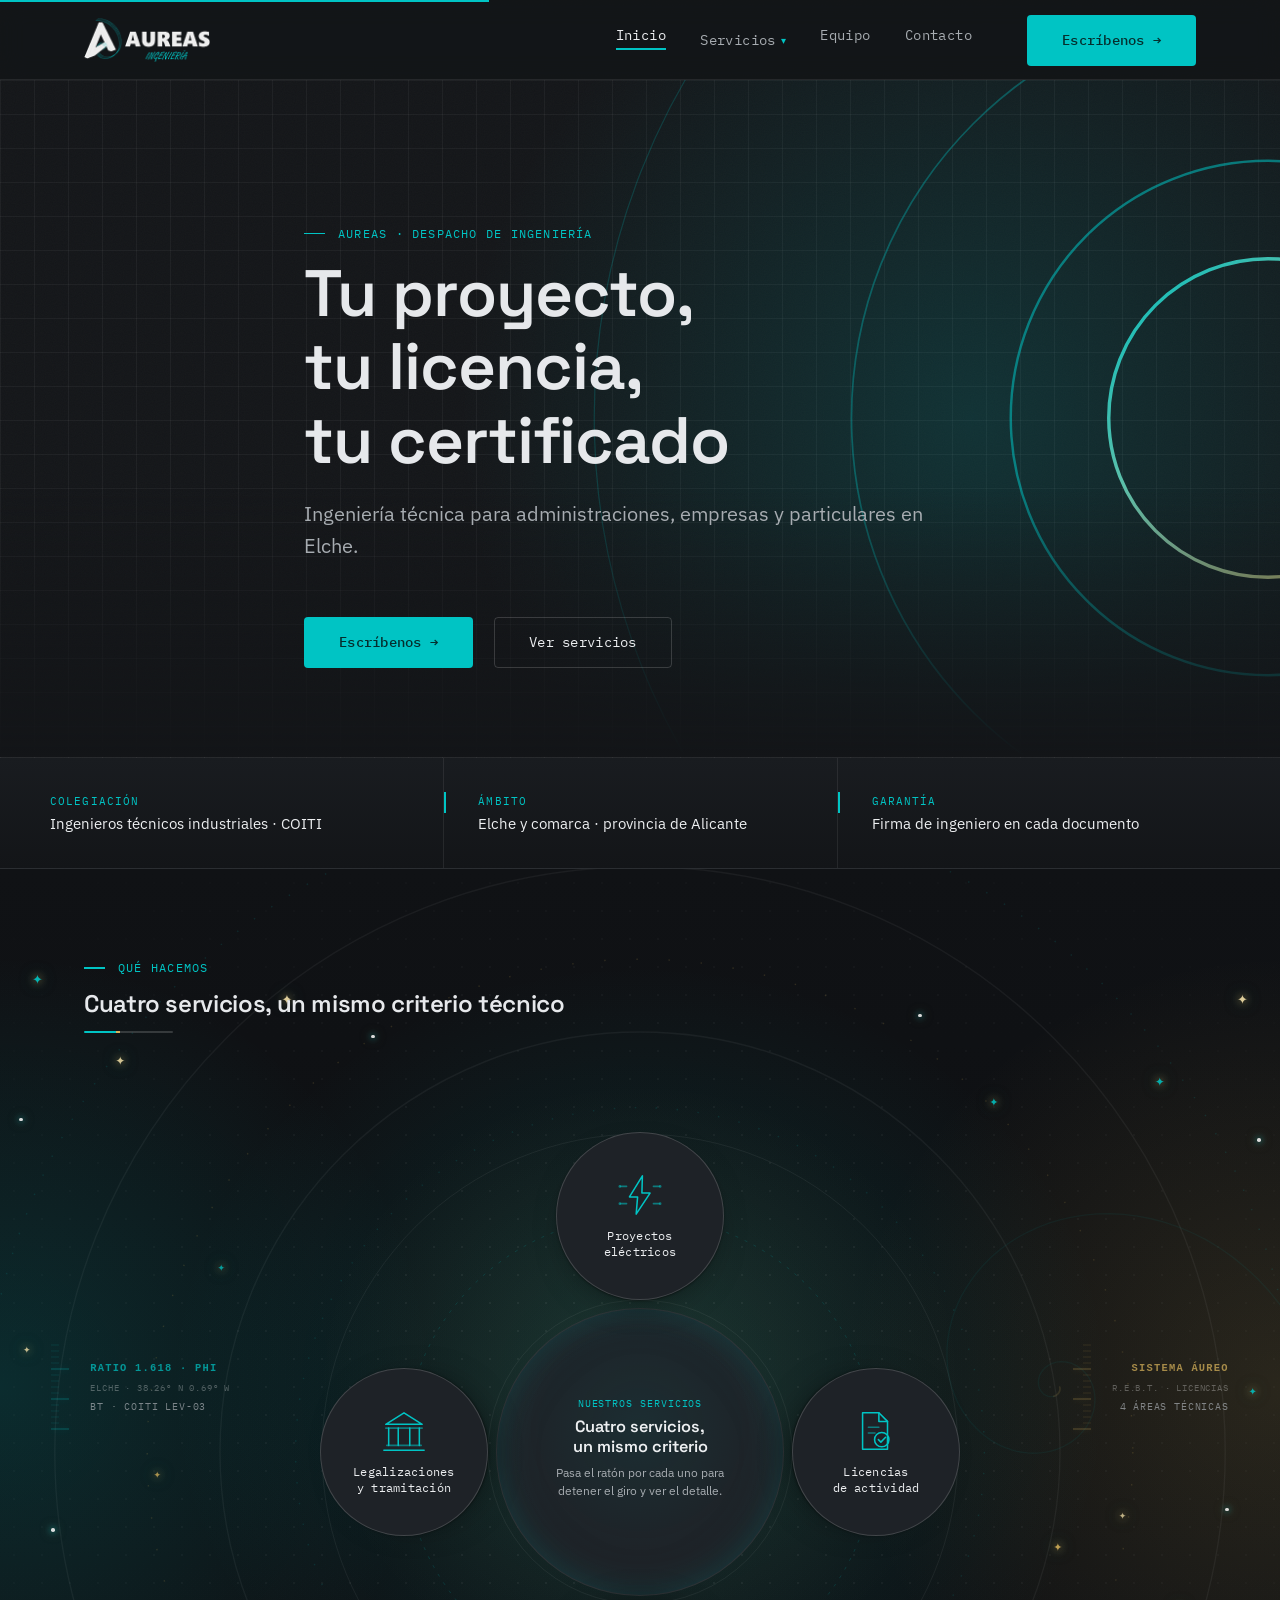
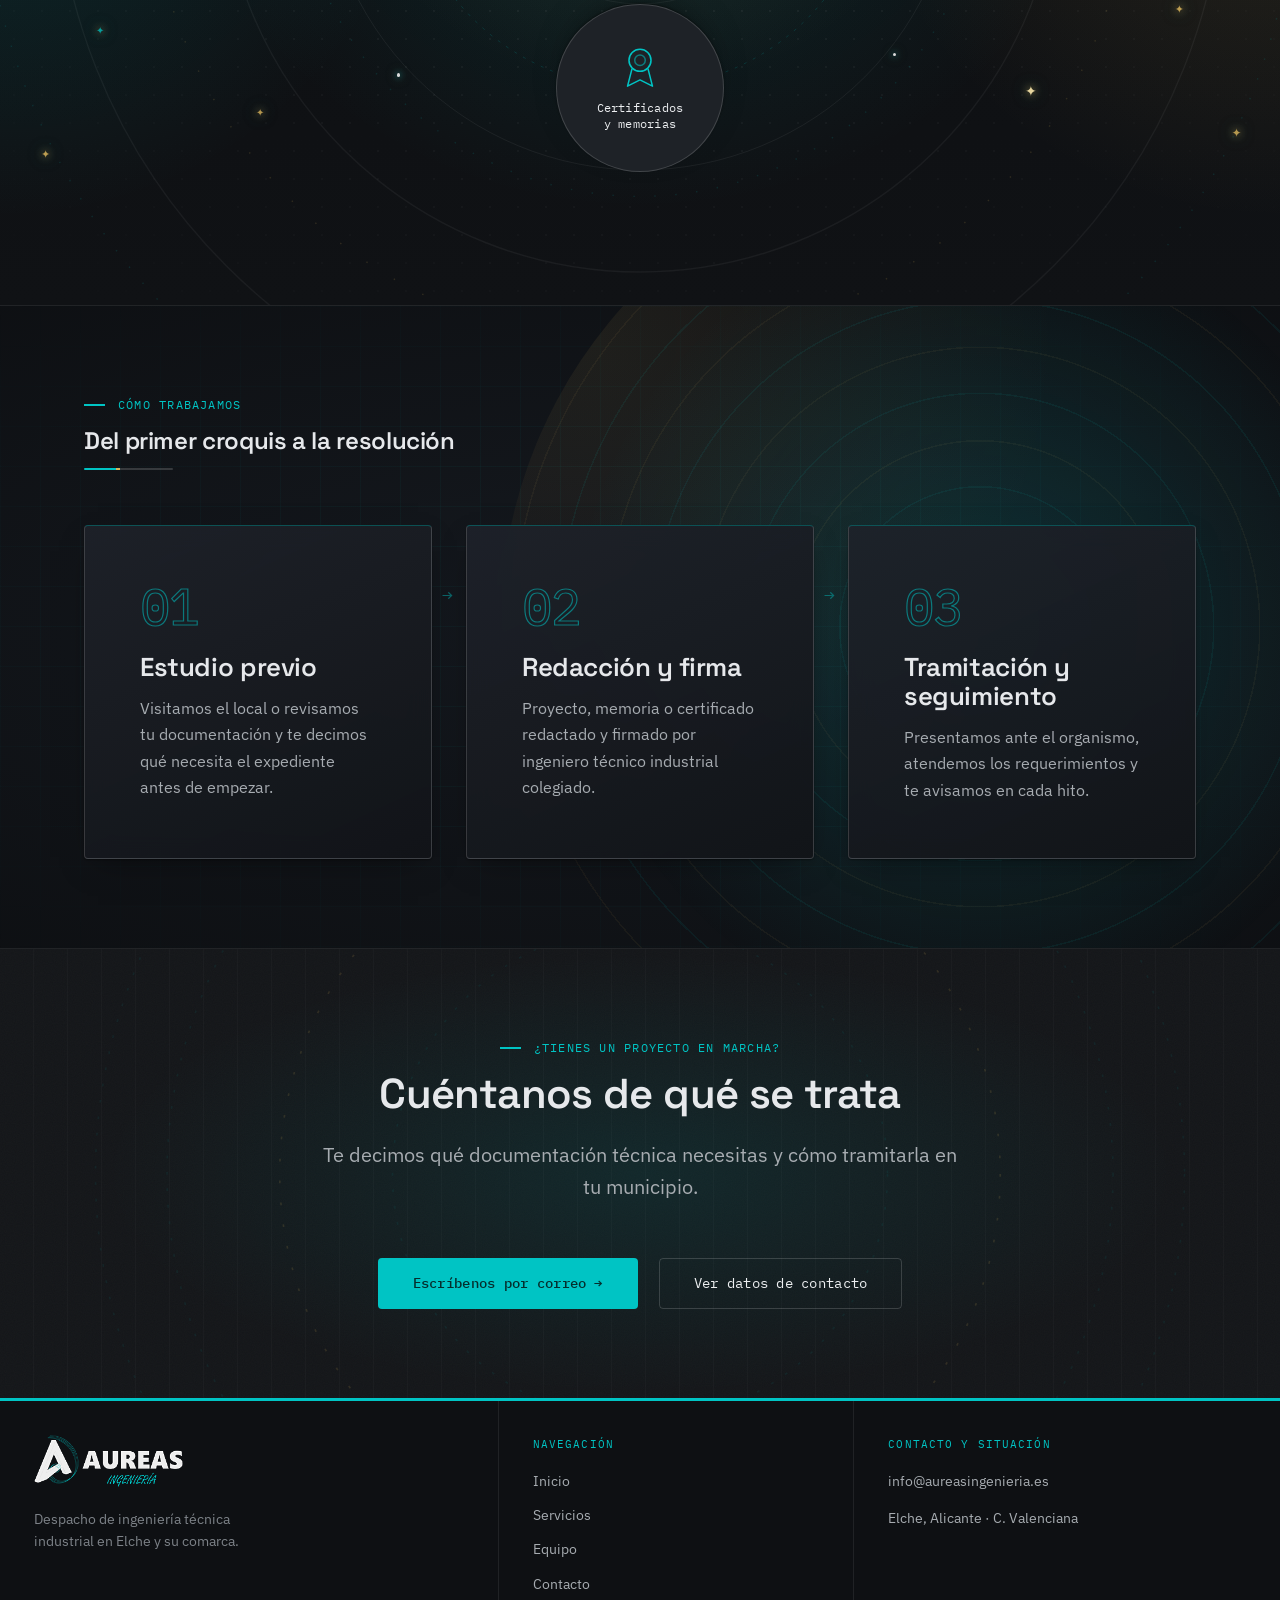
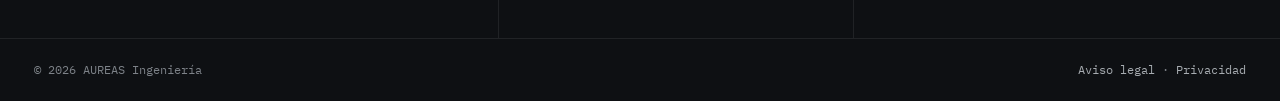
==== commit 102dd633: "Add files via upload" ====
--- a/index.html
+++ b/index.html
@@ -29,7 +29,7 @@
 <link rel="preconnect" href="https://fonts.gstatic.com" crossorigin>
 <link rel="stylesheet" href="https://fonts.googleapis.com/css2?family=Space+Grotesk:wght@500;600;700&family=IBM+Plex+Sans:wght@400;500;600&family=IBM+Plex+Mono:wght@400;500&display=swap">
 <link rel="preload" as="image" href="/assets/img/logo-aureas-light.png">
-<link rel="stylesheet" href="/assets/css/styles.css?v=4.1">
+<link rel="stylesheet" href="/assets/css/styles.css?v=4.2">
 <script type="application/ld+json">
 {
   "@context": "https://schema.org",
@@ -426,6 +426,6 @@
     <span><a href="/aviso-legal/">Aviso legal</a> · <a href="/privacidad/">Privacidad</a></span>
   </div>
 </footer>
-<script src="/assets/js/main.js?v=4.1"></script>
+<script src="/assets/js/main.js?v=4.2"></script>
 </body>
 </html>
--- a/assets/css/styles.css
+++ b/assets/css/styles.css
@@ -412,7 +412,7 @@
   overflow:hidden;
   clip-path:inset(0);
   -webkit-clip-path:inset(0);
-  background:radial-gradient(ellipse 85% 65% at 50% 50%, #181c22 0%, var(--bg) 100%);
+  background:radial-gradient(ellipse 90% 70% at 50% 50%, #15191f 0%, #0d0f12 100%);
   border-block:1px solid var(--line);
 }
 .section--mist::before{
@@ -421,8 +421,8 @@
     linear-gradient(rgba(0,196,196,.045) 1px, transparent 1px),
     linear-gradient(90deg, rgba(0,196,196,.045) 1px, transparent 1px);
   background-size:40px 40px;
-  -webkit-mask-image:radial-gradient(ellipse 80% 70% at 50% 50%, #000 35%, transparent 88%);
-  mask-image:radial-gradient(ellipse 80% 70% at 50% 50%, #000 35%, transparent 88%);
+  -webkit-mask-image:radial-gradient(ellipse 85% 75% at 50% 50%, #000 35%, transparent 90%);
+  mask-image:radial-gradient(ellipse 85% 75% at 50% 50%, #000 35%, transparent 90%);
   animation:mesh-pulse 14s ease-in-out infinite alternate;
 }
 @keyframes mesh-pulse{
@@ -430,12 +430,13 @@
   100%{opacity:.95;transform:scale(1.02)}
 }
 .section--mist::after{
-  content:'';position:absolute;top:50%;right:-240px;
+  content:'';position:absolute;top:50%;right:-180px;
   width:960px;height:960px;border-radius:50%;
   transform:translateY(-50%);
   background:
-    radial-gradient(circle at center, rgba(0,196,196,.14) 0%, transparent 60%),
-    repeating-radial-gradient(circle at center, transparent 0 46px, rgba(0,196,196,.06) 46px 47.5px, transparent 47.5px 92px, rgba(217,180,91,.045) 92px 93.5px);
+    radial-gradient(circle at center, rgba(0,196,196,.16) 0%, transparent 60%),
+    radial-gradient(circle at 10% 20%, rgba(217,180,91,.08) 0%, transparent 40%),
+    repeating-radial-gradient(circle at center, transparent 0 46px, rgba(0,196,196,.07) 46px 47.5px, transparent 47.5px 92px, rgba(217,180,91,.055) 92px 93.5px);
   pointer-events:none;
   animation:rings-breathe 14s ease-in-out infinite;
 }
@@ -453,7 +454,7 @@
     right:-40px;
     width:min(75vw,300px);
     height:min(75vw,300px);
-    opacity:.3;
+    opacity:.35;
   }
 }
 
@@ -1105,73 +1106,122 @@
 }
 
 /* =========================================================
-   PROCESO — carrusel horizontal deslizable
+   PROCESO — cuadrícula en escritorio / deslizable en móvil
    ========================================================= */
 .seq{position:relative}
-.seq__track{
-  display:flex;gap:var(--sp-4);
-  overflow-x:auto;scroll-snap-type:x mandatory;
-  scroll-behavior:smooth;
-  padding-bottom:var(--sp-3);
-  scrollbar-width:none;-ms-overflow-style:none;
-}
-.seq__track::-webkit-scrollbar{display:none}
-.seq__slide{
-  flex:0 0 min(100%,460px);
-  scroll-snap-align:start;
-  background:linear-gradient(155deg, rgba(30,34,42,0.92) 0%, rgba(18,20,24,0.96) 100%);
-  backdrop-filter:blur(10px);
-  -webkit-backdrop-filter:blur(10px);
-  border:1px solid var(--line-strong);
-  border-top:1px solid rgba(255,255,255,0.14);
-  border-radius:var(--radius);
-  padding:var(--sp-5);
-  box-shadow:var(--shadow-soft);
-  transition:border-color .3s var(--ease),opacity .4s var(--ease),transform .3s var(--ease),box-shadow .3s var(--ease);
-  opacity:.65;
-  position:relative;
-}
-.seq__slide.is-current{
-  opacity:1;
-  border-color:rgba(0,196,196,0.5);
-  box-shadow:0 14px 36px -12px rgba(0,0,0,0.85), 0 0 30px -8px rgba(0,196,196,0.22);
-  transform:translateY(-2px);
-}
-.seq__slide:hover{
-  opacity:1;
-  border-color:rgba(0,196,196,0.4);
-}
-.seq__slide-num{
-  font-family:var(--font-mono);font-size:3.2rem;line-height:1;
-  color:transparent;-webkit-text-stroke:1.2px rgba(0,196,196,.5);
-  margin-bottom:var(--sp-3);
-  letter-spacing:-.03em;
-  transition:color .3s var(--ease), -webkit-text-stroke .3s var(--ease), text-shadow .3s var(--ease);
-}
-.seq__slide.is-current .seq__slide-num{
-  -webkit-text-stroke:1.2px var(--turquoise);
-  text-shadow:0 0 24px rgba(0,196,196,0.45);
-}
-.seq__slide h3{font-size:var(--text-h3);margin-bottom:var(--sp-2)}
-.seq__slide p{color:var(--text-soft);margin-bottom:0;line-height:1.65}
-
-.seq__rail{display:flex;gap:var(--sp-1);margin-top:var(--sp-3)}
-.seq__dot{
-  flex:1;height:3px;border:0;padding:0;cursor:pointer;
-  background:var(--line);border-radius:2px;overflow:hidden;position:relative;
-}
-.seq__dot::after{
-  content:'';position:absolute;inset:0;width:0;
-  background:linear-gradient(90deg,var(--turquoise),var(--gold));
-}
-.seq__dot.is-current::after{width:100%;transition:width .3s var(--ease)}
-.seq__dot.is-running::after{width:100%;transition:width var(--seq-dur,6s) linear}
-.seq__hint{
-  margin-top:var(--sp-2);
-  font-family:var(--font-mono);font-size:.72rem;color:var(--text-muted);
-}
-@media (max-width:760px){
-  .seq__slide{flex-basis:86%;padding:var(--sp-4)}
+
+/* Vista Escritorio (Pantallas >= 880px): Cuadrícula fluida de 3 columnas */
+@media (min-width: 880px){
+  .seq__track{
+    display:grid;
+    grid-template-columns:repeat(3, 1fr);
+    gap:var(--sp-4);
+    overflow:visible;
+    padding-bottom:0;
+  }
+  .seq__slide{
+    flex:none;
+    opacity:1;
+    height:100%;
+    display:flex;
+    flex-direction:column;
+    background:linear-gradient(155deg, rgba(30,34,42,0.92) 0%, rgba(18,20,24,0.96) 100%);
+    backdrop-filter:blur(12px);
+    -webkit-backdrop-filter:blur(12px);
+    border:1px solid var(--line-strong);
+    border-top:1px solid rgba(0,196,196,0.35);
+    border-radius:var(--radius);
+    padding:var(--sp-5);
+    box-shadow:var(--shadow-soft);
+    position:relative;
+    transition:border-color .3s var(--ease), transform .3s var(--ease), box-shadow .3s var(--ease);
+  }
+  .seq__slide:hover{
+    transform:translateY(-5px);
+    border-color:rgba(0,196,196,0.6);
+    box-shadow:0 18px 45px -10px rgba(0,0,0,0.85), 0 0 35px -8px rgba(0,196,196,0.25);
+  }
+  .seq__slide:not(:last-child)::after{
+    content:'→';
+    position:absolute;
+    top:var(--sp-5);
+    right:calc(var(--sp-4) * -0.65);
+    font-family:var(--font-mono);
+    font-size:1.1rem;
+    color:rgba(0,196,196,0.45);
+    z-index:3;
+    pointer-events:none;
+  }
+  .seq__slide-num{
+    font-family:var(--font-mono);font-size:3.2rem;line-height:1;
+    color:transparent;-webkit-text-stroke:1.2px rgba(0,196,196,.55);
+    margin-bottom:var(--sp-3);
+    letter-spacing:-.03em;
+    transition:color .3s var(--ease), -webkit-text-stroke .3s var(--ease), text-shadow .3s var(--ease);
+  }
+  .seq__slide:hover .seq__slide-num{
+    -webkit-text-stroke:1.2px var(--turquoise);
+    text-shadow:0 0 24px rgba(0,196,196,0.55);
+  }
+  .seq__slide h3{font-size:var(--text-h3);margin-bottom:var(--sp-2)}
+  .seq__slide p{color:var(--text-soft);margin-bottom:0;line-height:1.65}
+  .seq__rail{display:none}
+}
+
+/* Vista Móvil y Tablet (< 880px): Carrusel horizontal deslizable con puntos */
+@media (max-width: 879px){
+  .seq__track{
+    display:flex;gap:var(--sp-3);
+    overflow-x:auto;scroll-snap-type:x mandatory;
+    scroll-behavior:smooth;
+    padding-bottom:var(--sp-3);
+    scrollbar-width:none;-ms-overflow-style:none;
+    -webkit-overflow-scrolling:touch;
+  }
+  .seq__track::-webkit-scrollbar{display:none}
+  .seq__slide{
+    flex:0 0 85%;
+    scroll-snap-align:start;
+    background:linear-gradient(155deg, rgba(30,34,42,0.92) 0%, rgba(18,20,24,0.96) 100%);
+    backdrop-filter:blur(10px);
+    -webkit-backdrop-filter:blur(10px);
+    border:1px solid var(--line-strong);
+    border-top:1px solid rgba(255,255,255,0.14);
+    border-radius:var(--radius);
+    padding:var(--sp-4);
+    box-shadow:var(--shadow-soft);
+    transition:border-color .3s var(--ease),opacity .4s var(--ease),transform .3s var(--ease),box-shadow .3s var(--ease);
+    opacity:.65;
+    position:relative;
+  }
+  .seq__slide.is-current{
+    opacity:1;
+    border-color:rgba(0,196,196,0.5);
+    box-shadow:0 14px 36px -12px rgba(0,0,0,0.85), 0 0 30px -8px rgba(0,196,196,0.22);
+    transform:translateY(-2px);
+  }
+  .seq__slide-num{
+    font-family:var(--font-mono);font-size:2.8rem;line-height:1;
+    color:transparent;-webkit-text-stroke:1.2px rgba(0,196,196,.5);
+    margin-bottom:var(--sp-2);
+  }
+  .seq__slide.is-current .seq__slide-num{
+    -webkit-text-stroke:1.2px var(--turquoise);
+    text-shadow:0 0 20px rgba(0,196,196,0.45);
+  }
+  .seq__slide h3{font-size:var(--text-h3);margin-bottom:var(--sp-2)}
+  .seq__slide p{color:var(--text-soft);margin-bottom:0;line-height:1.6}
+  .seq__rail{display:flex;gap:var(--sp-1);margin-top:var(--sp-3)}
+  .seq__dot{
+    flex:1;height:3px;border:0;padding:0;cursor:pointer;
+    background:var(--line);border-radius:2px;overflow:hidden;position:relative;
+  }
+  .seq__dot::after{
+    content:'';position:absolute;inset:0;width:0;
+    background:linear-gradient(90deg,var(--turquoise),var(--gold));
+  }
+  .seq__dot.is-current::after{width:100%;transition:width .3s var(--ease)}
+  .seq__dot.is-running::after{width:100%;transition:width var(--seq-dur,6s) linear}
 }
 
 /* =========================================================
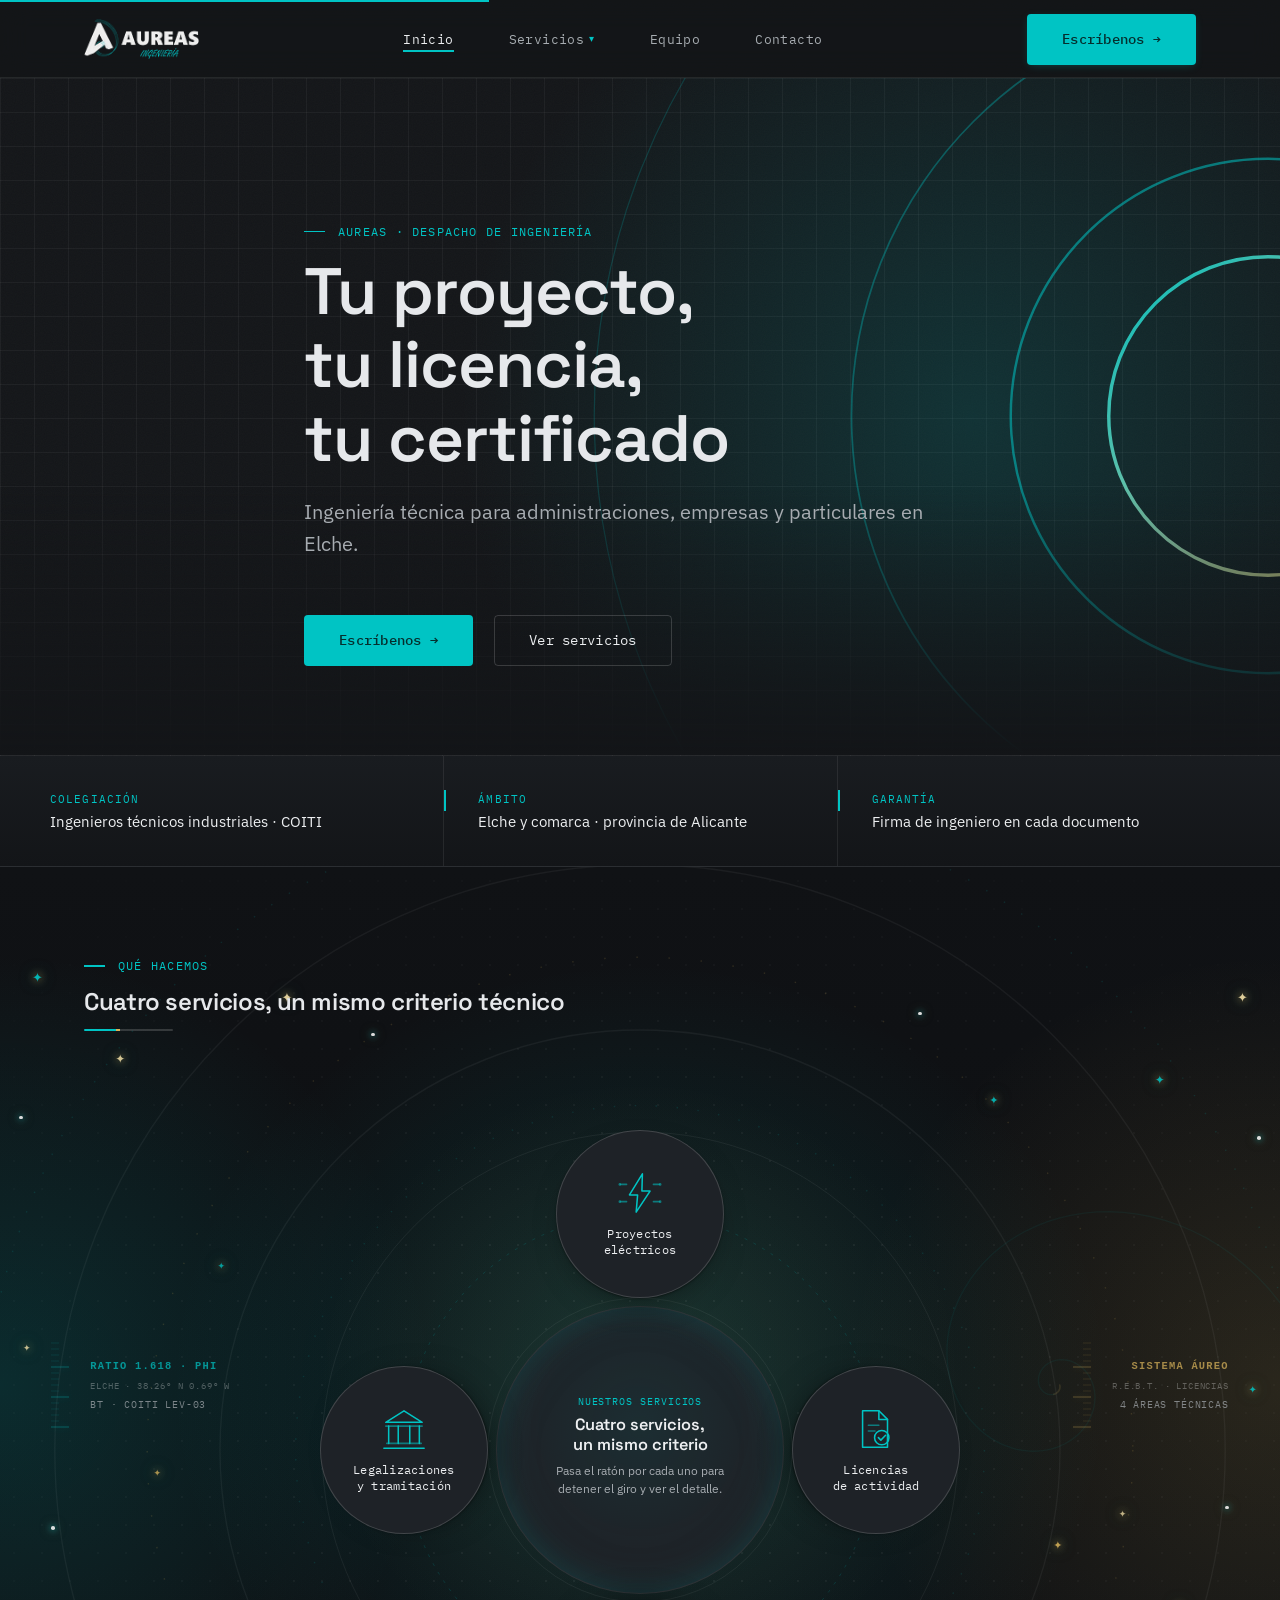
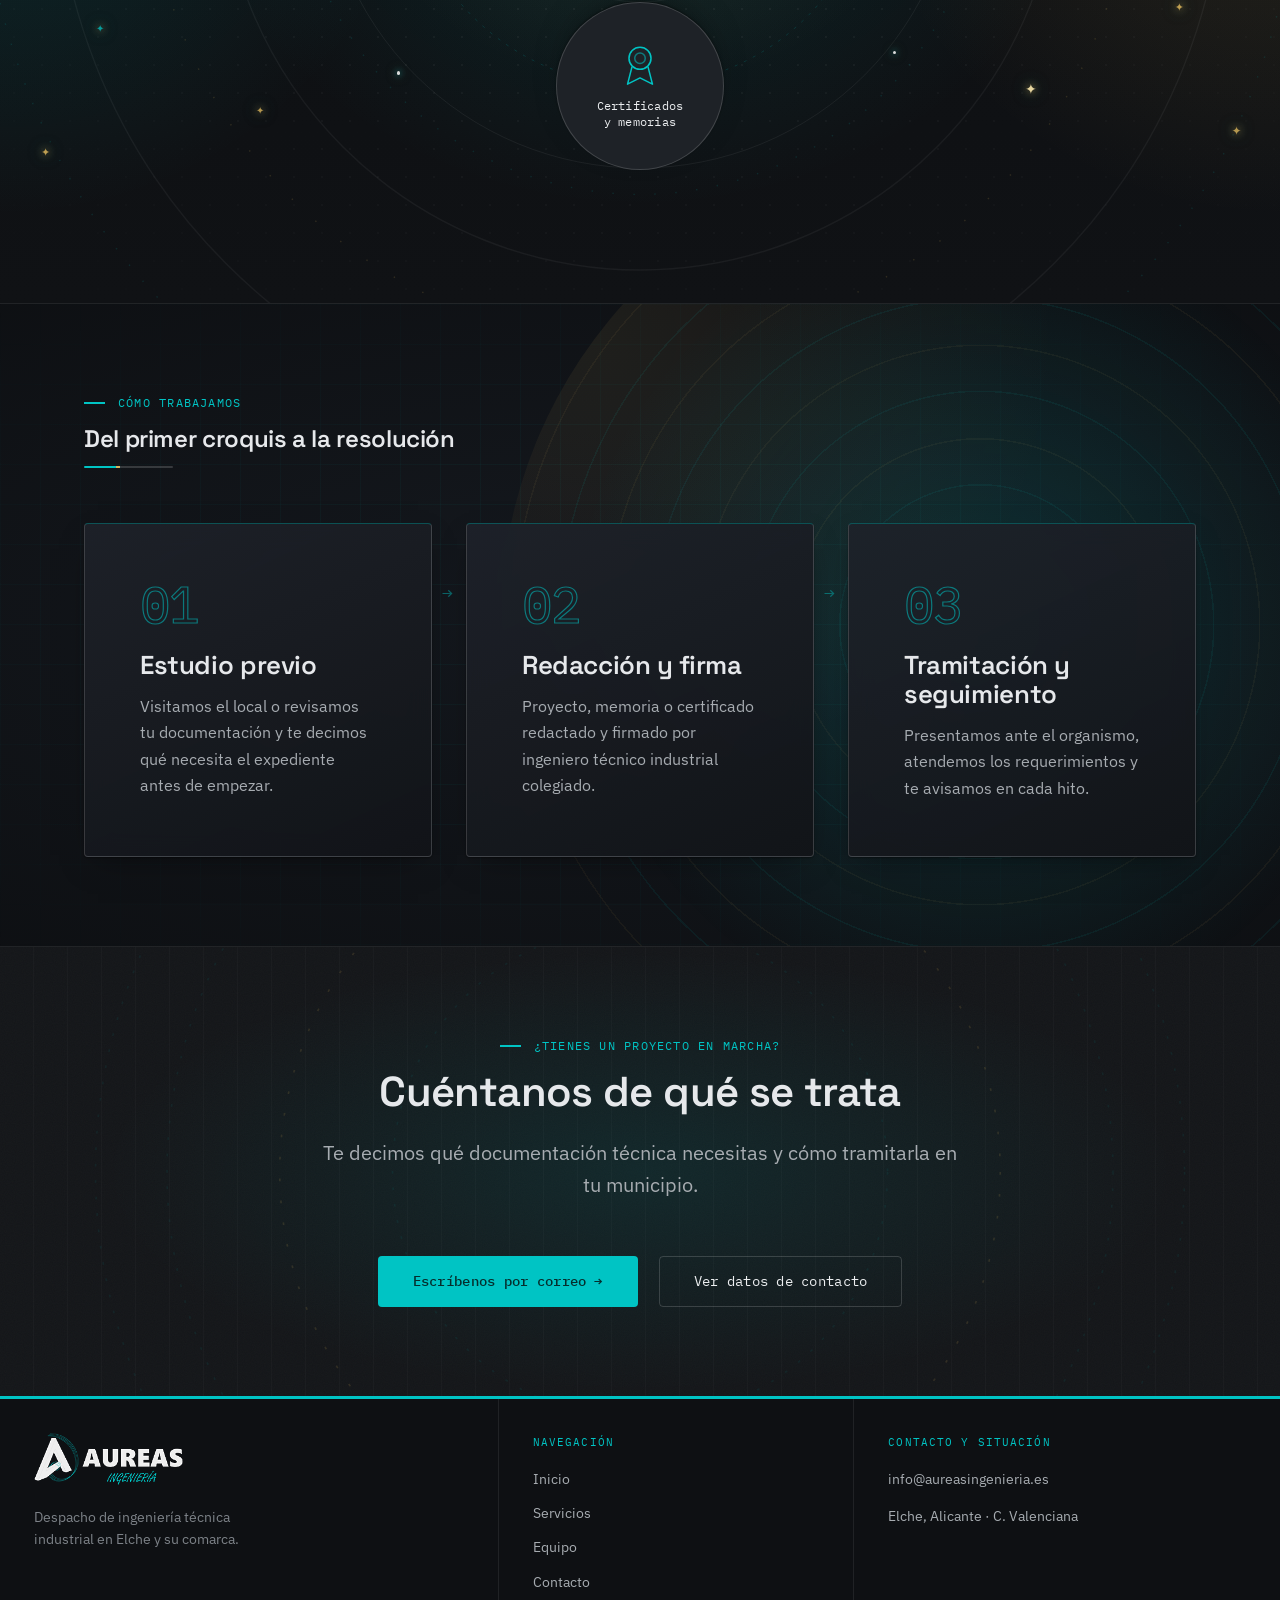
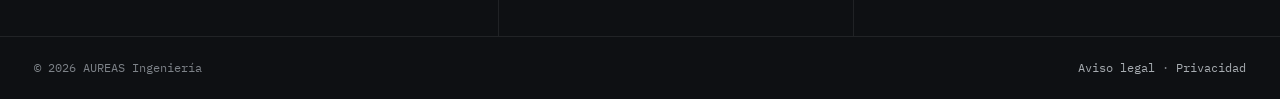
==== commit 620754a4: "Add files via upload" ====
--- a/index.html
+++ b/index.html
@@ -29,7 +29,7 @@
 <link rel="preconnect" href="https://fonts.gstatic.com" crossorigin>
 <link rel="stylesheet" href="https://fonts.googleapis.com/css2?family=Space+Grotesk:wght@500;600;700&family=IBM+Plex+Sans:wght@400;500;600&family=IBM+Plex+Mono:wght@400;500&display=swap">
 <link rel="preload" as="image" href="/assets/img/logo-aureas-light.png">
-<link rel="stylesheet" href="/assets/css/styles.css?v=4.2">
+<link rel="stylesheet" href="/assets/css/styles.css?v=4.3">
 <script type="application/ld+json">
 {
   "@context": "https://schema.org",
@@ -426,6 +426,6 @@
     <span><a href="/aviso-legal/">Aviso legal</a> · <a href="/privacidad/">Privacidad</a></span>
   </div>
 </footer>
-<script src="/assets/js/main.js?v=4.2"></script>
+<script src="/assets/js/main.js?v=4.3"></script>
 </body>
 </html>
--- a/assets/css/styles.css
+++ b/assets/css/styles.css
@@ -130,8 +130,9 @@
 /* ============ HEADER ============ */
 .site-header{
   position:sticky;top:0;z-index:50;
-  background:rgba(19,21,24,.82);
-  backdrop-filter:saturate(140%) blur(12px);
+  background:rgba(19,21,24,.86);
+  backdrop-filter:saturate(140%) blur(14px);
+  -webkit-backdrop-filter:saturate(140%) blur(14px);
   border-bottom:1px solid var(--line);
 }
 .site-header::before{
@@ -139,49 +140,146 @@
   background:linear-gradient(90deg,var(--turquoise) 0%,var(--turquoise) 38.2%,transparent 38.2%);
 }
 .site-header__inner{
-  display:flex;align-items:center;justify-content:space-between;
-  gap:var(--sp-4);padding-block:var(--sp-2);
-}
-.brand{display:flex;align-items:center}
-.brand img{height:44px;width:auto}
-.brand__logo-full{height:44px}
+  display:grid;
+  grid-template-columns:auto 1fr auto;
+  align-items:center;
+  gap:var(--sp-4);
+  padding-block:12px;
+}
+.brand{
+  display:flex !important;
+  align-items:center;
+  justify-self:start;
+  flex-shrink:0 !important;
+}
+.brand img,
+.brand__logo-full{
+  height:40px;
+  width:auto;
+  max-width:145px;
+  object-fit:contain;
+  display:block;
+  transition:opacity .18s;
+}
 .brand:hover img{opacity:.85}
-@media (max-width:760px){.brand img,.brand__logo-full{height:36px}}
-
-.nav{display:flex;align-items:center;gap:var(--sp-5)}
-.nav__links{display:flex;gap:var(--sp-4)}
-.nav__links a{
+
+.nav{
+  display:contents;
+}
+.nav__links{
+  justify-self:center;
+  display:flex;
+  align-items:center;
+  gap:var(--sp-5);
+  margin:0;
+  padding:0;
+  list-style:none;
+}
+.nav__links li{
+  display:flex;
+  align-items:center;
+  margin:0;
+  padding:0;
+}
+.nav__links a,
+.nav-link--dropdown{
   position:relative;
-  font-family:var(--font-mono);font-size:.85rem;letter-spacing:.03em;
-  color:var(--text-soft);padding-block:var(--sp-1);
+  display:inline-flex;
+  align-items:center;
+  gap:5px;
+  font-family:var(--font-mono);
+  font-size:.84rem;
+  letter-spacing:.03em;
+  color:var(--text-soft);
+  padding-block:6px;
+  line-height:1;
+  vertical-align:middle;
   transition:color .18s var(--ease);
+  text-decoration:none;
 }
 .nav__links a::after{
-  content:'';position:absolute;left:0;right:100%;bottom:2px;height:2px;
+  content:'';position:absolute;left:0;right:100%;bottom:0;height:2px;
   background:var(--turquoise);transition:right .22s var(--ease);
 }
-.nav__links a:hover{color:var(--text)}
+.nav__links a:hover,
+.nav-link--dropdown:hover{color:var(--text)}
 .nav__links a:hover::after,
 .nav__links a[aria-current="page"]::after{right:0}
 .nav__links a[aria-current="page"]{color:var(--text)}
 
+/* Botón Escríbenos en cabecera: más estilizado y proporcionado */
+.nav__cta{
+  justify-self:end;
+  display:inline-flex;
+  align-items:center;
+  gap:6px;
+  font-family:var(--font-mono);
+  font-size:.78rem;
+  font-weight:500;
+  letter-spacing:.03em;
+  padding:7px 15px;
+  border-radius:var(--radius);
+  background:var(--turquoise);
+  color:#042e2d;
+  border:1px solid rgba(0,196,196,0.6);
+  box-shadow:0 2px 10px -3px rgba(0,196,196,0.35);
+  transition:transform .18s var(--ease),background .18s var(--ease),box-shadow .18s var(--ease);
+  white-space:nowrap;
+  text-decoration:none;
+}
+.nav__cta:hover{
+  background:#00dede;
+  transform:translateY(-1px);
+  box-shadow:0 4px 16px -4px rgba(0,196,196,0.55);
+  color:#032221;
+}
+.nav__cta .btn__arrow{
+  font-size:.82rem;
+  display:inline-block;
+  transition:transform .18s var(--ease);
+}
+.nav__cta:hover .btn__arrow{transform:translateX(3px)}
+
 .nav-toggle{
-  display:none;background:none;
-  border:1.5px solid var(--line-strong);border-radius:var(--radius);
-  padding:var(--sp-1) var(--sp-2);
-  font-family:var(--font-mono);font-size:.82rem;color:var(--text);
-  cursor:pointer;
-}
-@media (max-width:760px){
+  display:none;
+}
+
+/* Modo Móvil / Tablet */
+@media (max-width:860px){
+  .site-header__inner{
+    display:flex;
+    align-items:center;
+    justify-content:space-between;
+    padding-block:10px;
+  }
+  .brand{
+    display:flex !important;
+    flex-shrink:0 !important;
+  }
+  .brand img,
+  .brand__logo-full{
+    height:32px;
+    max-width:120px;
+  }
+  .nav{
+    display:flex;
+    align-items:center;
+    gap:var(--sp-2);
+  }
+  .nav__cta{
+    display:none !important;
+  }
   .nav__links{
     position:absolute;inset:100% 0 auto 0;background:var(--bg-soft);
     border-bottom:1px solid var(--line-strong);
-    flex-direction:column;gap:0;padding:var(--sp-2) var(--sp-4) var(--sp-3);
+    flex-direction:column;align-items:stretch;gap:0;padding:var(--sp-2) var(--sp-4) var(--sp-3);
     display:none;box-shadow:var(--shadow-soft);
     z-index:100;
   }
   .nav__links.is-open{display:flex}
-  .nav__links a{
+  .nav__links li{display:block;width:100%}
+  .nav__links a,
+  .nav-link--dropdown{
     padding-block:14px;
     border-bottom:1px solid var(--line);
     width:100%;
@@ -191,13 +289,19 @@
   }
   .nav__links li:last-child a{border-bottom:none}
   .nav__links a::after{display:none}
-  .nav__cta{display:none}
   .nav-toggle{
-    display:inline-flex;
+    display:inline-flex !important;
     align-items:center;
     justify-content:center;
-    min-height:38px;
-    padding:var(--sp-1) var(--sp-3);
+    background:none;
+    border:1.5px solid var(--line-strong);
+    border-radius:var(--radius);
+    padding:6px 14px;
+    font-family:var(--font-mono);
+    font-size:.82rem;
+    color:var(--text);
+    cursor:pointer;
+    min-height:36px;
     -webkit-tap-highlight-color:transparent;
   }
 }
@@ -393,10 +497,40 @@
 }
 .cred-item__v{font-size:.95rem;color:var(--text);line-height:1.4}
 @media (max-width:760px){
-  .cred-strip__inner{grid-template-columns:1fr}
-  .cred-item{border-left:none;padding-left:0;border-top:1px solid var(--line);padding-block:var(--sp-3)}
-  .cred-item:first-child{border-top:none}
-  .cred-item::before{display:none}
+  .cred-strip{
+    padding-block:var(--sp-2);
+  }
+  .cred-strip__inner{
+    grid-template-columns:1fr;
+    max-width:460px;
+    margin-inline:auto;
+    padding-inline:var(--sp-3);
+  }
+  .cred-item{
+    border-left:none;
+    border-top:1px solid var(--line);
+    padding:var(--sp-3) var(--sp-2);
+    text-align:center;
+    align-items:center;
+    justify-content:center;
+  }
+  .cred-item:first-child{
+    border-top:none;
+  }
+  .cred-item::before{
+    display:none;
+  }
+  .cred-item__k{
+    font-size:.68rem;
+    letter-spacing:.12em;
+    margin-bottom:3px;
+    text-align:center;
+  }
+  .cred-item__v{
+    font-size:.90rem;
+    text-align:center;
+    line-height:1.45;
+  }
 }
 
 /* ============ SECCIONES ============ */
@@ -1798,12 +1932,18 @@
   align-items:center;
   gap:5px;
   cursor:pointer;
+  line-height:1;
 }
 .dropdown-chevron{
-  font-size:.65rem;
+  font-size:.60rem;
+  line-height:1;
+  display:inline-flex;
+  align-items:center;
+  justify-content:center;
+  color:var(--turquoise);
   transition:transform .2s var(--ease);
-  color:var(--turquoise);
-  display:inline-block;
+  margin-top:-2px;
+  vertical-align:middle;
 }
 .nav-item--dropdown:hover .dropdown-chevron,
 .nav-item--dropdown.is-open .dropdown-chevron{
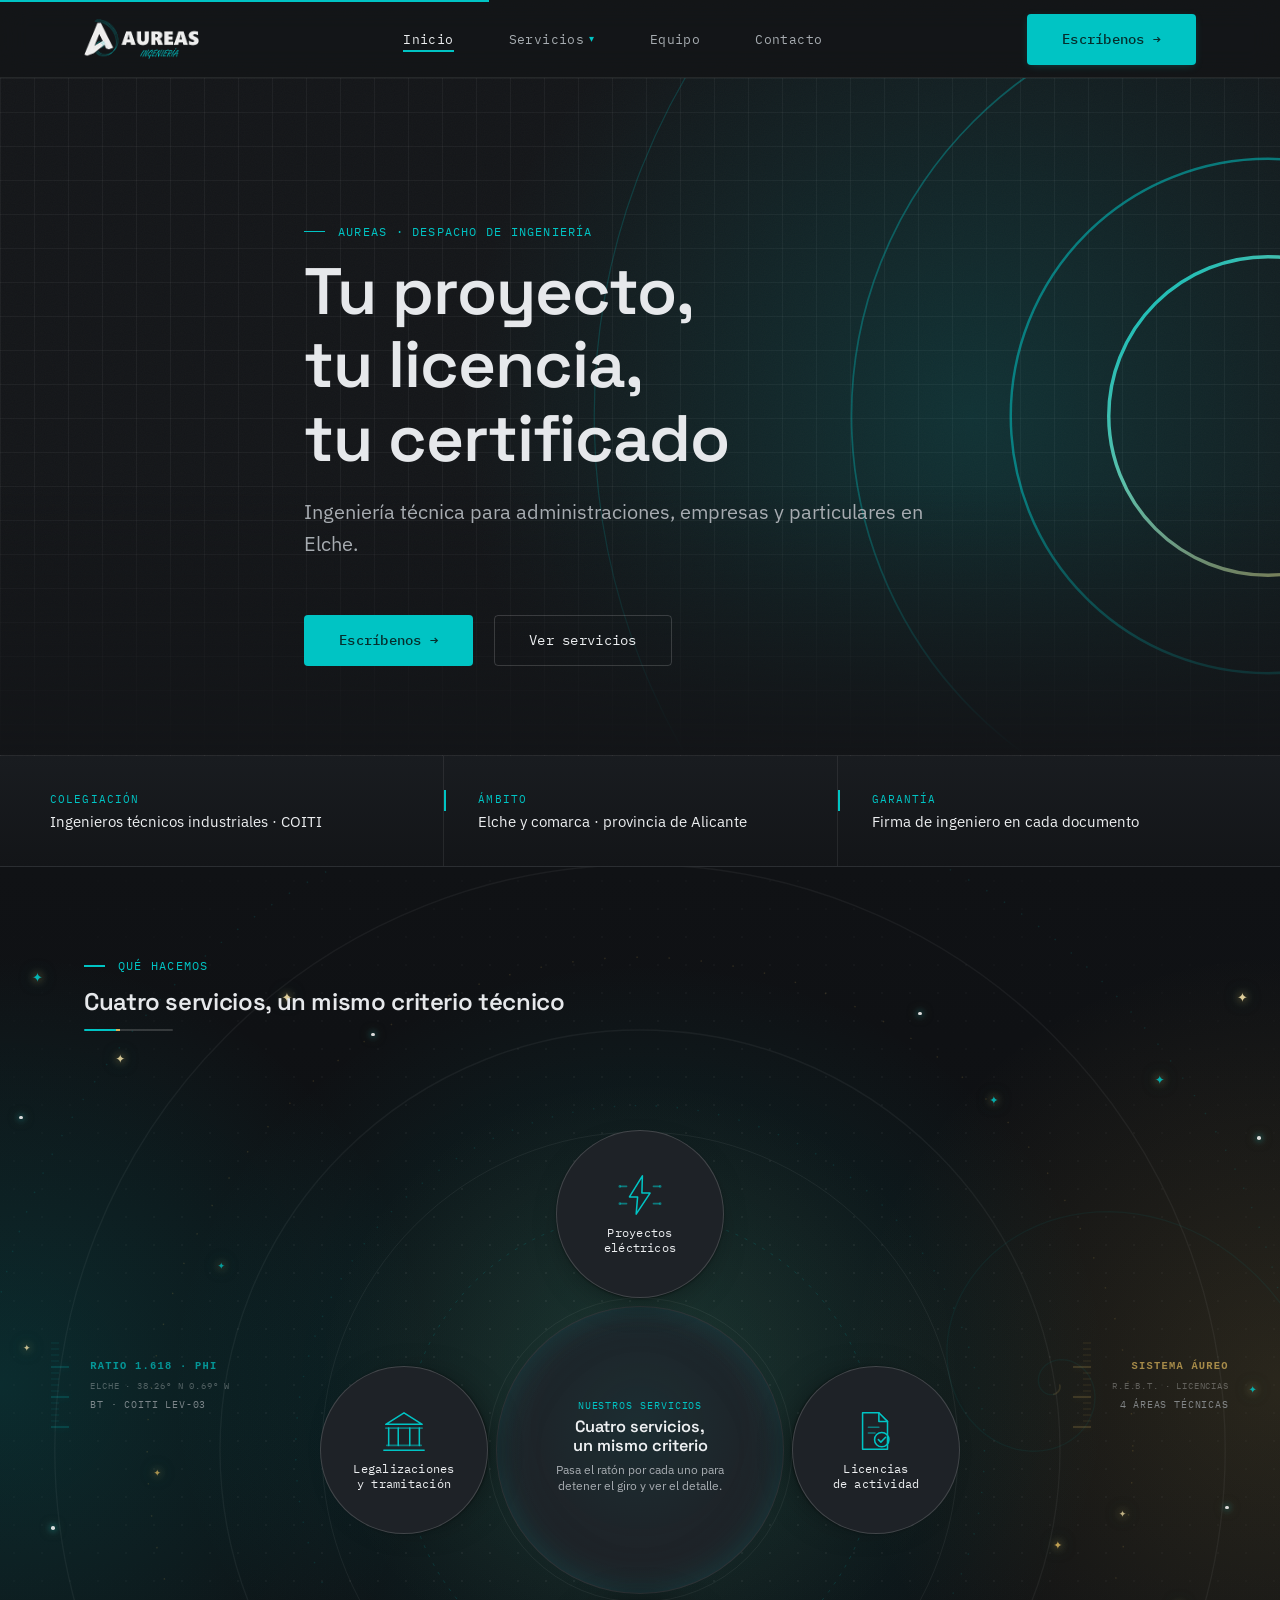
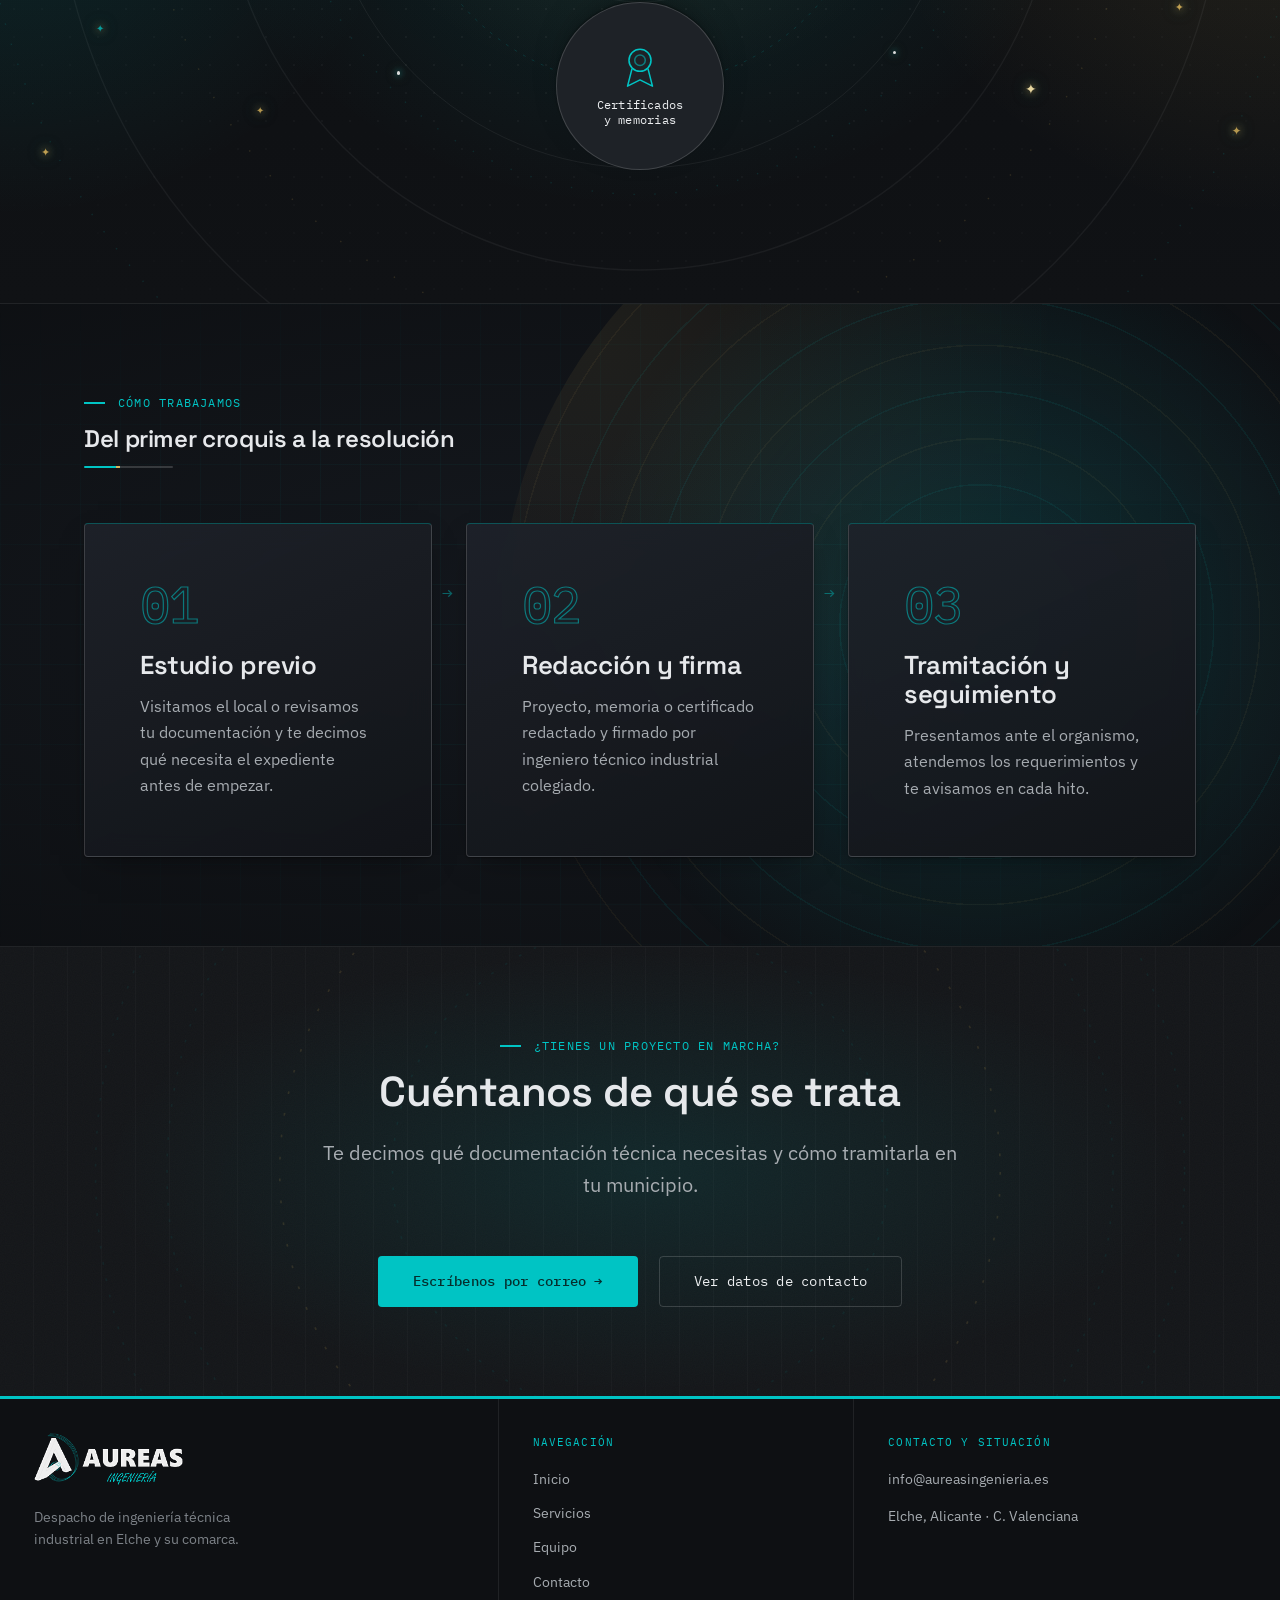
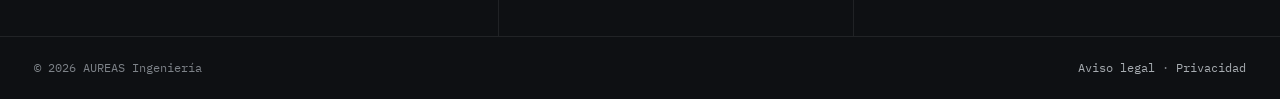
==== commit d0a04822: "Add files via upload" ====
--- a/index.html
+++ b/index.html
@@ -29,7 +29,7 @@
 <link rel="preconnect" href="https://fonts.gstatic.com" crossorigin>
 <link rel="stylesheet" href="https://fonts.googleapis.com/css2?family=Space+Grotesk:wght@500;600;700&family=IBM+Plex+Sans:wght@400;500;600&family=IBM+Plex+Mono:wght@400;500&display=swap">
 <link rel="preload" as="image" href="/assets/img/logo-aureas-light.png">
-<link rel="stylesheet" href="/assets/css/styles.css?v=4.3">
+<link rel="stylesheet" href="/assets/css/styles.css?v=4.4">
 <script type="application/ld+json">
 {
   "@context": "https://schema.org",
@@ -426,6 +426,6 @@
     <span><a href="/aviso-legal/">Aviso legal</a> · <a href="/privacidad/">Privacidad</a></span>
   </div>
 </footer>
-<script src="/assets/js/main.js?v=4.3"></script>
+<script src="/assets/js/main.js?v=4.4"></script>
 </body>
 </html>
--- a/assets/css/styles.css
+++ b/assets/css/styles.css
@@ -1047,9 +1047,11 @@
   --orbit-r: 236px;
   --node-dim: 168px;
   --core-dim: 288px;
-  --node-icon-size: 52px;
+  --node-icon-size: 46px;
   --node-label-size: .76rem;
-  --node-num-size: .66rem;
+  --node-label-w: 130px;
+  --node-pad: 12px;
+  --node-gap: 8px;
   --core-title-size: 1.02rem;
   --core-text-size: .76rem;
   --core-ref-size: .64rem;
@@ -1093,9 +1095,10 @@
 @keyframes orbit-counter{to{transform:rotate(-360deg)}}
 .orbit__node-content{
   display:flex;flex-direction:column;align-items:center;justify-content:center;
-  gap:10px;text-align:center;
+  gap:var(--node-gap, 8px);text-align:center;
   width:100%;height:100%;
-  padding:12px;
+  padding:var(--node-pad, 10px);
+  box-sizing:border-box;
   transition:transform .3s var(--ease);
 }
 .orbit__node:nth-child(1){transform:rotate(0deg) translateY(calc(-1 * var(--orbit-r)))}
@@ -1108,16 +1111,24 @@
 .orbit__node:nth-child(4) .orbit__node-fix{transform:rotate(-270deg)}
 
 .orbit__node svg{
-  width:46px;height:46px;
+  width:var(--node-icon-size, 46px);
+  height:var(--node-icon-size, 46px);
   color:var(--turquoise);
   transition:color .3s var(--ease), transform .3s var(--ease);
   flex-shrink:0;
   margin:0;
 }
 .orbit__node-label{
-  font-family:var(--font-mono);font-size:.78rem;letter-spacing:.02em;
-  color:var(--text);max-width:130px;line-height:1.25;
-  text-align:center;margin:0;
+  font-family:var(--font-mono);
+  font-size:var(--node-label-size, .78rem);
+  letter-spacing:.02em;
+  color:var(--text);
+  max-width:var(--node-label-w, 130px);
+  line-height:1.2;
+  text-align:center;
+  margin:0;
+  word-break:normal;
+  overflow-wrap:break-word;
 }
 .orbit__node-num{
   display:none;
@@ -1136,7 +1147,7 @@
   box-shadow:0 0 0 8px rgba(0,196,196,.07),0 16px 44px -16px rgba(0,196,196,.5);
 }
 .orbit__node:hover .orbit__node-content,
-.orbit__node.is-active .orbit__node-content{transform:scale(1.1)}
+.orbit__node.is-active .orbit__node-content{transform:scale(1.06)}
 .orbit__node:hover svg,.orbit__node.is-active svg{color:var(--gold)}
 
 /* núcleo: muestra la info del servicio activo */
@@ -1163,18 +1174,18 @@
 }
 .orbit__core-ref{
   font-family:var(--font-mono);font-size:var(--core-ref-size);letter-spacing:.09em;
-  color:var(--turquoise);margin-bottom:6px;max-width:210px;line-height:1.35;
+  color:var(--turquoise);margin-bottom:4px;max-width:210px;line-height:1.3;
 }
 .orbit__core-title{
   font-family:var(--font-display);font-weight:600;
-  font-size:var(--core-title-size);line-height:1.22;max-width:212px;
+  font-size:var(--core-title-size);line-height:1.2;max-width:212px;
 }
 .orbit__core-text{
-  font-size:var(--core-text-size);color:var(--text-soft);line-height:1.42;
-  margin-top:8px;max-width:206px;
+  font-size:var(--core-text-size);color:var(--text-soft);line-height:1.35;
+  margin-top:6px;max-width:206px;
 }
 .orbit__core-cta{
-  margin-top:8px;font-family:var(--font-mono);font-size:var(--core-cta-size);
+  margin-top:6px;font-family:var(--font-mono);font-size:var(--core-cta-size);
   color:var(--gold);opacity:0;transition:opacity .3s var(--ease);
 }
 .orbit.is-paused .orbit__core-cta{opacity:1}
@@ -1189,54 +1200,63 @@
 
 @media (max-width:860px){
   .orbit{
-    --orbit-dim: min(92vw, 520px);
+    --orbit-dim: min(92vw, 500px);
     --orbit-r: calc(var(--orbit-dim) * 0.36);
-    --node-dim: calc(var(--orbit-dim) * 0.25);
-    --core-dim: calc(var(--orbit-dim) * 0.44);
-    --node-icon-size: 38px;
-    --node-label-size: .68rem;
-    --node-num-size: .6rem;
-    --core-title-size: .95rem;
-    --core-text-size: .72rem;
-    --core-ref-size: .6rem;
-    --core-pad: 24px 20px;
+    --node-dim: calc(var(--orbit-dim) * 0.27);
+    --core-dim: calc(var(--orbit-dim) * 0.40);
+    --node-icon-size: 32px;
+    --node-label-size: .66rem;
+    --node-label-w: 100px;
+    --node-pad: 8px;
+    --node-gap: 5px;
+    --core-title-size: .92rem;
+    --core-text-size: .68rem;
+    --core-ref-size: .58rem;
+    --core-cta-size: .66rem;
+    --core-pad: 18px 14px;
   }
 }
 
 @media (max-width:540px){
   .orbit{
-    --orbit-dim: min(94vw, 370px);
-    --orbit-r: calc(var(--orbit-dim) * 0.36);
-    --node-dim: calc(var(--orbit-dim) * 0.24);
-    --core-dim: calc(var(--orbit-dim) * 0.46);
-    --node-icon-size: 26px;
-    --node-label-size: .56rem;
-    --node-num-size: .52rem;
-    --core-title-size: .84rem;
-    --core-text-size: .64rem;
-    --core-ref-size: .54rem;
-    --core-cta-size: .64rem;
-    --core-pad: 14px 10px;
-  }
-  .orbit__node-content{gap:4px}
-  .orbit__node-label{max-width:76px}
-  .orbit__core-title{max-width:148px}
-  .orbit__core-text{max-width:142px;margin-top:4px}
-}
-
-@media (max-width:350px){
+    --orbit-dim: min(96vw, 380px);
+    --orbit-r: calc(var(--orbit-dim) * 0.365);
+    --node-dim: calc(var(--orbit-dim) * 0.265);
+    --core-dim: calc(var(--orbit-dim) * 0.42);
+    --node-icon-size: 24px;
+    --node-label-size: .55rem;
+    --node-label-w: 84px;
+    --node-pad: 5px;
+    --node-gap: 3px;
+    --core-title-size: .82rem;
+    --core-text-size: .60rem;
+    --core-ref-size: .50rem;
+    --core-cta-size: .58rem;
+    --core-pad: 10px 8px;
+  }
+  .orbit__core-title{max-width:150px}
+  .orbit__core-text{max-width:142px;margin-top:3px}
+}
+
+@media (max-width:365px){
   .orbit{
-    --orbit-dim: 300px;
-    --orbit-r: 104px;
-    --node-dim: 68px;
-    --core-dim: 136px;
+    --orbit-dim: min(96vw, 320px);
+    --orbit-r: calc(var(--orbit-dim) * 0.37);
+    --node-dim: calc(var(--orbit-dim) * 0.26);
+    --core-dim: calc(var(--orbit-dim) * 0.43);
     --node-icon-size: 20px;
-    --node-label-size: .5rem;
-    --core-title-size: .76rem;
-    --core-text-size: .56rem;
+    --node-label-size: .48rem;
+    --node-label-w: 72px;
+    --node-pad: 4px;
+    --node-gap: 2px;
+    --core-title-size: .74rem;
+    --core-text-size: .54rem;
+    --core-ref-size: .46rem;
+    --core-cta-size: .54rem;
     --core-pad: 8px 6px;
   }
-  .orbit__node-label{display:none}
+  .orbit__core-title{max-width:125px}
+  .orbit__core-text{max-width:120px;margin-top:2px}
 }
 
 /* =========================================================
